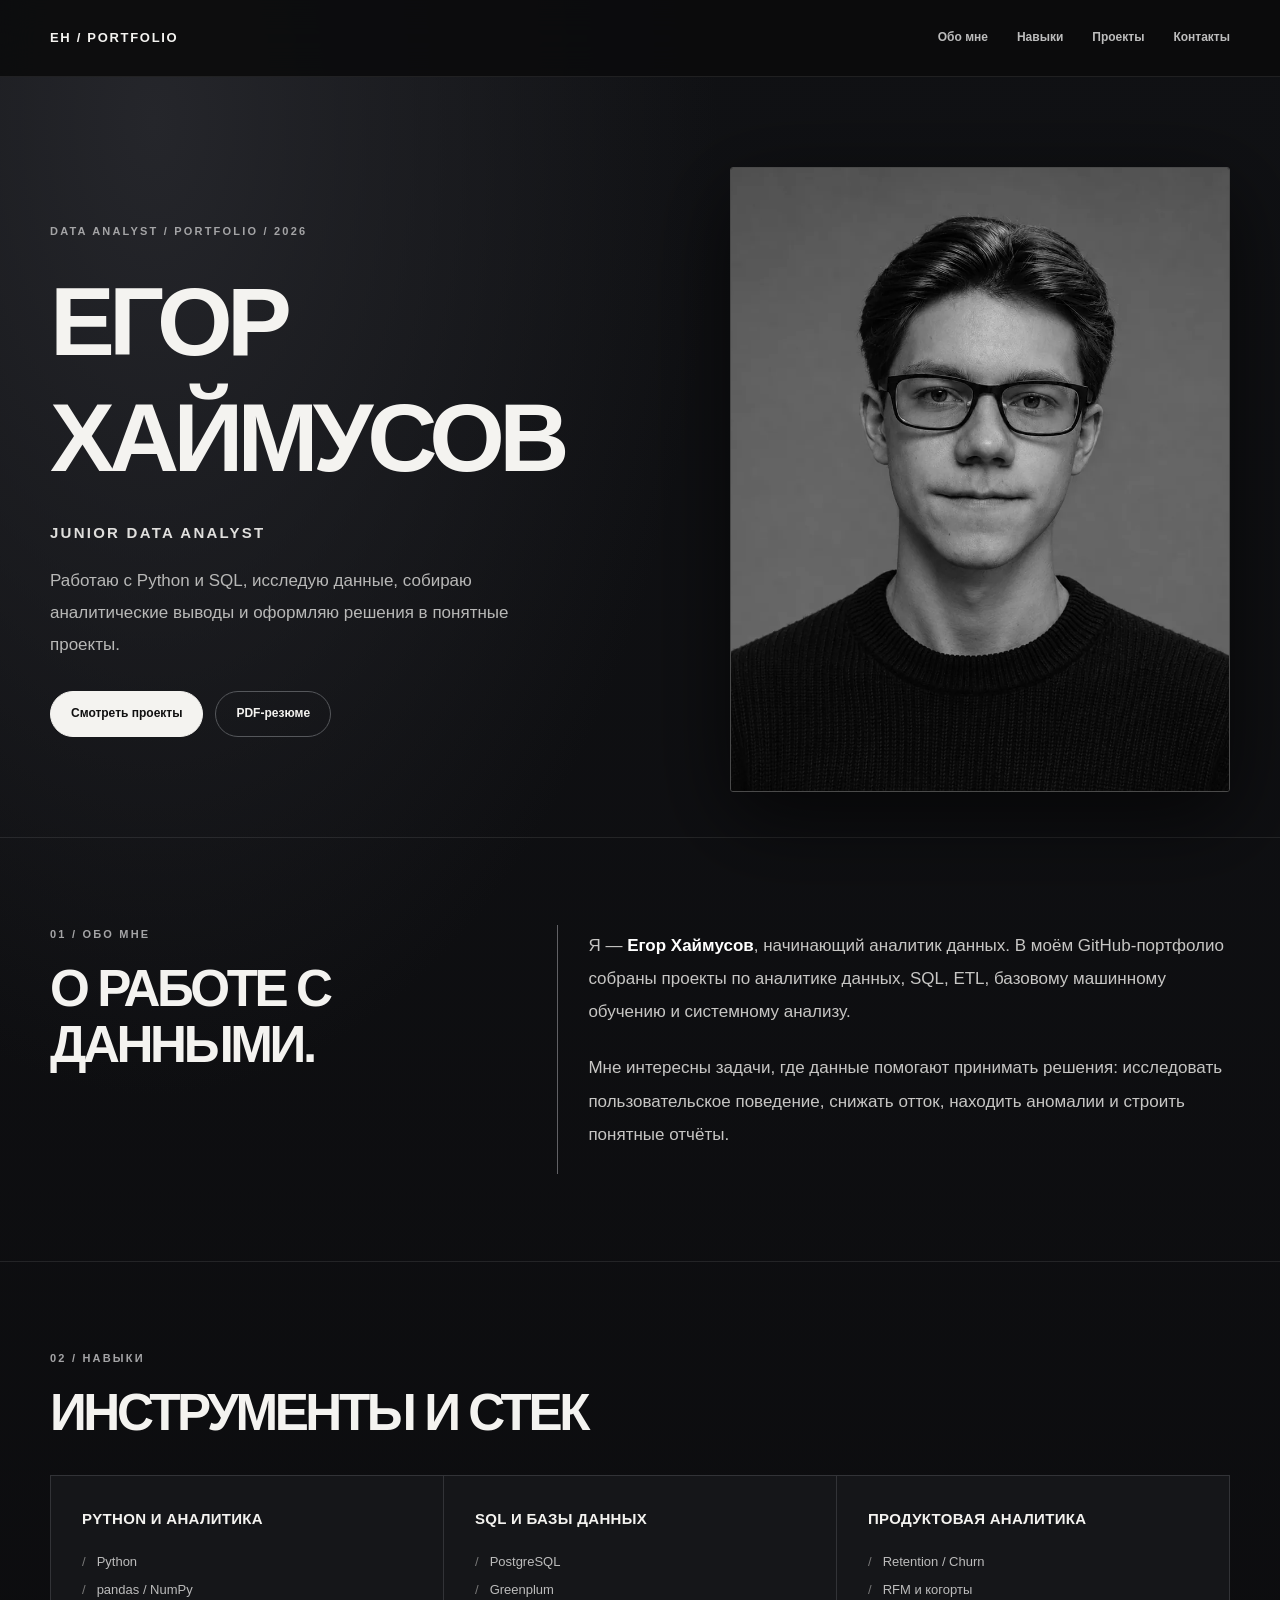
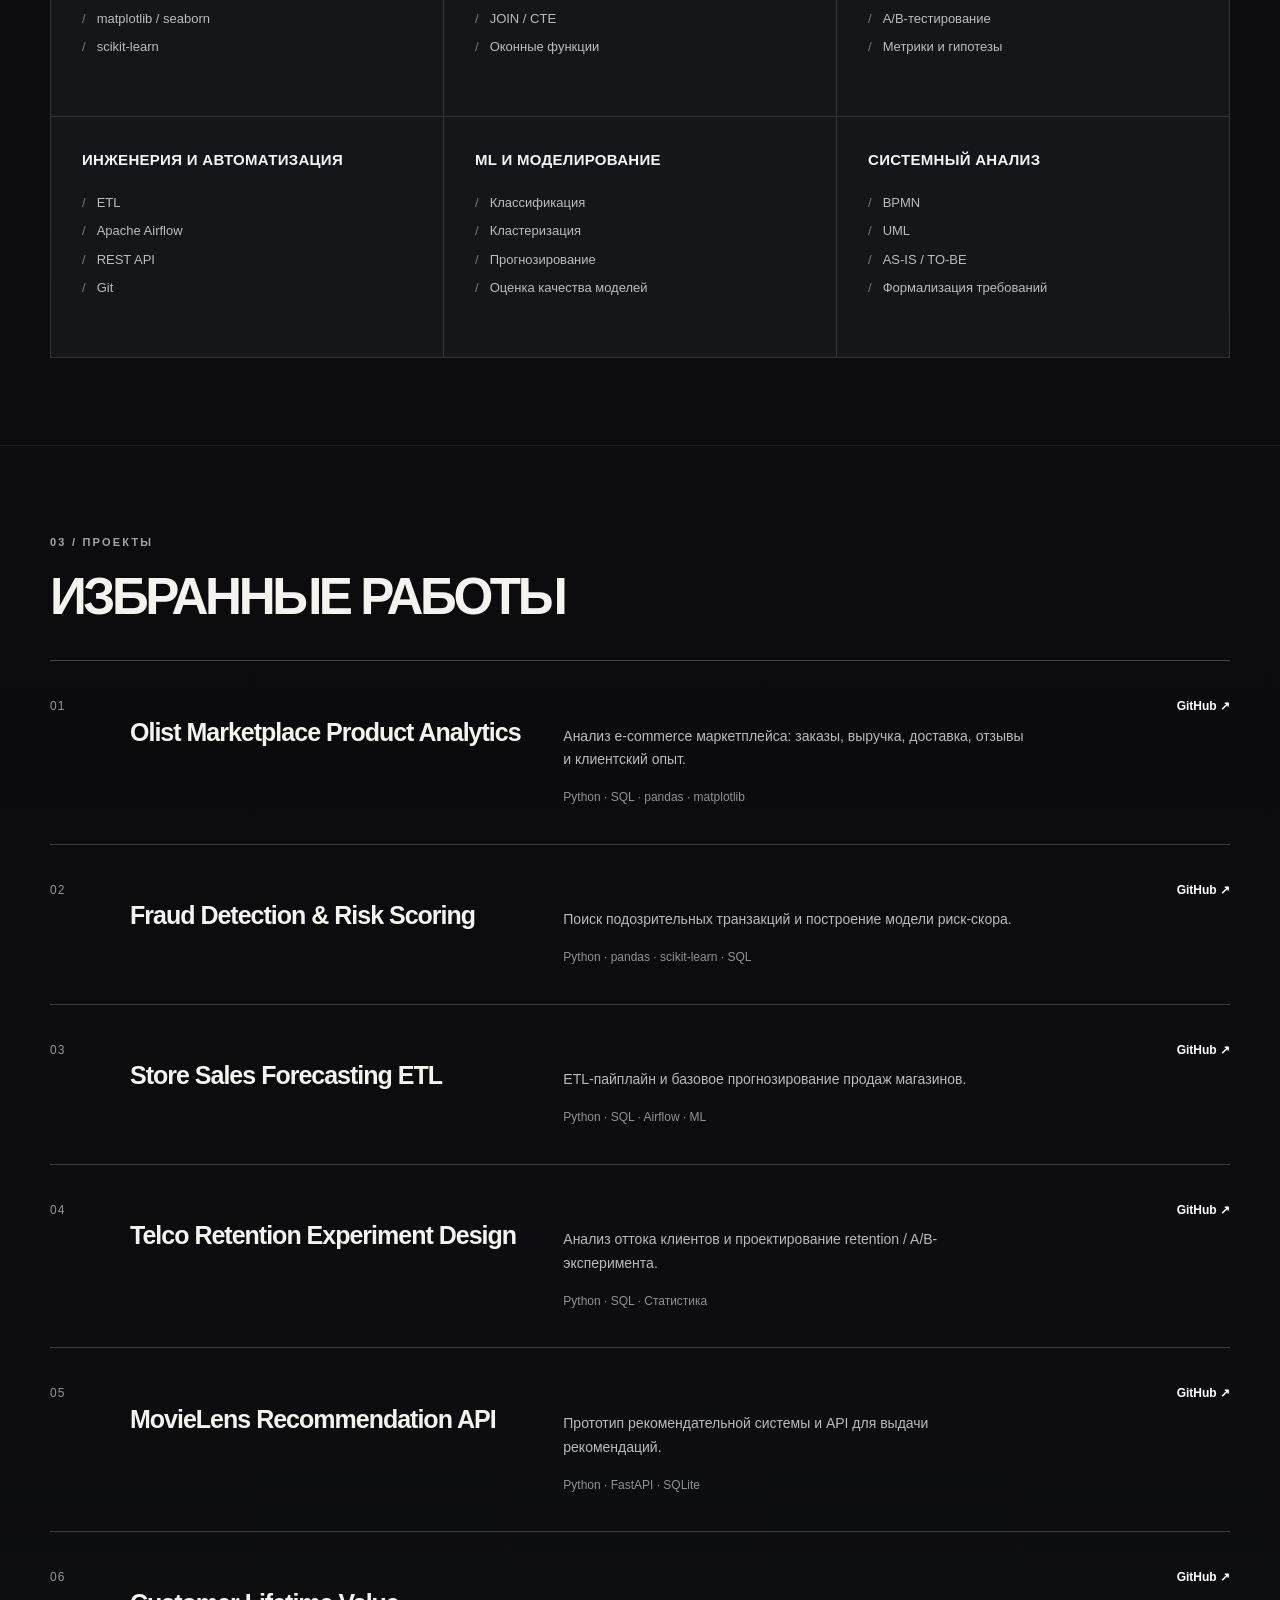
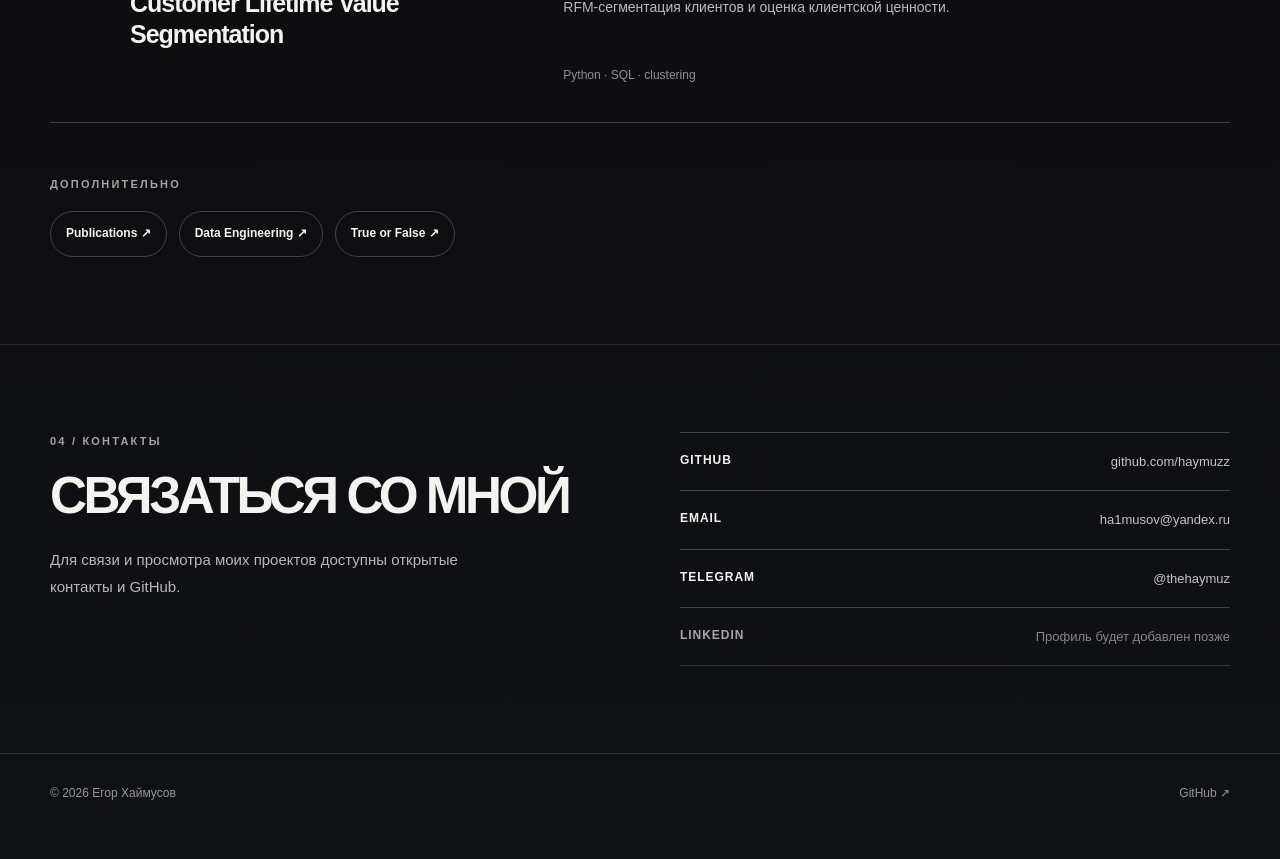
==== index.html @ 67396d99 "fix: improve portrait sharpness and heading line spacing" ====
<!doctype html>
<html lang="ru">
<head>
  <meta charset="utf-8">
  <meta name="viewport" content="width=device-width, initial-scale=1">
  <meta name="theme-color" content="#0c0c0d">
  <meta name="description" content="Егор Хаймусов — Junior Data Analyst. Портфолио с проектами, навыками и контактами.">
  <title>Егор Хаймусов — Data Analyst</title>
  <link rel="stylesheet" href="styles.css">
</head>
<body>
  <header class="site-header">
    <div class="container nav">
      <a href="#top" class="brand">EH / Portfolio</a>
      <button class="menu-toggle" aria-label="Открыть меню" aria-expanded="false" aria-controls="navigation">Меню</button>
      <nav class="nav-links" id="navigation" aria-label="Разделы сайта">
        <a href="#about">Обо мне</a>
        <a href="#skills">Навыки</a>
        <a href="#projects">Проекты</a>
        <a href="#contacts">Контакты</a>
      </nav>
    </div>
  </header>

  <main id="top">
    <section class="hero">
      <div class="container hero-grid">
        <div class="hero-copy">
          <p class="eyebrow">Data analyst / portfolio / 2026</p>
          <h1>Егор<br>Хаймусов</h1>
          <p class="subtitle">Junior Data Analyst</p>
          <p class="hero-text">
            Работаю с Python и SQL, исследую данные, собираю аналитические выводы
            и оформляю решения в понятные проекты.
          </p>
          <div class="hero-actions">
            <a class="button primary" href="#projects">Смотреть проекты</a>
            <a class="button ghost" target="_blank" rel="noopener noreferrer"
               href="https://github.com/haymuzz/MyProjects---DataAnalyst/blob/main/resume/Egor_Khaimusov_Resume.pdf">
              PDF-резюме
            </a>
          </div>
        </div>

        <div class="hero-photo-wrap">
          <img class="hero-photo" src="assets/profile-photo.webp" alt="Портрет Егора Хаймусова">
        </div>
      </div>
    </section>

    <section id="about" class="section">
      <div class="container section-grid">
        <div>
          <p class="section-label">01 / Обо мне</p>
          <h2>О работе с данными.</h2>
        </div>
        <div class="content-card">
          <p>
            Я — <strong>Егор Хаймусов</strong>, начинающий аналитик данных.
            В моём GitHub-портфолио собраны проекты по аналитике данных,
            SQL, ETL, базовому машинному обучению и системному анализу.
          </p>
          <p>
            Мне интересны задачи, где данные помогают принимать решения:
            исследовать пользовательское поведение, снижать отток,
            находить аномалии и строить понятные отчёты.
          </p>
          
        </div>
      </div>
    </section>

    <section id="skills" class="section">
      <div class="container">
        <p class="section-label">02 / Навыки</p>
        <h2 class="section-title">Инструменты и стек</h2>
        <div class="skills-grid">
          <article class="skill-card">
            <h3>Python и аналитика</h3>
            <ul>
              <li>Python</li>
              <li>pandas / NumPy</li>
              <li>matplotlib / seaborn</li>
              <li>scikit-learn</li>
            </ul>
          </article>

          <article class="skill-card">
            <h3>SQL и базы данных</h3>
            <ul>
              <li>PostgreSQL</li>
              <li>Greenplum</li>
              <li>JOIN / CTE</li>
              <li>Оконные функции</li>
            </ul>
          </article>

          <article class="skill-card">
            <h3>Продуктовая аналитика</h3>
            <ul>
              <li>Retention / Churn</li>
              <li>RFM и когорты</li>
              <li>A/B-тестирование</li>
              <li>Метрики и гипотезы</li>
            </ul>
          </article>

          <article class="skill-card">
            <h3>Инженерия и автоматизация</h3>
            <ul>
              <li>ETL</li>
              <li>Apache Airflow</li>
              <li>REST API</li>
              <li>Git</li>
            </ul>
          </article>

          <article class="skill-card">
            <h3>ML и моделирование</h3>
            <ul>
              <li>Классификация</li>
              <li>Кластеризация</li>
              <li>Прогнозирование</li>
              <li>Оценка качества моделей</li>
            </ul>
          </article>

          <article class="skill-card">
            <h3>Системный анализ</h3>
            <ul>
              <li>BPMN</li>
              <li>UML</li>
              <li>AS-IS / TO-BE</li>
              <li>Формализация требований</li>
            </ul>
          </article>
        </div>
      </div>
    </section>

    <section id="projects" class="section">
      <div class="container">
        <p class="section-label">03 / Проекты</p>
        <h2 class="section-title">Избранные работы</h2>

        <div class="projects-list">
          <article class="project-card">
            <div class="project-head">
              <span>01</span>
              <a href="https://github.com/haymuzz/MyProjects---DataAnalyst/tree/main/olist-marketplace-product-analytics" target="_blank" rel="noopener noreferrer">GitHub ↗</a>
            </div>
            <h3>Olist Marketplace Product Analytics</h3>
            <p>Анализ e-commerce маркетплейса: заказы, выручка, доставка, отзывы и клиентский опыт.</p>
            <p class="stack">Python · SQL · pandas · matplotlib</p>
          </article>

          <article class="project-card">
            <div class="project-head">
              <span>02</span>
              <a href="https://github.com/haymuzz/MyProjects---DataAnalyst/tree/main/fraud-detection-risk-scoring" target="_blank" rel="noopener noreferrer">GitHub ↗</a>
            </div>
            <h3>Fraud Detection & Risk Scoring</h3>
            <p>Поиск подозрительных транзакций и построение модели риск-скора.</p>
            <p class="stack">Python · pandas · scikit-learn · SQL</p>
          </article>

          <article class="project-card">
            <div class="project-head">
              <span>03</span>
              <a href="https://github.com/haymuzz/MyProjects---DataAnalyst/tree/main/store-sales-forecasting-etl" target="_blank" rel="noopener noreferrer">GitHub ↗</a>
            </div>
            <h3>Store Sales Forecasting ETL</h3>
            <p>ETL-пайплайн и базовое прогнозирование продаж магазинов.</p>
            <p class="stack">Python · SQL · Airflow · ML</p>
          </article>

          <article class="project-card">
            <div class="project-head">
              <span>04</span>
              <a href="https://github.com/haymuzz/MyProjects---DataAnalyst/tree/main/telco-retention-experiment-design" target="_blank" rel="noopener noreferrer">GitHub ↗</a>
            </div>
            <h3>Telco Retention Experiment Design</h3>
            <p>Анализ оттока клиентов и проектирование retention / A/B-эксперимента.</p>
            <p class="stack">Python · SQL · Статистика</p>
          </article>

          <article class="project-card">
            <div class="project-head">
              <span>05</span>
              <a href="https://github.com/haymuzz/MyProjects---DataAnalyst/tree/main/movielens-recommendation-api" target="_blank" rel="noopener noreferrer">GitHub ↗</a>
            </div>
            <h3>MovieLens Recommendation API</h3>
            <p>Прототип рекомендательной системы и API для выдачи рекомендаций.</p>
            <p class="stack">Python · FastAPI · SQLite</p>
          </article>

          <article class="project-card">
            <div class="project-head">
              <span>06</span>
              <a href="https://github.com/haymuzz/MyProjects---DataAnalyst/tree/main/customer-lifetime-value-segmentation" target="_blank" rel="noopener noreferrer">GitHub ↗</a>
            </div>
            <h3>Customer Lifetime Value Segmentation</h3>
            <p>RFM-сегментация клиентов и оценка клиентской ценности.</p>
            <p class="stack">Python · SQL · clustering</p>
          </article>
        </div>

        <div class="subsection">
          <p class="section-label">Дополнительно</p>
          <div class="mini-links">
            <a href="https://github.com/haymuzz/Publications-" target="_blank" rel="noopener noreferrer">Publications ↗</a>
            <a href="https://github.com/haymuzz/-data-engineering" target="_blank" rel="noopener noreferrer">Data Engineering ↗</a>
            <a href="https://github.com/haymuzz/CupMoscow2026---TrueOrFalse" target="_blank" rel="noopener noreferrer">True or False ↗</a>
          </div>
        </div>
      </div>
    </section>

    <section id="contacts" class="section">
      <div class="container contacts-grid">
        <div>
          <p class="section-label">04 / Контакты</p>
          <h2>Связаться со мной</h2>
          <p class="contact-copy">
            Для связи и просмотра моих проектов доступны открытые контакты и GitHub.
          </p>
        </div>

        <div class="contact-cards">
          <a class="contact-card" href="https://github.com/haymuzz" target="_blank" rel="noopener noreferrer">
            <span class="contact-title">GitHub</span>
            <span class="contact-value">github.com/haymuzz</span>
          </a>
          <a class="contact-card" href="mailto:ha1musov@yandex.ru">
            <span class="contact-title">Email</span>
            <span class="contact-value">ha1musov@yandex.ru</span>
          </a>
          <a class="contact-card" href="https://t.me/thehaymuz" target="_blank" rel="noopener noreferrer">
            <span class="contact-title">Telegram</span>
            <span class="contact-value">@thehaymuz</span>
          </a>
          <div class="contact-card placeholder">
            <span class="contact-title">LinkedIn</span>
            <span class="contact-value">Профиль будет добавлен позже</span>
          </div>
        </div>
      </div>
    </section>
  </main>

  <footer class="site-footer">
    <div class="container footer-row">
      <p>© <span id="year"></span> Егор Хаймусов</p>
      <a href="https://github.com/haymuzz" target="_blank" rel="noopener noreferrer">GitHub ↗</a>
    </div>
  </footer>

  <script src="script.js"></script>
</body>
</html>
---- styles.css ----
*{box-sizing:border-box}html{scroll-behavior:smooth;scroll-padding-top:95px}
:root{--bg:#0b0b0d;--bg2:#131416;--card:#191a1d;--line:#303135;--text:#f4f3f0;--muted:#b8b8b7;--faint:#929396}
body{margin:0;color:var(--text);background:radial-gradient(ellipse 55% 30% at 12% 3%,#25262b 0%,transparent 80%),linear-gradient(180deg,#101114 0%,#0b0b0d 58%,#101114 100%);font-family:Inter,ui-sans-serif,-apple-system,BlinkMacSystemFont,"Segoe UI",Arial,sans-serif;line-height:1.65;-webkit-font-smoothing:antialiased}img{max-width:100%;display:block}a{color:inherit;text-decoration:none}a:focus-visible,button:focus-visible{outline:2px solid white;outline-offset:4px}
.container{width:min(1180px,calc(100% - 48px));margin:0 auto}
.site-header{position:sticky;top:0;z-index:20;border-bottom:1px solid #ffffff16;background:#0b0b0de8;backdrop-filter:blur(18px)}
.nav{min-height:76px;display:flex;justify-content:space-between;align-items:center;gap:18px}
.brand{font-weight:800;letter-spacing:.13em;text-transform:uppercase;font-size:13px}
.nav-links{display:flex;gap:29px;align-items:center}.nav-links a{font-size:12px;font-weight:700;color:#bdbdbd;transition:color .18s}.nav-links a:hover{color:white}
.menu-toggle{display:none;border:1px solid var(--line);color:var(--text);background:transparent;border-radius:9px;padding:9px 13px;font:inherit;font-size:13px;cursor:pointer}
.hero{padding:90px 0 45px}.hero-grid{display:grid;grid-template-columns:1.06fr .94fr;align-items:center;gap:70px}
.eyebrow,.section-label{color:#a4a4a6;letter-spacing:.2em;font-size:11px;text-transform:uppercase;font-weight:750}
.eyebrow{margin:0 0 23px}h1{font-size:clamp(51px,7.6vw,100px);text-transform:uppercase;line-height:1.2;letter-spacing:-.06em;font-weight:800;margin:0 0 24px}
.subtitle{font-weight:700;letter-spacing:.15em;text-transform:uppercase;font-size:15px;color:#e0dfdd;margin:0 0 19px}
.hero-text{color:var(--muted);font-size:17px;max-width:525px;margin:0;line-height:1.9}
.hero-actions{display:flex;flex-wrap:wrap;gap:12px;margin-top:29px}
.button{display:inline-flex;align-items:center;justify-content:center;border:1px solid #55575b;min-height:45px;border-radius:999px;padding:12px 20px;font-weight:750;font-size:12px;transition:transform .2s,background .2s}
.button:hover{transform:translateY(-2px)}.button.primary{background:var(--text);color:#101010;border-color:var(--text)}.button.ghost{background:transparent;color:var(--text)}.button.ghost:hover{background:#ffffff12}
.hero-photo-wrap{display:flex;align-items:center;justify-content:flex-end}.hero-photo{display:block;width:min(100%,500px);aspect-ratio:4/5;object-fit:cover;object-position:50% 36%;filter:grayscale(1);border-radius:3px;border:1px solid #484a4f;box-shadow:0 25px 85px #000a}
.section{padding:87px 0;border-top:1px solid #ffffff17}
.section-grid{display:grid;grid-template-columns: .82fr 1.18fr;gap:40px}
.section-label{margin:0 0 18px}h2{margin:0 0 22px;text-transform:uppercase;font-size:clamp(30px,4vw,53px);line-height:1.1;letter-spacing:-.067em}
.content-card{padding:4px 0 0 30px;border-left:1px solid #616165}.content-card p{margin:0 0 23px;font-size:17px;line-height:1.95;color:#c7c6c4}.content-card strong{color:#fff}
.section-title{margin-bottom:34px}
.skills-grid{display:grid;grid-template-columns:repeat(3,minmax(0,1fr));gap:1px;background:#323337;border:1px solid #323337}
.skill-card{background:#151619;padding:31px;min-height:240px}.skill-card h3{margin:0 0 19px;text-transform:uppercase;letter-spacing:.02em;font-size:15px}.skill-card ul{margin:0;padding:0;list-style:none;display:grid;gap:7px}.skill-card li{font-size:13px;color:#bcbcbc}.skill-card li::before{content:"/";color:#787878;margin-right:11px}
.projects-list{border-top:1px solid #454549}
.project-card{padding:36px 0;border-bottom:1px solid #3a3b3e;display:grid;grid-template-columns:56px minmax(0,1.15fr) minmax(0,1.3fr) 180px;column-gap:24px;align-items:baseline;transition:background .2s}.project-card:hover{background:#ffffff06}
.project-head{display:contents}.project-head span{font-size:12px;letter-spacing:.1em;color:#96979a;grid-column:1;grid-row:auto}.project-head a{grid-column:4;color:#fff;font-size:12px;font-weight:750;justify-self:end}
.project-card h3{grid-column:2;font-size:clamp(17px,2vw,25px);font-weight:750;letter-spacing:-.04em;line-height:1.25;margin:0}
.project-card p{grid-column:3;margin:0;color:#b9babc;font-size:14px;line-height:1.7}
.project-card .stack{grid-column:3;margin-top:15px;color:#8f9196;font-size:12px;grid-row:span 1}
.project-card .project-head a:hover,.mini-links a:hover{text-decoration:underline}
.subsection{margin-top:52px}.mini-links{display:flex;flex-wrap:wrap;gap:12px}.mini-links a{border:1px solid #424348;padding:12px 15px;border-radius:999px;font-size:12px;font-weight:700}
.contacts-grid{display:grid;grid-template-columns:1fr 1fr;gap:80px}.contact-copy{color:var(--muted);font-size:15px;line-height:1.8;max-width:410px}
.contact-cards{display:grid;gap:0;border-top:1px solid #434447}.contact-card{display:flex;justify-content:space-between;gap:20px;padding:18px 0;border-bottom:1px solid #434447}.contact-title{font-size:12px;font-weight:800;letter-spacing:.08em;text-transform:uppercase}.contact-value{color:#c4c4c5;font-size:13px;overflow-wrap:anywhere;text-align:right}a.contact-card:hover .contact-value{color:white}.contact-card.placeholder{opacity:.66}
.site-footer{border-top:1px solid #ffffff22;padding:30px 0 55px;color:#96979b;font-size:12px}.footer-row{display:flex;justify-content:space-between;align-items:center;gap:20px}.footer-row p{margin:0}.site-footer a:hover{color:white}
@media(max-width:1000px){.hero-grid{gap:35px}.section-grid,.contacts-grid{grid-template-columns:1fr;gap:26px}.skills-grid{grid-template-columns:repeat(2,1fr)}.project-card{grid-template-columns:38px 1.1fr 1.1fr 110px;gap:17px}}
@media(max-width:700px){.container{width:calc(100% - 34px)}.nav{min-height:67px}.menu-toggle{display:block}.nav-links{display:none;position:absolute;top:67px;left:0;right:0;padding:21px;background:#131417;flex-direction:column;align-items:start;border-bottom:1px solid #343538}.nav-links.open{display:flex}
.hero{padding:49px 0 45px}.hero-grid{grid-template-columns:1fr;gap:35px}h1{font-size:clamp(48px,10.5vw,81px)}.hero-photo-wrap{justify-content:start}.hero-photo{width:min(100%,510px);aspect-ratio:4/4;object-position:50% 25%}.section{padding:66px 0}.content-card{padding-left:20px}.skills-grid{grid-template-columns:1fr}.skill-card{min-height:auto}.project-card{display:grid;grid-template-columns:35px 1fr;gap:12px 14px;padding:28px 0}.project-head span{grid-column:1;grid-row:1}.project-head a{grid-column:2;grid-row:4;justify-self:start}.project-card h3{grid-column:2;grid-row:1}.project-card p{grid-column:2;grid-row:2}.project-card .stack{grid-column:2;grid-row:3;margin-top:0}.contacts-grid{gap:15px}}
@media(max-width:470px){.hero-actions{display:grid;grid-template-columns:1fr}.button{width:100%}.contact-card{align-items:start;flex-direction:column;gap:5px}.contact-value{text-align:left}.footer-row{flex-direction:column;align-items:flex-start}}
@media(prefers-reduced-motion:reduce){html{scroll-behavior:auto}*,*::before,*::after{transition:none!important}}
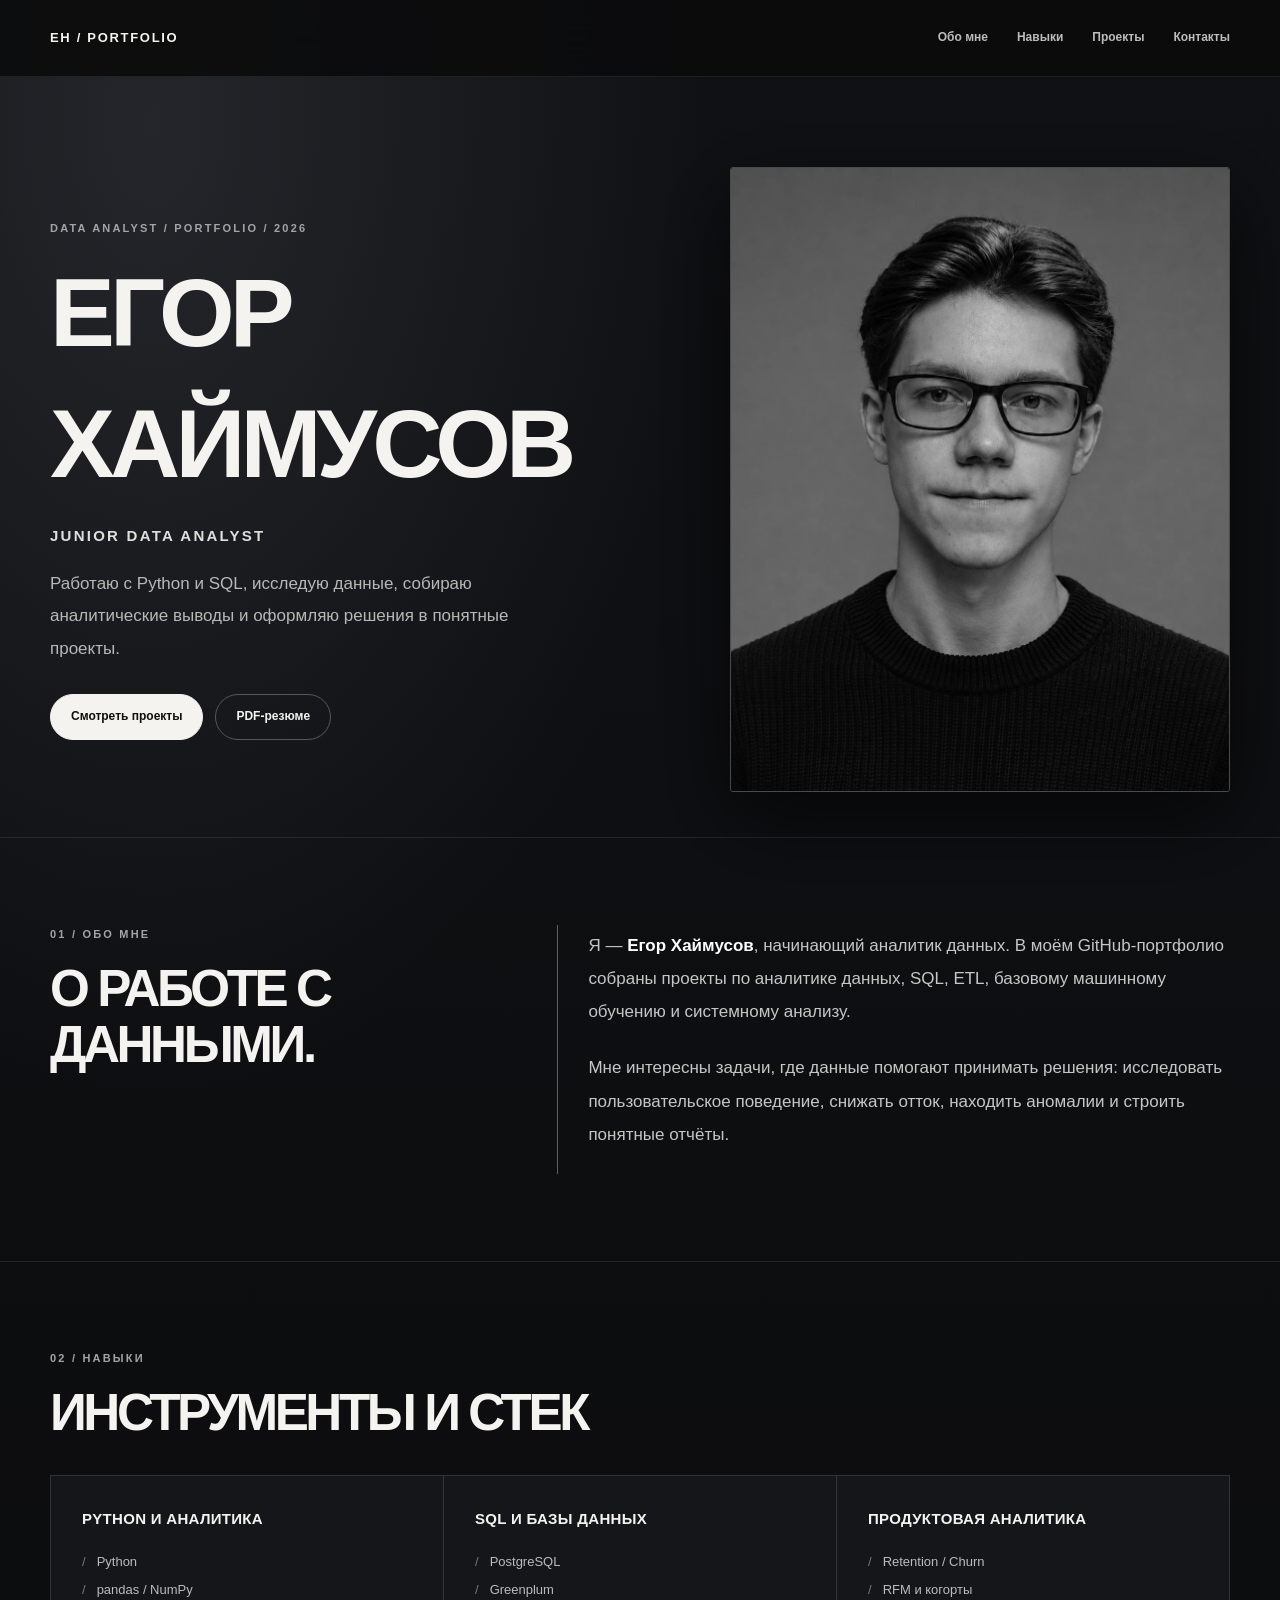
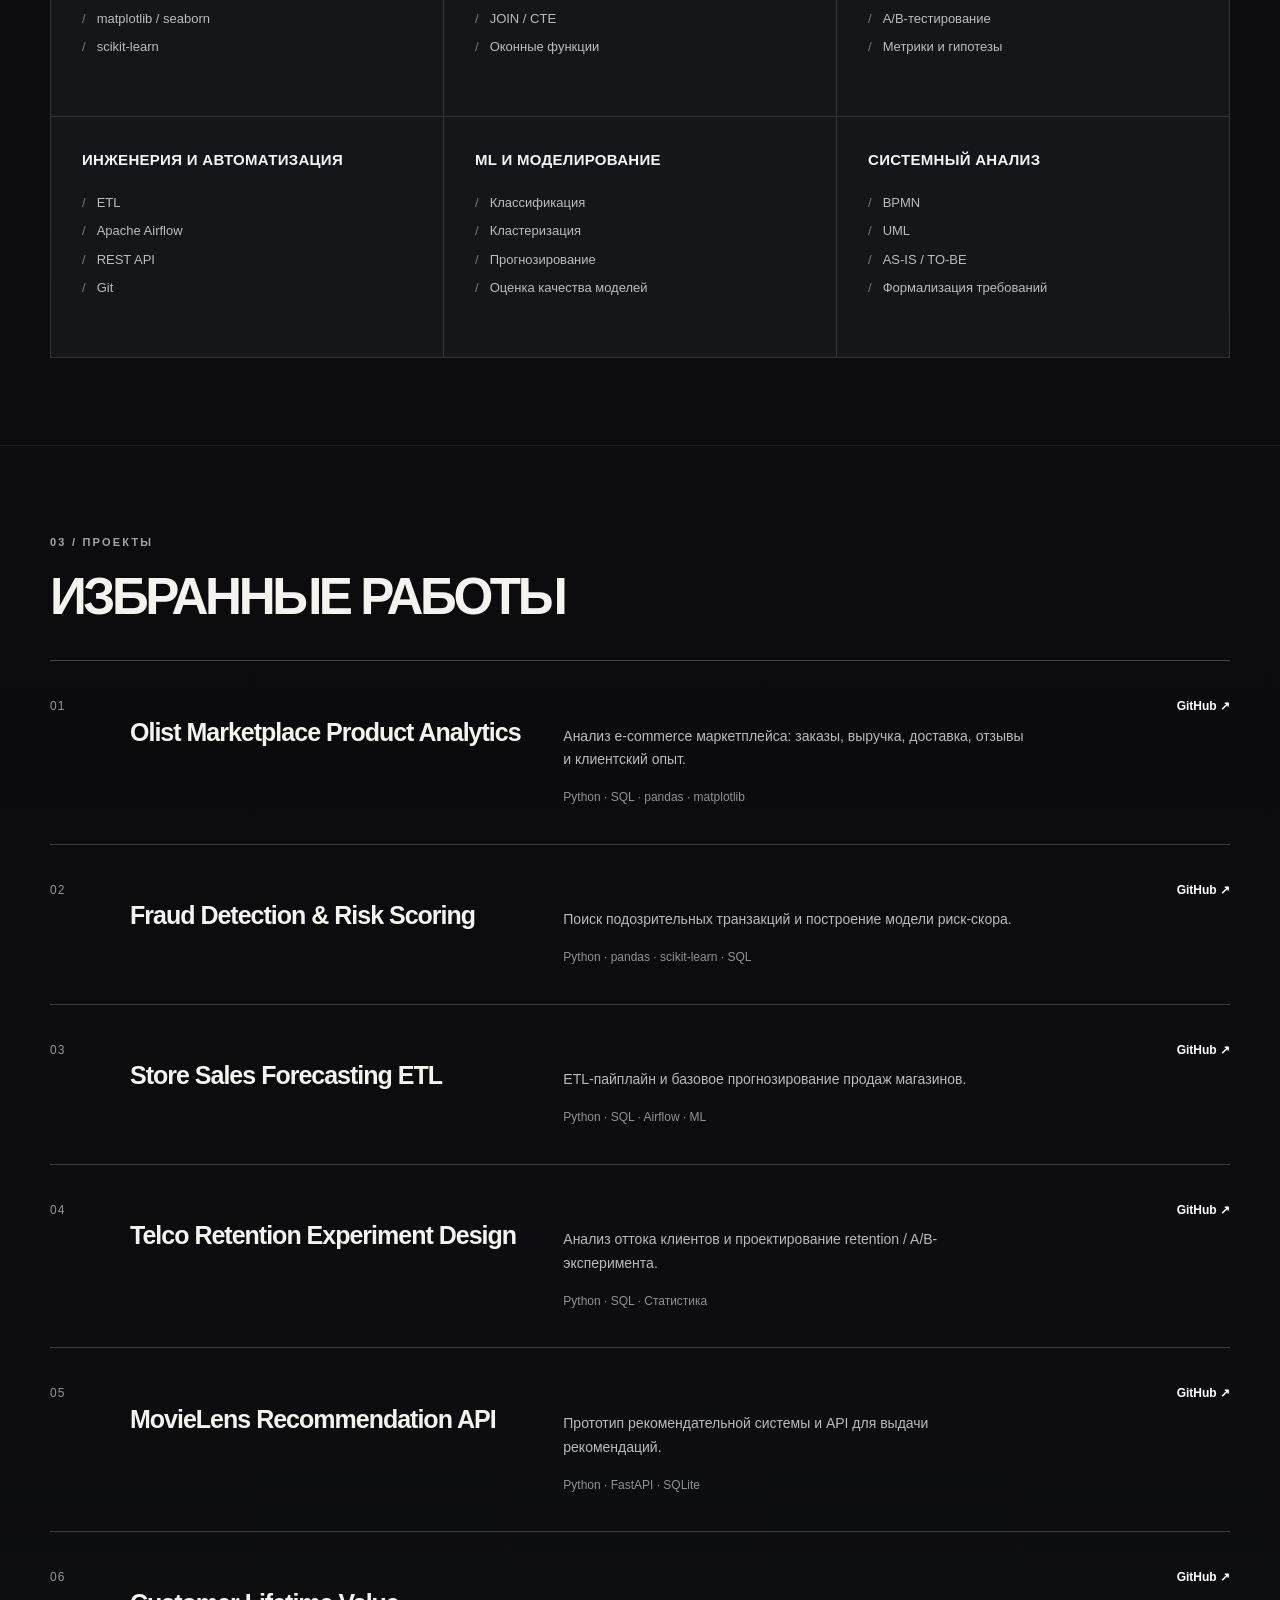
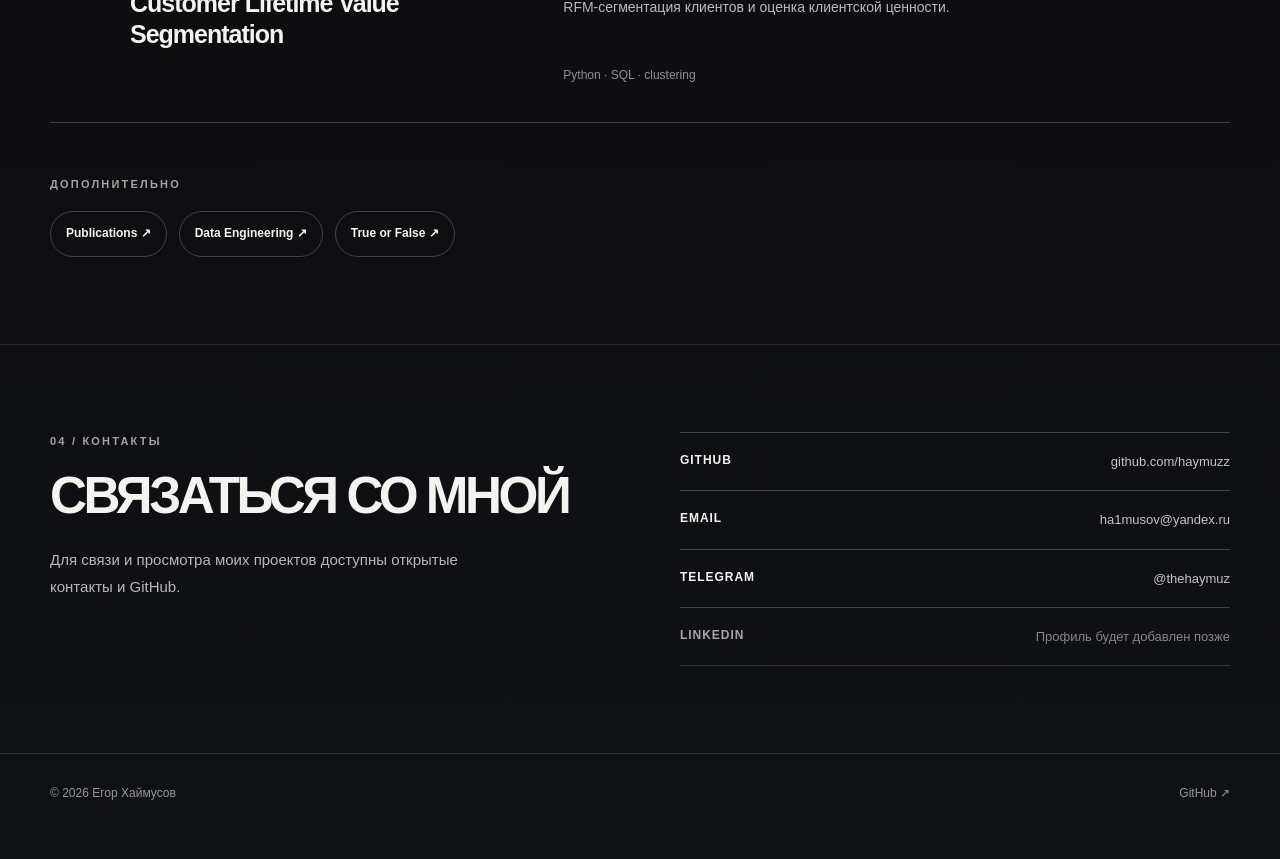
==== commit 4d13e64e: "fix: use full-resolution portrait and increase name line spacing" ====
--- a/index.html
+++ b/index.html
@@ -6,7 +6,7 @@
   <meta name="theme-color" content="#0c0c0d">
   <meta name="description" content="Егор Хаймусов — Junior Data Analyst. Портфолио с проектами, навыками и контактами.">
   <title>Егор Хаймусов — Data Analyst</title>
-  <link rel="stylesheet" href="styles.css">
+  <link rel="stylesheet" href="styles.css?v=2">
 </head>
 <body>
   <header class="site-header">
@@ -27,7 +27,7 @@
       <div class="container hero-grid">
         <div class="hero-copy">
           <p class="eyebrow">Data analyst / portfolio / 2026</p>
-          <h1>Егор<br>Хаймусов</h1>
+          <h1><span class="name-line">Егор</span><span class="name-line">Хаймусов</span></h1>
           <p class="subtitle">Junior Data Analyst</p>
           <p class="hero-text">
             Работаю с Python и SQL, исследую данные, собираю аналитические выводы
@@ -43,7 +43,7 @@
         </div>
 
         <div class="hero-photo-wrap">
-          <img class="hero-photo" src="assets/profile-photo.webp" alt="Портрет Егора Хаймусова">
+          <img class="hero-photo" src="assets/profile-photo-v2.webp" alt="Портрет Егора Хаймусова">
         </div>
       </div>
     </section>
--- a/styles.css
+++ b/styles.css
@@ -9,7 +9,7 @@
 .menu-toggle{display:none;border:1px solid var(--line);color:var(--text);background:transparent;border-radius:9px;padding:9px 13px;font:inherit;font-size:13px;cursor:pointer}
 .hero{padding:90px 0 45px}.hero-grid{display:grid;grid-template-columns:1.06fr .94fr;align-items:center;gap:70px}
 .eyebrow,.section-label{color:#a4a4a6;letter-spacing:.2em;font-size:11px;text-transform:uppercase;font-weight:750}
-.eyebrow{margin:0 0 23px}h1{font-size:clamp(51px,7.6vw,100px);text-transform:uppercase;line-height:1.2;letter-spacing:-.06em;font-weight:800;margin:0 0 24px}
+.eyebrow{margin:0 0 23px}h1{font-size:clamp(51px,7.6vw,100px);text-transform:uppercase;line-height:1.08;letter-spacing:-.05em;font-weight:800;margin:0 0 28px}.name-line{display:block;white-space:nowrap}.name-line+.name-line{margin-top:26px}
 .subtitle{font-weight:700;letter-spacing:.15em;text-transform:uppercase;font-size:15px;color:#e0dfdd;margin:0 0 19px}
 .hero-text{color:var(--muted);font-size:17px;max-width:525px;margin:0;line-height:1.9}
 .hero-actions{display:flex;flex-wrap:wrap;gap:12px;margin-top:29px}
@@ -39,3 +39,6 @@
 .hero{padding:49px 0 45px}.hero-grid{grid-template-columns:1fr;gap:35px}h1{font-size:clamp(48px,10.5vw,81px)}.hero-photo-wrap{justify-content:start}.hero-photo{width:min(100%,510px);aspect-ratio:4/4;object-position:50% 25%}.section{padding:66px 0}.content-card{padding-left:20px}.skills-grid{grid-template-columns:1fr}.skill-card{min-height:auto}.project-card{display:grid;grid-template-columns:35px 1fr;gap:12px 14px;padding:28px 0}.project-head span{grid-column:1;grid-row:1}.project-head a{grid-column:2;grid-row:4;justify-self:start}.project-card h3{grid-column:2;grid-row:1}.project-card p{grid-column:2;grid-row:2}.project-card .stack{grid-column:2;grid-row:3;margin-top:0}.contacts-grid{gap:15px}}
 @media(max-width:470px){.hero-actions{display:grid;grid-template-columns:1fr}.button{width:100%}.contact-card{align-items:start;flex-direction:column;gap:5px}.contact-value{text-align:left}.footer-row{flex-direction:column;align-items:flex-start}}
 @media(prefers-reduced-motion:reduce){html{scroll-behavior:auto}*,*::before,*::after{transition:none!important}}
+
+@media(max-width:700px){.name-line+.name-line{margin-top:18px}h1{font-size:clamp(43px,8vw,76px);letter-spacing:-.055em}}
+@media(max-width:430px){h1{font-size:clamp(38px,9vw,55px)}.name-line+.name-line{margin-top:14px}}
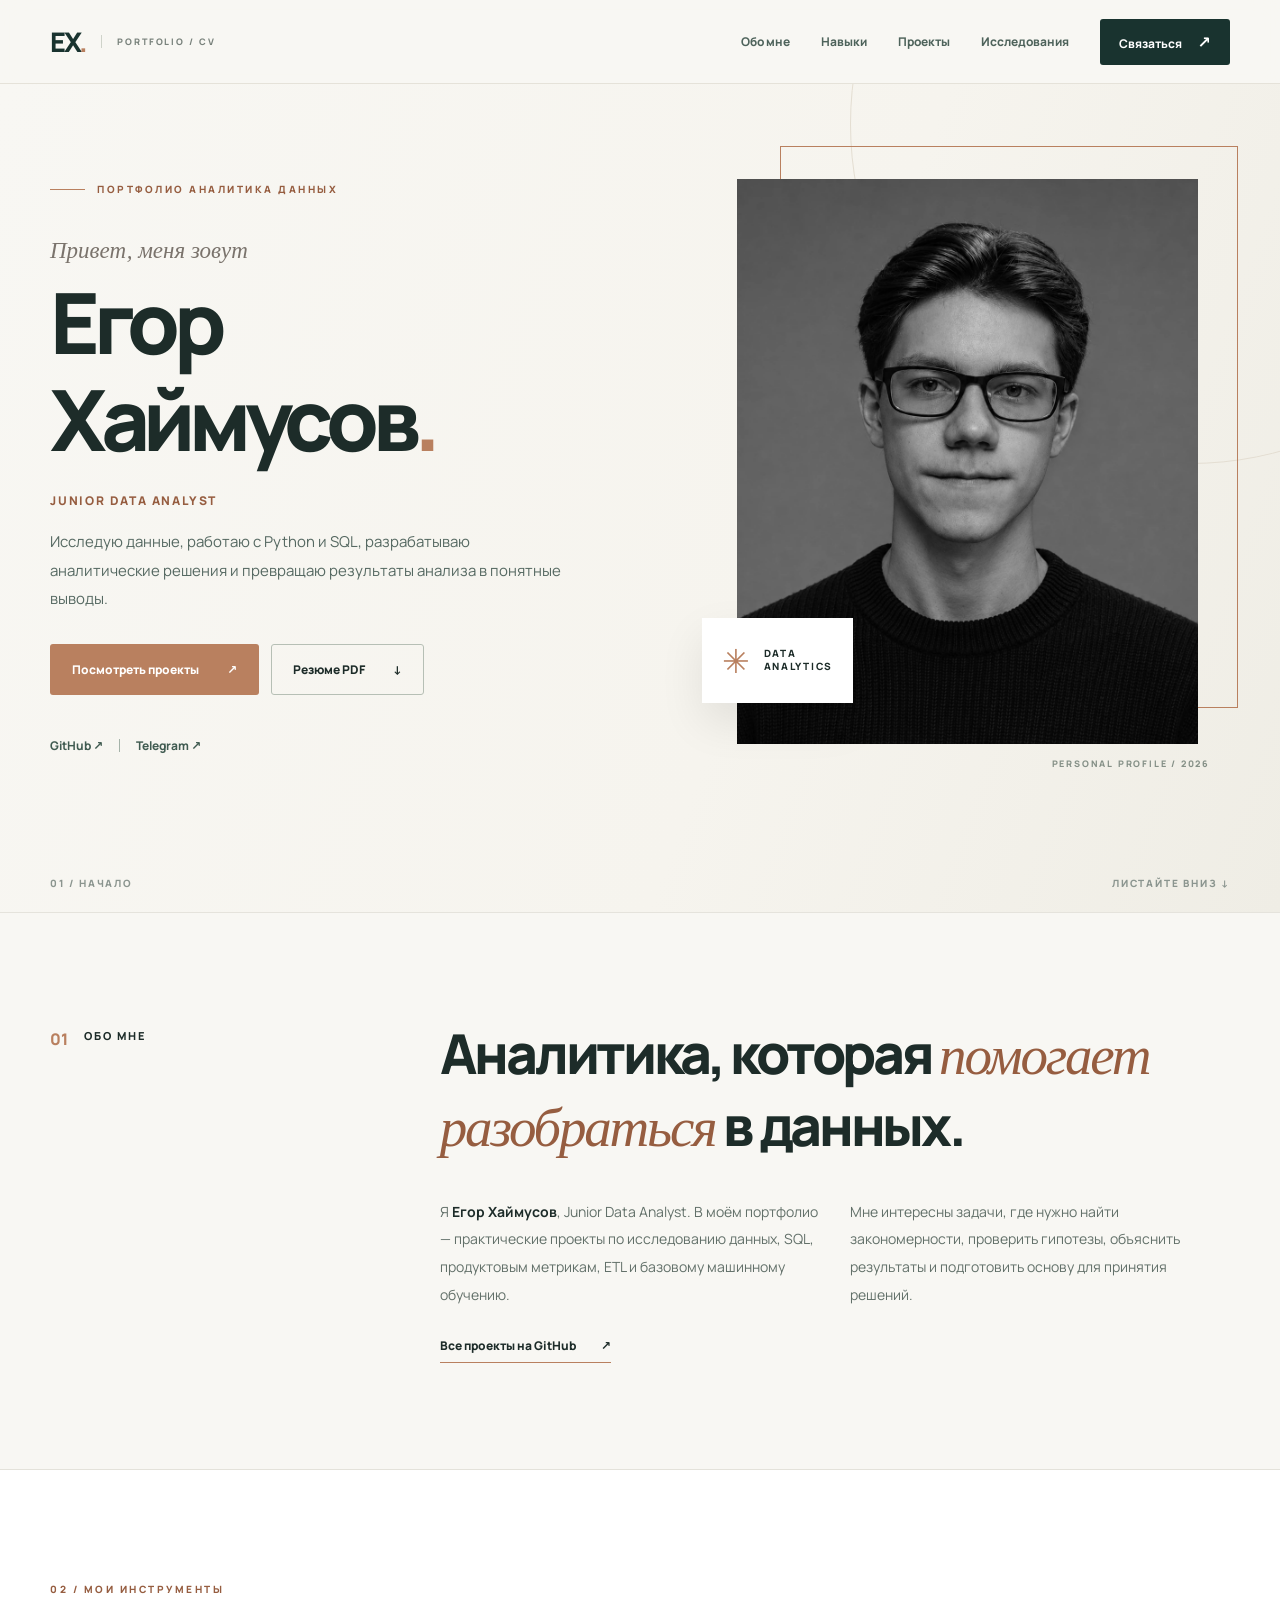
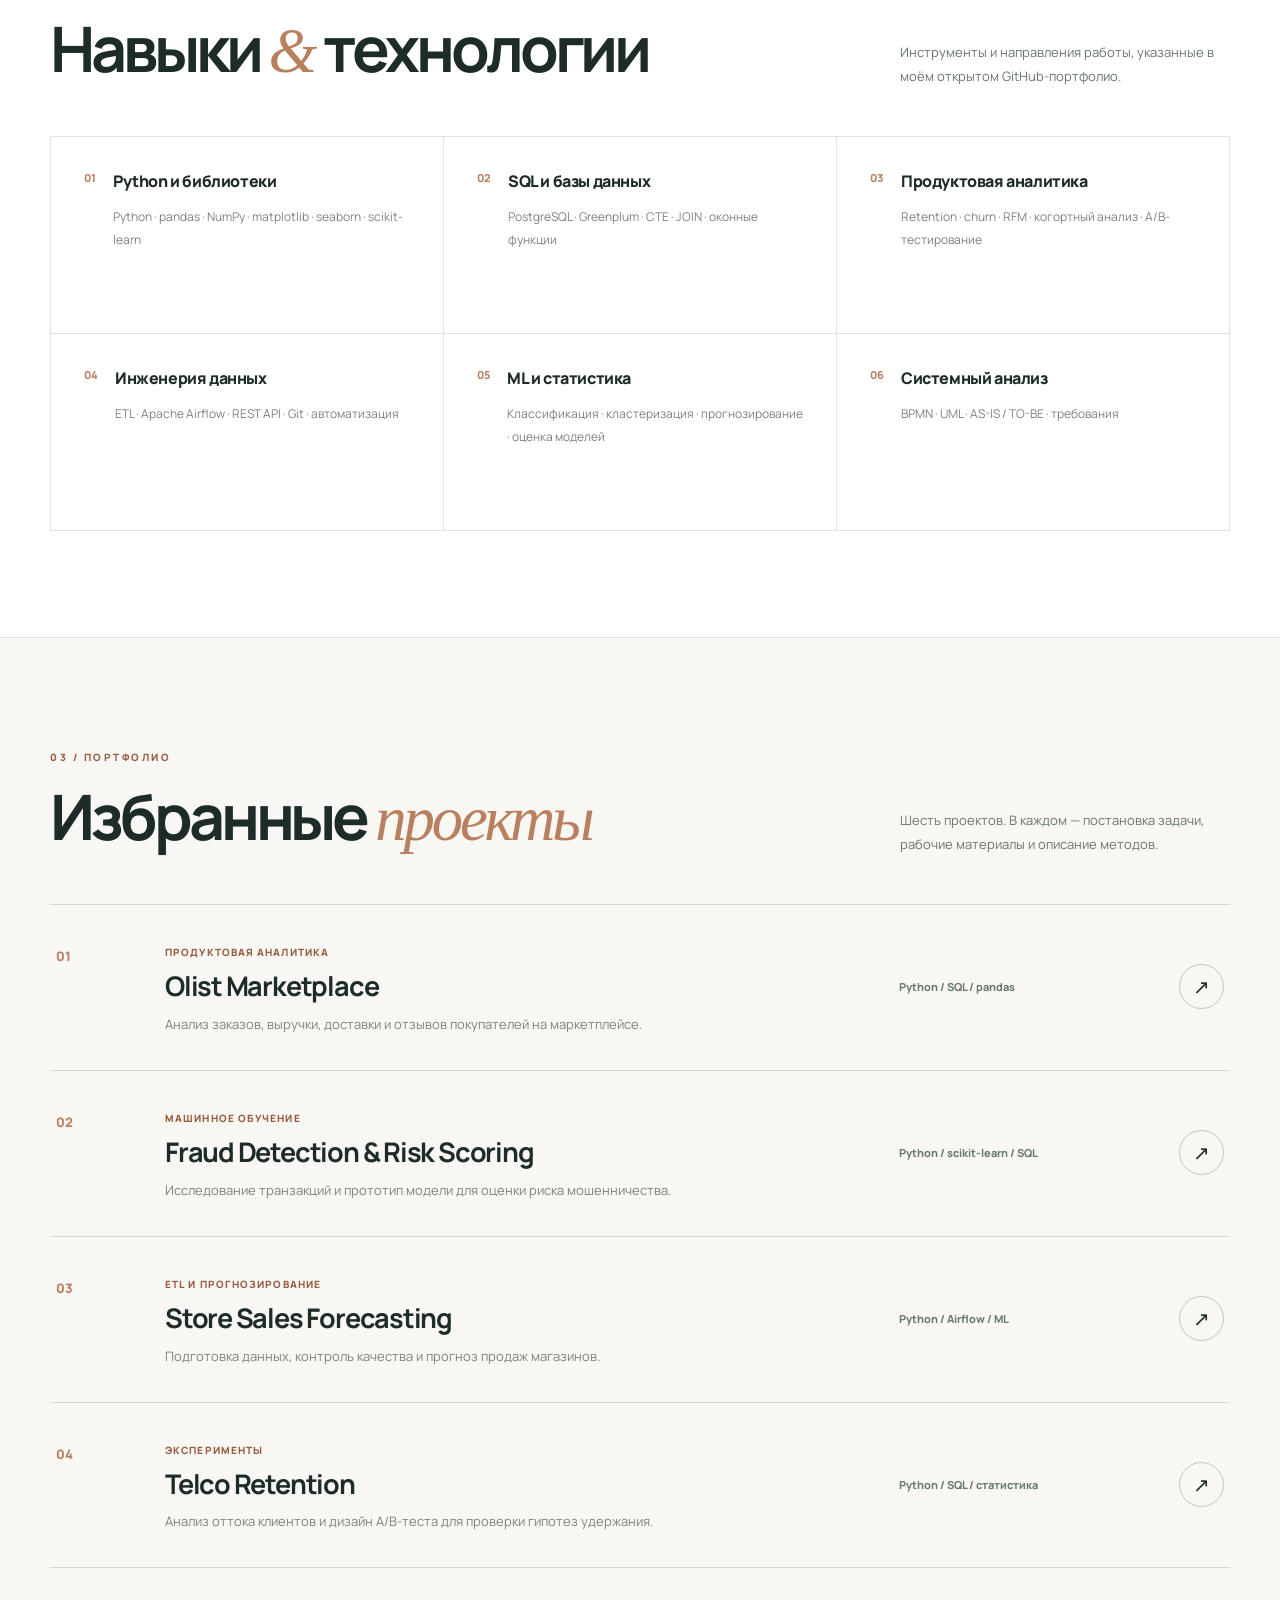
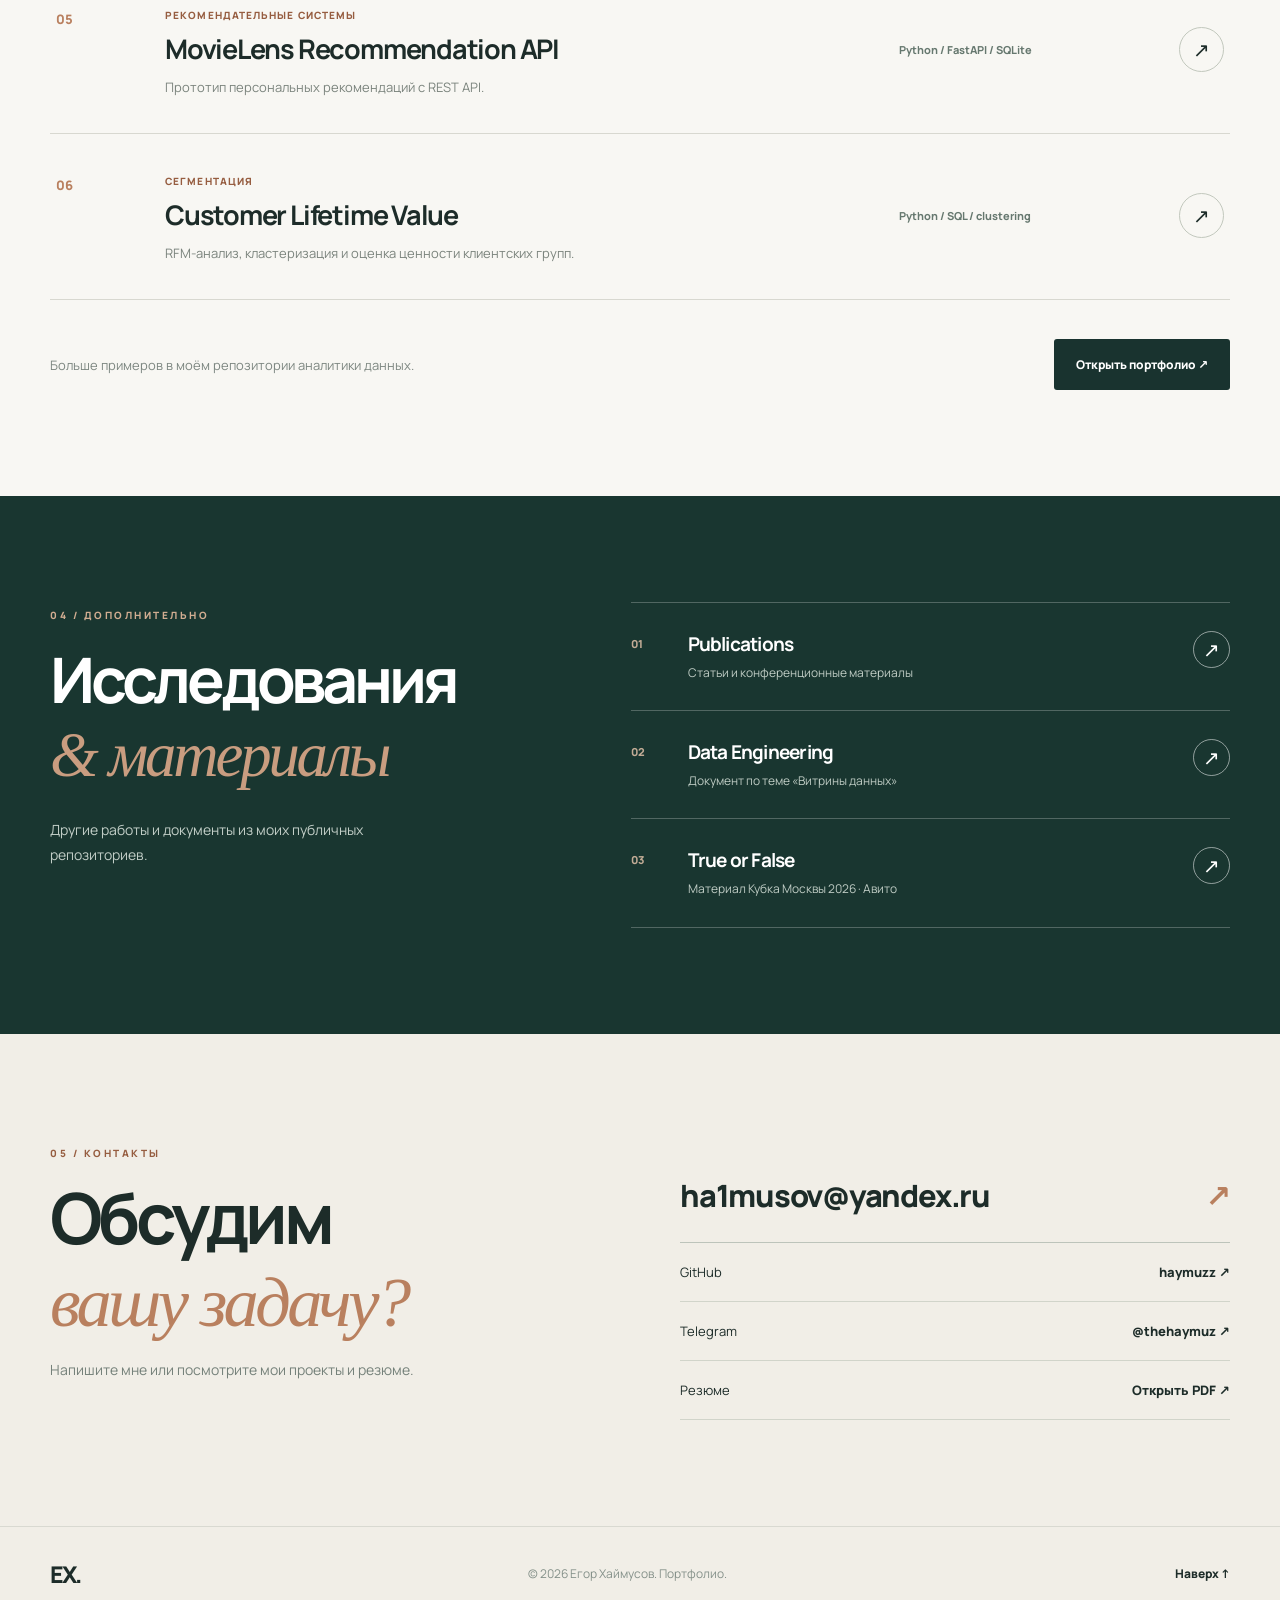
==== commit 0648cc80: "design: refresh CV with editorial light resume layout" ====
--- a/index.html
+++ b/index.html
@@ -1,260 +1,163 @@
-<!doctype html>
+<!DOCTYPE html>
 <html lang="ru">
 <head>
-  <meta charset="utf-8">
+  <meta charset="UTF-8">
   <meta name="viewport" content="width=device-width, initial-scale=1">
-  <meta name="theme-color" content="#0c0c0d">
-  <meta name="description" content="Егор Хаймусов — Junior Data Analyst. Портфолио с проектами, навыками и контактами.">
-  <title>Егор Хаймусов — Data Analyst</title>
-  <link rel="stylesheet" href="styles.css?v=2">
+  <meta name="color-scheme" content="light">
+  <meta name="theme-color" content="#f8f7f3">
+  <meta name="description" content="Егор Хаймусов — Junior Data Analyst. Аналитические проекты, навыки, публикации и контакты.">
+  <meta property="og:title" content="Егор Хаймусов — Data Analyst">
+  <meta property="og:description" content="Портфолио проектов по Python, SQL, аналитике данных и ETL.">
+  <title>Егор Хаймусов — аналитик данных</title>
+  <link rel="preconnect" href="https://fonts.googleapis.com">
+  <link rel="preconnect" href="https://fonts.gstatic.com" crossorigin>
+  <link href="https://fonts.googleapis.com/css2?family=DM+Sans:wght@400;500;600;700&family=Manrope:wght@400;500;600;700;800&display=swap" rel="stylesheet">
+  <link rel="stylesheet" href="./styles.css?v=rf2">
 </head>
-<body>
-  <header class="site-header">
-    <div class="container nav">
-      <a href="#top" class="brand">EH / Portfolio</a>
-      <button class="menu-toggle" aria-label="Открыть меню" aria-expanded="false" aria-controls="navigation">Меню</button>
-      <nav class="nav-links" id="navigation" aria-label="Разделы сайта">
-        <a href="#about">Обо мне</a>
-        <a href="#skills">Навыки</a>
-        <a href="#projects">Проекты</a>
-        <a href="#contacts">Контакты</a>
-      </nav>
+<body id="top">
+<header class="header" id="header">
+  <div class="container nav">
+    <a class="logo" href="#top" aria-label="Егор Хаймусов, в начало"><span class="logo-initial">ЕХ<span class="logo-dot">.</span></span><span class="logo-label">PORTFOLIO / CV</span></a>
+    <button class="menu-toggle" type="button" aria-controls="navigation" aria-expanded="false" aria-label="Открыть меню"><span></span><span></span></button>
+    <nav class="links" id="navigation" aria-label="Разделы портфолио">
+      <a href="#about">Обо мне</a><a href="#skills">Навыки</a><a href="#work">Проекты</a><a href="#research">Исследования</a><a class="nav-contact" href="#contact">Связаться <span aria-hidden="true">↗</span></a>
+    </nav>
+  </div>
+</header>
+
+<main>
+  <section class="hero" aria-labelledby="hero-name">
+    <div class="hero-ambient"></div>
+    <div class="container hero-layout">
+      <div class="hero-copy">
+        <p class="overline"><span class="overline-line"></span> Портфолио аналитика данных</p>
+        <p class="hero-greeting">Привет, меня зовут</p>
+        <h1 id="hero-name"><span>Егор</span><span>Хаймусов<span class="hero-period">.</span></span></h1>
+        <p class="hero-position">Junior Data Analyst</p>
+        <p class="hero-desc">Исследую данные, работаю с Python и SQL, разрабатываю аналитические решения и превращаю результаты анализа в понятные выводы.</p>
+        <div class="hero-actions">
+          <a href="#work" class="button button-main">Посмотреть проекты <span aria-hidden="true">↗</span></a>
+          <a href="https://github.com/haymuzz/MyProjects---DataAnalyst/blob/main/resume/Egor_Khaimusov_Resume.pdf" class="button button-outline" target="_blank" rel="noopener noreferrer">Резюме PDF <span aria-hidden="true">↓</span></a>
+        </div>
+        <div class="hero-contacts"><a href="https://github.com/haymuzz" target="_blank" rel="noopener noreferrer">GitHub ↗</a><span class="sep"></span><a href="https://t.me/thehaymuz" target="_blank" rel="noopener noreferrer">Telegram ↗</a></div>
+      </div>
+      <div class="hero-portrait">
+        <div class="portrait-back"></div>
+        <div class="portrait-frame">
+          <img src="./assets/profile-photo-v2.webp" alt="Фотография Егора Хаймусова" width="1254" height="1254" decoding="async" fetchpriority="high">
+        </div>
+        <div class="portrait-note"><span class="portrait-note-icon">✳</span><span>DATA<br>ANALYTICS</span></div>
+        <span class="portrait-caption">PERSONAL PROFILE / 2026</span>
+      </div>
     </div>
-  </header>
+    <div class="container hero-bottom"><span>01 / НАЧАЛО</span><span>ЛИСТАЙТЕ ВНИЗ <span aria-hidden="true">↓</span></span></div>
+  </section>
 
-  <main id="top">
-    <section class="hero">
-      <div class="container hero-grid">
-        <div class="hero-copy">
-          <p class="eyebrow">Data analyst / portfolio / 2026</p>
-          <h1><span class="name-line">Егор</span><span class="name-line">Хаймусов</span></h1>
-          <p class="subtitle">Junior Data Analyst</p>
-          <p class="hero-text">
-            Работаю с Python и SQL, исследую данные, собираю аналитические выводы
-            и оформляю решения в понятные проекты.
-          </p>
-          <div class="hero-actions">
-            <a class="button primary" href="#projects">Смотреть проекты</a>
-            <a class="button ghost" target="_blank" rel="noopener noreferrer"
-               href="https://github.com/haymuzz/MyProjects---DataAnalyst/blob/main/resume/Egor_Khaimusov_Resume.pdf">
-              PDF-резюме
-            </a>
-          </div>
+  <section class="about section" id="about">
+    <div class="container section-two-col">
+      <div class="section-side"><span class="number">01</span><span class="section-kicker">ОБО МНЕ</span></div>
+      <div class="section-content">
+        <h2>Аналитика, которая <em>помогает разобраться</em> в данных.</h2>
+        <div class="about-text">
+          <p>Я <strong>Егор Хаймусов</strong>, Junior Data Analyst. В моём портфолио — практические проекты по исследованию данных, SQL, продуктовым метрикам, ETL и базовому машинному обучению.</p>
+          <p>Мне интересны задачи, где нужно найти закономерности, проверить гипотезы, объяснить результаты и подготовить основу для принятия решений.</p>
         </div>
+        <a class="text-link" href="https://github.com/haymuzz/MyProjects---DataAnalyst" target="_blank" rel="noopener noreferrer">Все проекты на GitHub <span aria-hidden="true">↗</span></a>
+      </div>
+    </div>
+  </section>
 
-        <div class="hero-photo-wrap">
-          <img class="hero-photo" src="assets/profile-photo-v2.webp" alt="Портрет Егора Хаймусова">
+  <section class="skills-section section" id="skills">
+    <div class="container">
+      <div class="section-heading">
+        <div><span class="eyebrow">02 / МОИ ИНСТРУМЕНТЫ</span><h2>Навыки <span class="serif">&</span> технологии</h2></div>
+        <p>Инструменты и направления работы, указанные в моём открытом GitHub-портфолио.</p>
+      </div>
+      <div class="skill-grid">
+      <article class="skill"><span class="skill-num">01</span><div><h3>Python и библиотеки</h3><p>Python · pandas · NumPy · matplotlib · seaborn · scikit-learn</p></div></article>
+<article class="skill"><span class="skill-num">02</span><div><h3>SQL и базы данных</h3><p>PostgreSQL · Greenplum · CTE · JOIN · оконные функции</p></div></article>
+<article class="skill"><span class="skill-num">03</span><div><h3>Продуктовая аналитика</h3><p>Retention · churn · RFM · когортный анализ · A/B-тестирование</p></div></article>
+<article class="skill"><span class="skill-num">04</span><div><h3>Инженерия данных</h3><p>ETL · Apache Airflow · REST API · Git · автоматизация</p></div></article>
+<article class="skill"><span class="skill-num">05</span><div><h3>ML и статистика</h3><p>Классификация · кластеризация · прогнозирование · оценка моделей</p></div></article>
+<article class="skill"><span class="skill-num">06</span><div><h3>Системный анализ</h3><p>BPMN · UML · AS-IS / TO-BE · требования</p></div></article>
+      </div>
+    </div>
+  </section>
+
+  <section class="work section" id="work">
+    <div class="container">
+      <div class="section-heading">
+        <div><span class="eyebrow">03 / ПОРТФОЛИО</span><h2>Избранные <span class="serif">проекты</span></h2></div>
+        <p>Шесть проектов. В каждом — постановка задачи, рабочие материалы и описание методов.</p>
+      </div>
+      <div class="project-list">
+      <article class="project-row">
+  <span class="project-index">01</span>
+  <div class="project-main"><span class="project-tag">Продуктовая аналитика</span><h3>Olist Marketplace</h3><p>Анализ заказов, выручки, доставки и отзывов покупателей на маркетплейсе.</p></div>
+  <div class="project-aside"><span class="project-tech">Python / SQL / pandas</span><a class="project-arrow" href="https://github.com/haymuzz/MyProjects---DataAnalyst/tree/main/olist-marketplace-product-analytics" target="_blank" rel="noopener noreferrer" aria-label="Открыть проект Olist Marketplace на GitHub">↗</a></div>
+</article>
+<article class="project-row">
+  <span class="project-index">02</span>
+  <div class="project-main"><span class="project-tag">Машинное обучение</span><h3>Fraud Detection & Risk Scoring</h3><p>Исследование транзакций и прототип модели для оценки риска мошенничества.</p></div>
+  <div class="project-aside"><span class="project-tech">Python / scikit-learn / SQL</span><a class="project-arrow" href="https://github.com/haymuzz/MyProjects---DataAnalyst/tree/main/fraud-detection-risk-scoring" target="_blank" rel="noopener noreferrer" aria-label="Открыть проект Fraud Detection & Risk Scoring на GitHub">↗</a></div>
+</article>
+<article class="project-row">
+  <span class="project-index">03</span>
+  <div class="project-main"><span class="project-tag">ETL и прогнозирование</span><h3>Store Sales Forecasting</h3><p>Подготовка данных, контроль качества и прогноз продаж магазинов.</p></div>
+  <div class="project-aside"><span class="project-tech">Python / Airflow / ML</span><a class="project-arrow" href="https://github.com/haymuzz/MyProjects---DataAnalyst/tree/main/store-sales-forecasting-etl" target="_blank" rel="noopener noreferrer" aria-label="Открыть проект Store Sales Forecasting на GitHub">↗</a></div>
+</article>
+<article class="project-row">
+  <span class="project-index">04</span>
+  <div class="project-main"><span class="project-tag">Эксперименты</span><h3>Telco Retention</h3><p>Анализ оттока клиентов и дизайн A/B-теста для проверки гипотез удержания.</p></div>
+  <div class="project-aside"><span class="project-tech">Python / SQL / статистика</span><a class="project-arrow" href="https://github.com/haymuzz/MyProjects---DataAnalyst/tree/main/telco-retention-experiment-design" target="_blank" rel="noopener noreferrer" aria-label="Открыть проект Telco Retention на GitHub">↗</a></div>
+</article>
+<article class="project-row">
+  <span class="project-index">05</span>
+  <div class="project-main"><span class="project-tag">Рекомендательные системы</span><h3>MovieLens Recommendation API</h3><p>Прототип персональных рекомендаций с REST API.</p></div>
+  <div class="project-aside"><span class="project-tech">Python / FastAPI / SQLite</span><a class="project-arrow" href="https://github.com/haymuzz/MyProjects---DataAnalyst/tree/main/movielens-recommendation-api" target="_blank" rel="noopener noreferrer" aria-label="Открыть проект MovieLens Recommendation API на GitHub">↗</a></div>
+</article>
+<article class="project-row">
+  <span class="project-index">06</span>
+  <div class="project-main"><span class="project-tag">Сегментация</span><h3>Customer Lifetime Value</h3><p>RFM-анализ, кластеризация и оценка ценности клиентских групп.</p></div>
+  <div class="project-aside"><span class="project-tech">Python / SQL / clustering</span><a class="project-arrow" href="https://github.com/haymuzz/MyProjects---DataAnalyst/tree/main/customer-lifetime-value-segmentation" target="_blank" rel="noopener noreferrer" aria-label="Открыть проект Customer Lifetime Value на GitHub">↗</a></div>
+</article>
+      </div>
+      <div class="more-work"><span>Больше примеров в моём репозитории аналитики данных.</span><a href="https://github.com/haymuzz/MyProjects---DataAnalyst" target="_blank" rel="noopener noreferrer" class="button button-dark">Открыть портфолио ↗</a></div>
+    </div>
+  </section>
+
+  <section class="research section" id="research">
+    <div class="container research-layout">
+      <div class="research-heading"><span class="eyebrow eyebrow-light">04 / ДОПОЛНИТЕЛЬНО</span><h2>Исследования<br><span class="serif">& материалы</span></h2><p>Другие работы и документы из моих публичных репозиториев.</p></div>
+      <div class="research-list">
+        <a href="https://github.com/haymuzz/Publications-" target="_blank" rel="noopener noreferrer"><span class="research-item-num">01</span><div><h3>Publications</h3><p>Статьи и конференционные материалы</p></div><span class="research-arrow">↗</span></a>
+        <a href="https://github.com/haymuzz/-data-engineering" target="_blank" rel="noopener noreferrer"><span class="research-item-num">02</span><div><h3>Data Engineering</h3><p>Документ по теме «Витрины данных»</p></div><span class="research-arrow">↗</span></a>
+        <a href="https://github.com/haymuzz/CupMoscow2026---TrueOrFalse" target="_blank" rel="noopener noreferrer"><span class="research-item-num">03</span><div><h3>True or False</h3><p>Материал Кубка Москвы 2026 · Авито</p></div><span class="research-arrow">↗</span></a>
+      </div>
+    </div>
+  </section>
+
+  <section class="contact-section section" id="contact">
+    <div class="container contact-layout">
+      <div>
+        <span class="eyebrow">05 / КОНТАКТЫ</span>
+        <h2>Обсудим<br><span class="serif">вашу задачу?</span></h2>
+        <p>Напишите мне или посмотрите мои проекты и резюме.</p>
+      </div>
+      <div class="contact-panel">
+        <a class="contact-email" href="mailto:ha1musov@yandex.ru">ha1musov@yandex.ru <span aria-hidden="true">↗</span></a>
+        <div class="contact-rows">
+          <a href="https://github.com/haymuzz" target="_blank" rel="noopener noreferrer"><span>GitHub</span><span>haymuzz ↗</span></a>
+          <a href="https://t.me/thehaymuz" target="_blank" rel="noopener noreferrer"><span>Telegram</span><span>@thehaymuz ↗</span></a>
+          <a href="https://github.com/haymuzz/MyProjects---DataAnalyst/blob/main/resume/Egor_Khaimusov_Resume.pdf" target="_blank" rel="noopener noreferrer"><span>Резюме</span><span>Открыть PDF ↗</span></a>
         </div>
       </div>
-    </section>
-
-    <section id="about" class="section">
-      <div class="container section-grid">
-        <div>
-          <p class="section-label">01 / Обо мне</p>
-          <h2>О работе с данными.</h2>
-        </div>
-        <div class="content-card">
-          <p>
-            Я — <strong>Егор Хаймусов</strong>, начинающий аналитик данных.
-            В моём GitHub-портфолио собраны проекты по аналитике данных,
-            SQL, ETL, базовому машинному обучению и системному анализу.
-          </p>
-          <p>
-            Мне интересны задачи, где данные помогают принимать решения:
-            исследовать пользовательское поведение, снижать отток,
-            находить аномалии и строить понятные отчёты.
-          </p>
-          
-        </div>
-      </div>
-    </section>
-
-    <section id="skills" class="section">
-      <div class="container">
-        <p class="section-label">02 / Навыки</p>
-        <h2 class="section-title">Инструменты и стек</h2>
-        <div class="skills-grid">
-          <article class="skill-card">
-            <h3>Python и аналитика</h3>
-            <ul>
-              <li>Python</li>
-              <li>pandas / NumPy</li>
-              <li>matplotlib / seaborn</li>
-              <li>scikit-learn</li>
-            </ul>
-          </article>
-
-          <article class="skill-card">
-            <h3>SQL и базы данных</h3>
-            <ul>
-              <li>PostgreSQL</li>
-              <li>Greenplum</li>
-              <li>JOIN / CTE</li>
-              <li>Оконные функции</li>
-            </ul>
-          </article>
-
-          <article class="skill-card">
-            <h3>Продуктовая аналитика</h3>
-            <ul>
-              <li>Retention / Churn</li>
-              <li>RFM и когорты</li>
-              <li>A/B-тестирование</li>
-              <li>Метрики и гипотезы</li>
-            </ul>
-          </article>
-
-          <article class="skill-card">
-            <h3>Инженерия и автоматизация</h3>
-            <ul>
-              <li>ETL</li>
-              <li>Apache Airflow</li>
-              <li>REST API</li>
-              <li>Git</li>
-            </ul>
-          </article>
-
-          <article class="skill-card">
-            <h3>ML и моделирование</h3>
-            <ul>
-              <li>Классификация</li>
-              <li>Кластеризация</li>
-              <li>Прогнозирование</li>
-              <li>Оценка качества моделей</li>
-            </ul>
-          </article>
-
-          <article class="skill-card">
-            <h3>Системный анализ</h3>
-            <ul>
-              <li>BPMN</li>
-              <li>UML</li>
-              <li>AS-IS / TO-BE</li>
-              <li>Формализация требований</li>
-            </ul>
-          </article>
-        </div>
-      </div>
-    </section>
-
-    <section id="projects" class="section">
-      <div class="container">
-        <p class="section-label">03 / Проекты</p>
-        <h2 class="section-title">Избранные работы</h2>
-
-        <div class="projects-list">
-          <article class="project-card">
-            <div class="project-head">
-              <span>01</span>
-              <a href="https://github.com/haymuzz/MyProjects---DataAnalyst/tree/main/olist-marketplace-product-analytics" target="_blank" rel="noopener noreferrer">GitHub ↗</a>
-            </div>
-            <h3>Olist Marketplace Product Analytics</h3>
-            <p>Анализ e-commerce маркетплейса: заказы, выручка, доставка, отзывы и клиентский опыт.</p>
-            <p class="stack">Python · SQL · pandas · matplotlib</p>
-          </article>
-
-          <article class="project-card">
-            <div class="project-head">
-              <span>02</span>
-              <a href="https://github.com/haymuzz/MyProjects---DataAnalyst/tree/main/fraud-detection-risk-scoring" target="_blank" rel="noopener noreferrer">GitHub ↗</a>
-            </div>
-            <h3>Fraud Detection & Risk Scoring</h3>
-            <p>Поиск подозрительных транзакций и построение модели риск-скора.</p>
-            <p class="stack">Python · pandas · scikit-learn · SQL</p>
-          </article>
-
-          <article class="project-card">
-            <div class="project-head">
-              <span>03</span>
-              <a href="https://github.com/haymuzz/MyProjects---DataAnalyst/tree/main/store-sales-forecasting-etl" target="_blank" rel="noopener noreferrer">GitHub ↗</a>
-            </div>
-            <h3>Store Sales Forecasting ETL</h3>
-            <p>ETL-пайплайн и базовое прогнозирование продаж магазинов.</p>
-            <p class="stack">Python · SQL · Airflow · ML</p>
-          </article>
-
-          <article class="project-card">
-            <div class="project-head">
-              <span>04</span>
-              <a href="https://github.com/haymuzz/MyProjects---DataAnalyst/tree/main/telco-retention-experiment-design" target="_blank" rel="noopener noreferrer">GitHub ↗</a>
-            </div>
-            <h3>Telco Retention Experiment Design</h3>
-            <p>Анализ оттока клиентов и проектирование retention / A/B-эксперимента.</p>
-            <p class="stack">Python · SQL · Статистика</p>
-          </article>
-
-          <article class="project-card">
-            <div class="project-head">
-              <span>05</span>
-              <a href="https://github.com/haymuzz/MyProjects---DataAnalyst/tree/main/movielens-recommendation-api" target="_blank" rel="noopener noreferrer">GitHub ↗</a>
-            </div>
-            <h3>MovieLens Recommendation API</h3>
-            <p>Прототип рекомендательной системы и API для выдачи рекомендаций.</p>
-            <p class="stack">Python · FastAPI · SQLite</p>
-          </article>
-
-          <article class="project-card">
-            <div class="project-head">
-              <span>06</span>
-              <a href="https://github.com/haymuzz/MyProjects---DataAnalyst/tree/main/customer-lifetime-value-segmentation" target="_blank" rel="noopener noreferrer">GitHub ↗</a>
-            </div>
-            <h3>Customer Lifetime Value Segmentation</h3>
-            <p>RFM-сегментация клиентов и оценка клиентской ценности.</p>
-            <p class="stack">Python · SQL · clustering</p>
-          </article>
-        </div>
-
-        <div class="subsection">
-          <p class="section-label">Дополнительно</p>
-          <div class="mini-links">
-            <a href="https://github.com/haymuzz/Publications-" target="_blank" rel="noopener noreferrer">Publications ↗</a>
-            <a href="https://github.com/haymuzz/-data-engineering" target="_blank" rel="noopener noreferrer">Data Engineering ↗</a>
-            <a href="https://github.com/haymuzz/CupMoscow2026---TrueOrFalse" target="_blank" rel="noopener noreferrer">True or False ↗</a>
-          </div>
-        </div>
-      </div>
-    </section>
-
-    <section id="contacts" class="section">
-      <div class="container contacts-grid">
-        <div>
-          <p class="section-label">04 / Контакты</p>
-          <h2>Связаться со мной</h2>
-          <p class="contact-copy">
-            Для связи и просмотра моих проектов доступны открытые контакты и GitHub.
-          </p>
-        </div>
-
-        <div class="contact-cards">
-          <a class="contact-card" href="https://github.com/haymuzz" target="_blank" rel="noopener noreferrer">
-            <span class="contact-title">GitHub</span>
-            <span class="contact-value">github.com/haymuzz</span>
-          </a>
-          <a class="contact-card" href="mailto:ha1musov@yandex.ru">
-            <span class="contact-title">Email</span>
-            <span class="contact-value">ha1musov@yandex.ru</span>
-          </a>
-          <a class="contact-card" href="https://t.me/thehaymuz" target="_blank" rel="noopener noreferrer">
-            <span class="contact-title">Telegram</span>
-            <span class="contact-value">@thehaymuz</span>
-          </a>
-          <div class="contact-card placeholder">
-            <span class="contact-title">LinkedIn</span>
-            <span class="contact-value">Профиль будет добавлен позже</span>
-          </div>
-        </div>
-      </div>
-    </section>
-  </main>
-
-  <footer class="site-footer">
-    <div class="container footer-row">
-      <p>© <span id="year"></span> Егор Хаймусов</p>
-      <a href="https://github.com/haymuzz" target="_blank" rel="noopener noreferrer">GitHub ↗</a>
     </div>
-  </footer>
-
-  <script src="script.js"></script>
+  </section>
+</main>
+<footer class="footer">
+  <div class="container footer-inner"><a href="#top" class="footer-name">ЕХ.</a><p>© <span id="year">2026</span> Егор Хаймусов. Портфолио.</p><a href="#top">Наверх ↑</a></div>
+</footer>
+<script src="./script.js?v=rf2" defer></script>
 </body>
 </html>
--- a/styles.css
+++ b/styles.css
@@ -1,44 +1,138 @@
-*{box-sizing:border-box}html{scroll-behavior:smooth;scroll-padding-top:95px}
-:root{--bg:#0b0b0d;--bg2:#131416;--card:#191a1d;--line:#303135;--text:#f4f3f0;--muted:#b8b8b7;--faint:#929396}
-body{margin:0;color:var(--text);background:radial-gradient(ellipse 55% 30% at 12% 3%,#25262b 0%,transparent 80%),linear-gradient(180deg,#101114 0%,#0b0b0d 58%,#101114 100%);font-family:Inter,ui-sans-serif,-apple-system,BlinkMacSystemFont,"Segoe UI",Arial,sans-serif;line-height:1.65;-webkit-font-smoothing:antialiased}img{max-width:100%;display:block}a{color:inherit;text-decoration:none}a:focus-visible,button:focus-visible{outline:2px solid white;outline-offset:4px}
-.container{width:min(1180px,calc(100% - 48px));margin:0 auto}
-.site-header{position:sticky;top:0;z-index:20;border-bottom:1px solid #ffffff16;background:#0b0b0de8;backdrop-filter:blur(18px)}
-.nav{min-height:76px;display:flex;justify-content:space-between;align-items:center;gap:18px}
-.brand{font-weight:800;letter-spacing:.13em;text-transform:uppercase;font-size:13px}
-.nav-links{display:flex;gap:29px;align-items:center}.nav-links a{font-size:12px;font-weight:700;color:#bdbdbd;transition:color .18s}.nav-links a:hover{color:white}
-.menu-toggle{display:none;border:1px solid var(--line);color:var(--text);background:transparent;border-radius:9px;padding:9px 13px;font:inherit;font-size:13px;cursor:pointer}
-.hero{padding:90px 0 45px}.hero-grid{display:grid;grid-template-columns:1.06fr .94fr;align-items:center;gap:70px}
-.eyebrow,.section-label{color:#a4a4a6;letter-spacing:.2em;font-size:11px;text-transform:uppercase;font-weight:750}
-.eyebrow{margin:0 0 23px}h1{font-size:clamp(51px,7.6vw,100px);text-transform:uppercase;line-height:1.08;letter-spacing:-.05em;font-weight:800;margin:0 0 28px}.name-line{display:block;white-space:nowrap}.name-line+.name-line{margin-top:26px}
-.subtitle{font-weight:700;letter-spacing:.15em;text-transform:uppercase;font-size:15px;color:#e0dfdd;margin:0 0 19px}
-.hero-text{color:var(--muted);font-size:17px;max-width:525px;margin:0;line-height:1.9}
-.hero-actions{display:flex;flex-wrap:wrap;gap:12px;margin-top:29px}
-.button{display:inline-flex;align-items:center;justify-content:center;border:1px solid #55575b;min-height:45px;border-radius:999px;padding:12px 20px;font-weight:750;font-size:12px;transition:transform .2s,background .2s}
-.button:hover{transform:translateY(-2px)}.button.primary{background:var(--text);color:#101010;border-color:var(--text)}.button.ghost{background:transparent;color:var(--text)}.button.ghost:hover{background:#ffffff12}
-.hero-photo-wrap{display:flex;align-items:center;justify-content:flex-end}.hero-photo{display:block;width:min(100%,500px);aspect-ratio:4/5;object-fit:cover;object-position:50% 36%;filter:grayscale(1);border-radius:3px;border:1px solid #484a4f;box-shadow:0 25px 85px #000a}
-.section{padding:87px 0;border-top:1px solid #ffffff17}
-.section-grid{display:grid;grid-template-columns: .82fr 1.18fr;gap:40px}
-.section-label{margin:0 0 18px}h2{margin:0 0 22px;text-transform:uppercase;font-size:clamp(30px,4vw,53px);line-height:1.1;letter-spacing:-.067em}
-.content-card{padding:4px 0 0 30px;border-left:1px solid #616165}.content-card p{margin:0 0 23px;font-size:17px;line-height:1.95;color:#c7c6c4}.content-card strong{color:#fff}
-.section-title{margin-bottom:34px}
-.skills-grid{display:grid;grid-template-columns:repeat(3,minmax(0,1fr));gap:1px;background:#323337;border:1px solid #323337}
-.skill-card{background:#151619;padding:31px;min-height:240px}.skill-card h3{margin:0 0 19px;text-transform:uppercase;letter-spacing:.02em;font-size:15px}.skill-card ul{margin:0;padding:0;list-style:none;display:grid;gap:7px}.skill-card li{font-size:13px;color:#bcbcbc}.skill-card li::before{content:"/";color:#787878;margin-right:11px}
-.projects-list{border-top:1px solid #454549}
-.project-card{padding:36px 0;border-bottom:1px solid #3a3b3e;display:grid;grid-template-columns:56px minmax(0,1.15fr) minmax(0,1.3fr) 180px;column-gap:24px;align-items:baseline;transition:background .2s}.project-card:hover{background:#ffffff06}
-.project-head{display:contents}.project-head span{font-size:12px;letter-spacing:.1em;color:#96979a;grid-column:1;grid-row:auto}.project-head a{grid-column:4;color:#fff;font-size:12px;font-weight:750;justify-self:end}
-.project-card h3{grid-column:2;font-size:clamp(17px,2vw,25px);font-weight:750;letter-spacing:-.04em;line-height:1.25;margin:0}
-.project-card p{grid-column:3;margin:0;color:#b9babc;font-size:14px;line-height:1.7}
-.project-card .stack{grid-column:3;margin-top:15px;color:#8f9196;font-size:12px;grid-row:span 1}
-.project-card .project-head a:hover,.mini-links a:hover{text-decoration:underline}
-.subsection{margin-top:52px}.mini-links{display:flex;flex-wrap:wrap;gap:12px}.mini-links a{border:1px solid #424348;padding:12px 15px;border-radius:999px;font-size:12px;font-weight:700}
-.contacts-grid{display:grid;grid-template-columns:1fr 1fr;gap:80px}.contact-copy{color:var(--muted);font-size:15px;line-height:1.8;max-width:410px}
-.contact-cards{display:grid;gap:0;border-top:1px solid #434447}.contact-card{display:flex;justify-content:space-between;gap:20px;padding:18px 0;border-bottom:1px solid #434447}.contact-title{font-size:12px;font-weight:800;letter-spacing:.08em;text-transform:uppercase}.contact-value{color:#c4c4c5;font-size:13px;overflow-wrap:anywhere;text-align:right}a.contact-card:hover .contact-value{color:white}.contact-card.placeholder{opacity:.66}
-.site-footer{border-top:1px solid #ffffff22;padding:30px 0 55px;color:#96979b;font-size:12px}.footer-row{display:flex;justify-content:space-between;align-items:center;gap:20px}.footer-row p{margin:0}.site-footer a:hover{color:white}
-@media(max-width:1000px){.hero-grid{gap:35px}.section-grid,.contacts-grid{grid-template-columns:1fr;gap:26px}.skills-grid{grid-template-columns:repeat(2,1fr)}.project-card{grid-template-columns:38px 1.1fr 1.1fr 110px;gap:17px}}
-@media(max-width:700px){.container{width:calc(100% - 34px)}.nav{min-height:67px}.menu-toggle{display:block}.nav-links{display:none;position:absolute;top:67px;left:0;right:0;padding:21px;background:#131417;flex-direction:column;align-items:start;border-bottom:1px solid #343538}.nav-links.open{display:flex}
-.hero{padding:49px 0 45px}.hero-grid{grid-template-columns:1fr;gap:35px}h1{font-size:clamp(48px,10.5vw,81px)}.hero-photo-wrap{justify-content:start}.hero-photo{width:min(100%,510px);aspect-ratio:4/4;object-position:50% 25%}.section{padding:66px 0}.content-card{padding-left:20px}.skills-grid{grid-template-columns:1fr}.skill-card{min-height:auto}.project-card{display:grid;grid-template-columns:35px 1fr;gap:12px 14px;padding:28px 0}.project-head span{grid-column:1;grid-row:1}.project-head a{grid-column:2;grid-row:4;justify-self:start}.project-card h3{grid-column:2;grid-row:1}.project-card p{grid-column:2;grid-row:2}.project-card .stack{grid-column:2;grid-row:3;margin-top:0}.contacts-grid{gap:15px}}
-@media(max-width:470px){.hero-actions{display:grid;grid-template-columns:1fr}.button{width:100%}.contact-card{align-items:start;flex-direction:column;gap:5px}.contact-value{text-align:left}.footer-row{flex-direction:column;align-items:flex-start}}
-@media(prefers-reduced-motion:reduce){html{scroll-behavior:auto}*,*::before,*::after{transition:none!important}}
-
-@media(max-width:700px){.name-line+.name-line{margin-top:18px}h1{font-size:clamp(43px,8vw,76px);letter-spacing:-.055em}}
-@media(max-width:430px){h1{font-size:clamp(38px,9vw,55px)}.name-line+.name-line{margin-top:14px}}
+/* An original editorial CV design inspired by contemporary portfolio layouts. */
+:root{
+ --paper:#f8f7f3;--warm:#f0eee7;--white:#fff;
+ --ink:#1d2c29;--ink2:#2d4540;--gray:#697670;
+ --accent:#b9805f;--accent-dark:#965d40;--line:#e4e2da;
+ --deep:#19332f;
+}
+*,*::before,*::after{box-sizing:border-box}
+html{scroll-behavior:smooth;scroll-padding-top:90px}
+body{margin:0;background:var(--paper);color:var(--ink);font-family:"Manrope",system-ui,-apple-system,"Segoe UI",Arial,sans-serif;-webkit-font-smoothing:antialiased}
+a{text-decoration:none;color:inherit}
+button{font:inherit}
+a:focus-visible,button:focus-visible{outline:3px solid var(--accent);outline-offset:4px}
+.container{width:min(1180px,calc(100% - 52px));margin:auto}
+.header{position:sticky;top:0;z-index:100;background:rgba(248,247,243,.93);backdrop-filter:blur(14px);border-bottom:1px solid #e5e2d9}
+.nav{height:83px;display:flex;align-items:center;justify-content:space-between;gap:20px}
+.logo{display:flex;align-items:center;gap:15px}
+.logo-initial{font-weight:800;font-size:27px;letter-spacing:-.085em;color:var(--deep)}
+.logo-dot,.hero-period{color:var(--accent)}
+.logo-label{padding-left:15px;border-left:1px solid #cfd3ca;font-size:9px;letter-spacing:.21em;font-weight:800;color:#79827c}
+.links{display:flex;align-items:center;gap:31px}
+.links a{font-size:12px;font-weight:750;color:#4e635b;white-space:nowrap}
+.links a:hover{color:var(--accent-dark)}
+.links .nav-contact{background:var(--deep);color:white;padding:12px 19px;border-radius:3px}
+.nav-contact span{padding-left:14px;font-size:16px}
+.menu-toggle{display:none;background:none;border:0;padding:11px;cursor:pointer}
+.menu-toggle span{display:block;width:23px;height:2px;background:var(--ink);margin:5px 0}
+.hero{position:relative;overflow:hidden;background:linear-gradient(110deg,#f8f7f3 0%,#f6f4ee 60%,#efede5 100%);border-bottom:1px solid #e5e3dc}
+.hero-ambient{position:absolute;width:680px;height:680px;right:-250px;top:-300px;border:1px solid #e4ded2;border-radius:100%;pointer-events:none}
+.hero-layout{display:grid;grid-template-columns:1.04fr .96fr;align-items:center;gap:65px;padding:82px 0 84px;min-height:690px}
+.hero-copy{position:relative;z-index:1}
+.overline,.eyebrow{font-size:10px;letter-spacing:.25em;font-weight:800;color:var(--accent-dark);text-transform:uppercase}
+.overline{display:flex;align-items:center;gap:12px;margin:0 0 42px}
+.overline-line{display:block;height:1px;width:35px;background:var(--accent)}
+.hero-greeting{font-size:clamp(18px,2vw,23px);font-family:Georgia,"Times New Roman",serif;font-style:italic;color:#7a736c;margin:0 0 9px}
+h1{margin:0;font-size:clamp(54px,6.6vw,91px);font-weight:800;line-height:1.15;letter-spacing:-.075em}
+h1>span{display:block}
+.hero-position{font-weight:800;text-transform:uppercase;letter-spacing:.15em;font-size:12px;color:var(--accent-dark);margin:25px 0 19px}
+.hero-desc{font-size:15px;line-height:1.9;max-width:515px;color:#566962;margin:0}
+.hero-actions{display:flex;align-items:center;gap:12px;margin:30px 0;flex-wrap:wrap}
+.button{display:inline-flex;align-items:center;justify-content:center;gap:28px;padding:15px 21px;border:1px solid transparent;border-radius:3px;font-size:12px;font-weight:800;min-height:51px;transition:transform .18s,background .18s}
+.button:hover{transform:translateY(-2px)}
+.button-main{color:#fff;background:var(--accent)}
+.button-main:hover{background:var(--accent-dark)}
+.button-outline{color:var(--ink);background:transparent;border-color:#b6bfb5}
+.button-outline:hover{background:#fff}
+.hero-contacts{display:flex;align-items:center;gap:16px;margin-top:42px;font-size:12px;font-weight:750;color:#405b51}
+.hero-contacts a:hover{color:var(--accent)}
+.hero-contacts .sep{height:13px;width:1px;background:#a5b3a9}
+.hero-portrait{position:relative;width:100%;max-width:500px;justify-self:end;padding:13px 20px 26px 7px}
+.portrait-back{position:absolute;top:-20px;right:-8px;bottom:62px;left:50px;border:1px solid var(--accent);z-index:0}
+.portrait-frame{position:relative;background:#d6d5d0;overflow:hidden;aspect-ratio:4/4.9;max-height:565px}
+.portrait-frame img{width:100%;height:100%;object-fit:cover;object-position:50% 34%;display:block;filter:grayscale(100%);image-rendering:auto}
+.portrait-note{position:absolute;z-index:2;left:-28px;bottom:67px;background:#fff;box-shadow:0 19px 45px #00000016;min-width:150px;display:flex;align-items:center;gap:14px;padding:20px 20px}
+.portrait-note-icon{font-size:33px;color:var(--accent)}
+.portrait-note span:last-child{font-size:10px;line-height:1.35;font-weight:850;letter-spacing:.17em;color:var(--ink)}
+.portrait-caption{position:absolute;right:20px;bottom:0;font-size:9px;letter-spacing:.2em;font-weight:800;color:#859087}
+.hero-bottom{padding:22px 0;display:flex;justify-content:space-between;font-size:10px;font-weight:800;letter-spacing:.18em;color:#8b958f}
+.section{padding:106px 0}
+.section-two-col{display:grid;grid-template-columns:.43fr 1fr;gap:50px}
+.section-side{display:flex;gap:16px;align-items:flex-start;padding-top:9px}
+.section-side .number{font-weight:800;font-size:16px;color:var(--accent)}
+.section-kicker{font-size:11px;font-weight:800;letter-spacing:.18em}
+.section-content{max-width:820px}
+.section-content h2{font-size:clamp(34px,4.3vw,55px);letter-spacing:-.06em;font-weight:800;line-height:1.27;margin:0 0 35px}
+.section-content h2 em{font-family:Georgia,"Times New Roman",serif;font-weight:400;letter-spacing:-.04em;color:var(--accent-dark)}
+.about-text{display:grid;grid-template-columns:1fr 1fr;gap:30px}
+.about-text p{font-size:14px;line-height:1.98;color:#627069;margin:0}
+.about-text strong{color:var(--ink)}
+.text-link{margin-top:28px;display:inline-flex;align-items:center;gap:25px;border-bottom:1px solid var(--accent);padding-bottom:8px;font-size:12px;font-weight:800;color:var(--ink)}
+.text-link:hover{color:var(--accent-dark)}
+.skills-section{background:#fff;border-top:1px solid var(--line);border-bottom:1px solid var(--line)}
+.section-heading{display:flex;align-items:end;justify-content:space-between;gap:30px;margin-bottom:48px}
+.section-heading h2,.research h2,.contact-section h2{font-size:clamp(37px,4.9vw,64px);letter-spacing:-.065em;line-height:1.17;margin:14px 0 0}
+.section-heading p{color:#69766f;font-size:13px;max-width:330px;line-height:1.85;margin:0}
+.serif{font-family:Georgia,"Times New Roman",serif;font-style:italic;color:var(--accent);font-weight:400;letter-spacing:-.05em}
+.skill-grid{display:grid;grid-template-columns:repeat(3,minmax(0,1fr));border-top:1px solid var(--line);border-left:1px solid var(--line)}
+.skill{border-right:1px solid var(--line);border-bottom:1px solid var(--line);min-height:197px;padding:33px;display:flex;gap:17px;transition:background .2s}
+.skill:hover{background:#faf8f3}
+.skill-num{color:var(--accent);font-size:11px;font-weight:850}
+.skill h3{font-size:16px;font-weight:850;letter-spacing:-.025em;margin:0 0 14px}
+.skill p{font-size:12px;color:#79837e;line-height:1.9;margin:0}
+.work{background:var(--paper)}
+.project-list{border-top:1px solid #d8d8d0}
+.project-row{display:grid;grid-template-columns:80px 1.3fr .6fr;gap:29px;align-items:start;padding:34px 6px;border-bottom:1px solid #d8d8d0;transition:padding .2s,background .2s}
+.project-row:hover{padding-left:18px;background:#f1eee6}
+.project-index{color:var(--accent);font-weight:850;font-size:13px;margin-top:8px}
+.project-tag{display:inline-block;color:var(--accent-dark);font-weight:800;text-transform:uppercase;letter-spacing:.11em;font-size:10px;margin-bottom:10px}
+.project-main h3{margin:0 0 9px;font-size:clamp(18px,2.2vw,27px);letter-spacing:-.045em;line-height:1.25}
+.project-main p{margin:0;color:#7b847d;font-size:13px;line-height:1.85;max-width:530px}
+.project-aside{display:flex;align-items:center;justify-content:space-between;gap:12px;margin-top:25px}
+.project-tech{font-weight:750;font-size:11px;color:#66786f}
+.project-arrow{width:45px;height:45px;display:grid;place-items:center;border:1px solid #c2c8bd;flex:0 0 45px;border-radius:50%;font-size:20px;transition:background .2s,color .2s}
+.project-arrow:hover{background:var(--deep);color:#fff}
+.more-work{display:flex;justify-content:space-between;align-items:center;gap:25px;margin-top:39px}
+.more-work span{color:#7d8781;font-size:13px}
+.button-dark{background:var(--deep);color:#fff}
+.button-dark:hover{background:#284b43}
+.research{background:#193630;color:white}
+.research-layout{display:grid;grid-template-columns:.9fr 1.1fr;gap:90px;align-items:start}
+.eyebrow-light{color:#d1ad91}
+.research h2{margin:19px 0 24px;color:#fff}
+.research .serif{color:#c99d80}
+.research-heading p{color:#c2cec7;font-size:14px;line-height:1.8;max-width:345px}
+.research-list{border-top:1px solid #ffffff3e}
+.research-list>a{display:grid;grid-template-columns:37px 1fr 45px;gap:20px;align-items:start;padding:28px 0;border-bottom:1px solid #ffffff3e}
+.research-item-num{font-size:11px;color:#c2ac96;margin-top:5px;font-weight:800}
+.research-list h3{margin:0 0 6px;font-size:19px;letter-spacing:-.04em}
+.research-list p{font-size:12px;color:#bfccc4;line-height:1.6;margin:0}
+.research-arrow{justify-self:end;border:1px solid #ffffff85;border-radius:50%;width:37px;height:37px;display:grid;place-items:center;font-size:20px}
+.research-list>a:hover .research-arrow{background:#fff;color:var(--deep)}
+.contact-section{background:#f1eee7}
+.contact-layout{display:grid;grid-template-columns:1fr 1fr;gap:80px;align-items:start}
+.contact-section h2{font-size:clamp(42px,5.5vw,74px)}
+.contact-section>div>div>p{color:#75817a;font-size:14px;line-height:1.8}
+.contact-panel{padding-top:34px}
+.contact-email{font-size:clamp(19px,2.4vw,31px);letter-spacing:-.04em;font-weight:850;display:flex;gap:12px;align-items:center;justify-content:space-between;padding-bottom:26px;border-bottom:1px solid #bdc4bb;overflow-wrap:anywhere}
+.contact-email:hover{color:var(--accent-dark)}
+.contact-email span{flex:0 0 auto;color:var(--accent)}
+.contact-rows>a{display:flex;justify-content:space-between;align-items:center;gap:18px;padding:20px 0;border-bottom:1px solid #d1d4ca;font-size:13px}
+.contact-rows>a span:last-child{font-weight:800}
+.contact-rows>a:hover{color:var(--accent-dark)}
+.footer{background:#f1eee7;border-top:1px solid #d9d9d1}
+.footer-inner{min-height:94px;display:flex;align-items:center;justify-content:space-between;gap:15px}
+.footer-name{font-size:23px;font-weight:900;letter-spacing:-.08em}
+.footer-inner p{font-size:12px;color:#85918a}
+.footer-inner>a:last-child{font-size:12px;font-weight:850}
+@media(max-width:1000px){.hero-layout{gap:35px}.hero-portrait{padding-right:10px}.links{gap:16px}.links a{font-size:11px}.skill-grid{grid-template-columns:repeat(2,1fr)}.research-layout{gap:45px}.section{padding:84px 0}}
+@media(max-width:760px){
+ .container{width:calc(100% - 38px)}.nav{height:69px}.menu-toggle{display:block}.links{position:absolute;left:0;right:0;top:69px;background:#f8f7f3;box-shadow:0 20px 45px #00000013;border-bottom:1px solid #e6e3da;padding:22px 20px 28px;display:none;align-items:start;flex-direction:column;gap:23px}.links.open{display:flex}.links a{font-size:14px}
+ .hero-layout{grid-template-columns:1fr;gap:50px;padding:55px 0 65px;min-height:0}.overline{margin-bottom:26px}h1{font-size:clamp(50px,12.4vw,86px)}.hero-greeting{font-size:19px}.hero-portrait{max-width:500px;justify-self:center;width:calc(100% - 25px)}.portrait-note{left:-20px}
+ .section-two-col,.research-layout,.contact-layout{grid-template-columns:1fr;gap:32px}.section{padding:65px 0}
+ .about-text{grid-template-columns:1fr;gap:15px}.section-heading{display:block}.section-heading p{margin-top:18px}
+ .project-row{grid-template-columns:42px 1fr;gap:10px 15px}.project-index{grid-row:1/3}.project-main{grid-column:2}.project-aside{grid-column:2;margin-top:4px}
+ .more-work{align-items:start;flex-direction:column}.contact-panel{padding-top:0}
+}
+@media(max-width:510px){.hero-layout{padding-top:39px}.hero-actions{display:grid}.hero-actions .button{width:100%}.hero-contacts{margin-top:30px}.portrait-back{right:-5px}.portrait-frame{aspect-ratio:1/1.14}.portrait-note{padding:12px;min-width:125px}.hero-bottom{font-size:9px}.skill-grid{grid-template-columns:1fr}.skill{min-height:140px;padding:25px}.research-list>a{grid-template-columns:23px 1fr 37px;gap:13px}.contact-email{font-size:19px}.footer-inner{flex-wrap:wrap;padding:20px 0}}
+@media(prefers-reduced-motion:reduce){html{scroll-behavior:auto}*,*:before,*:after{transition:none!important}}
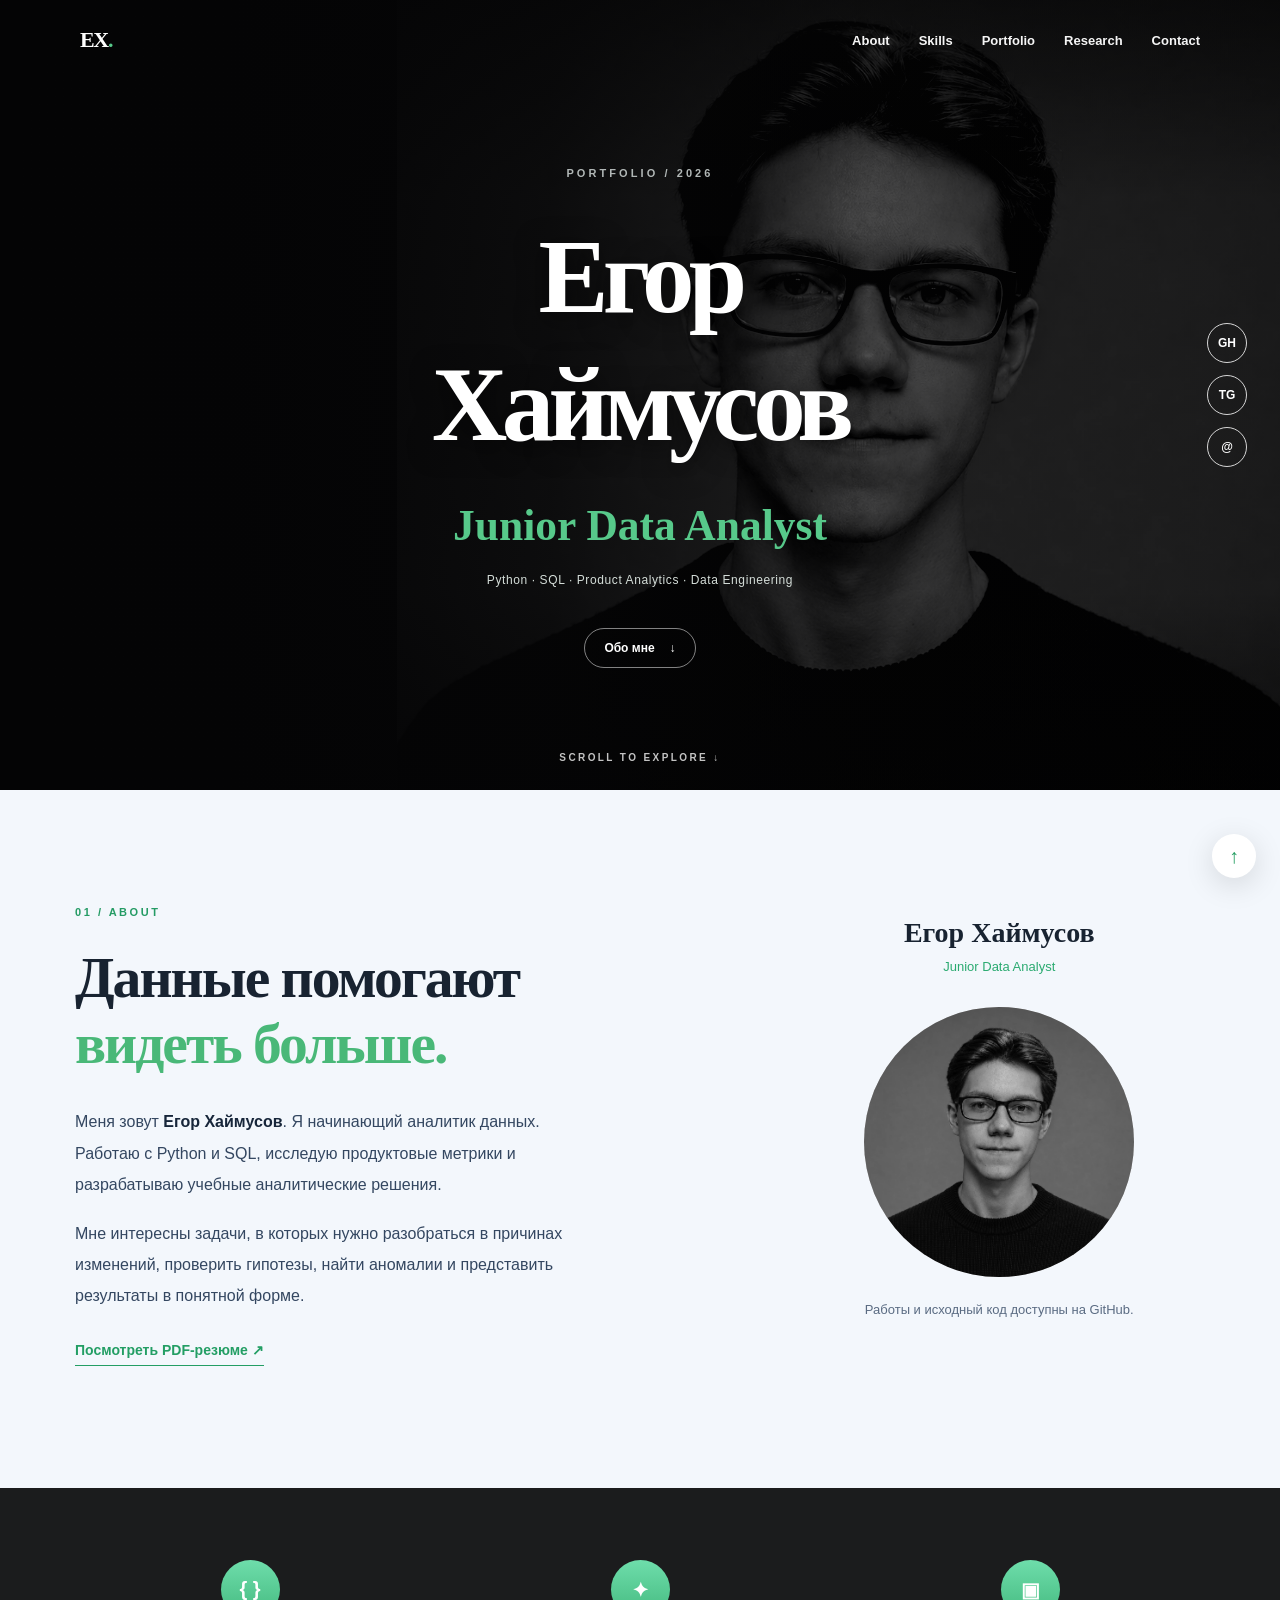
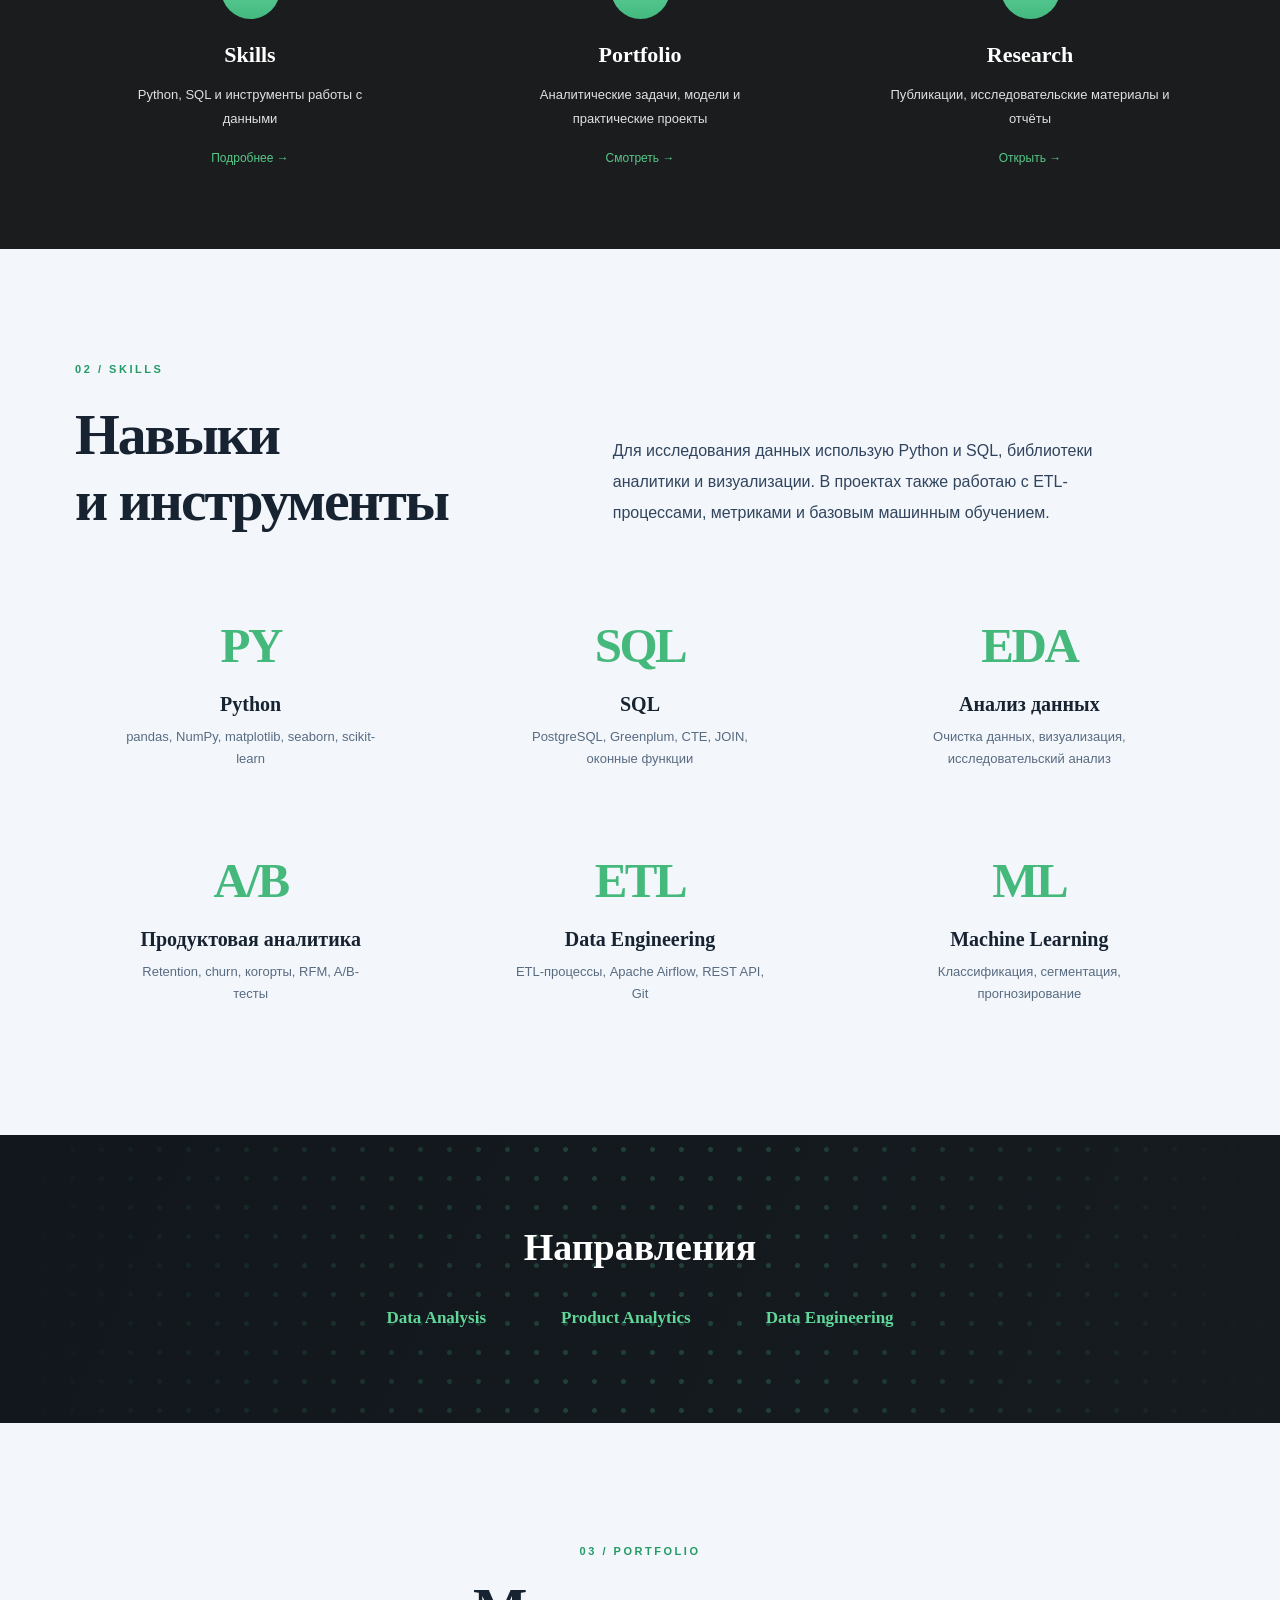
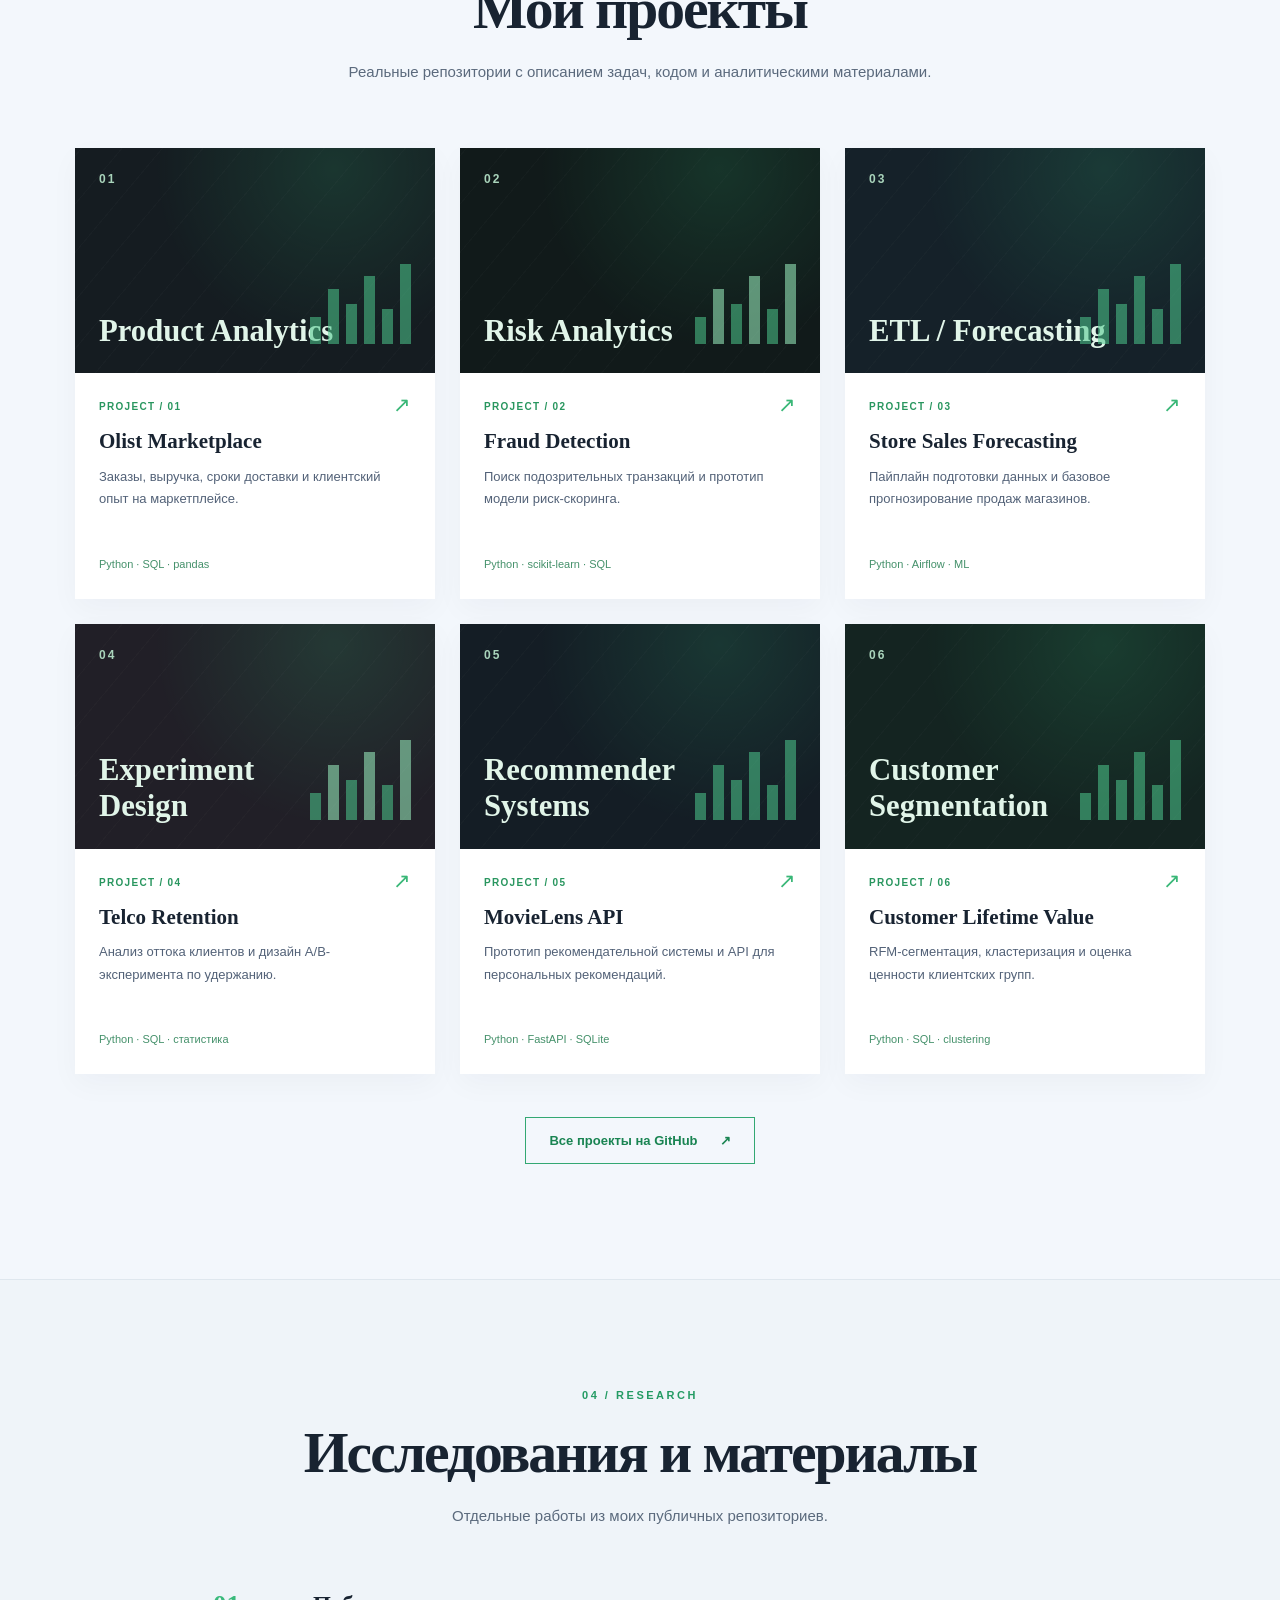
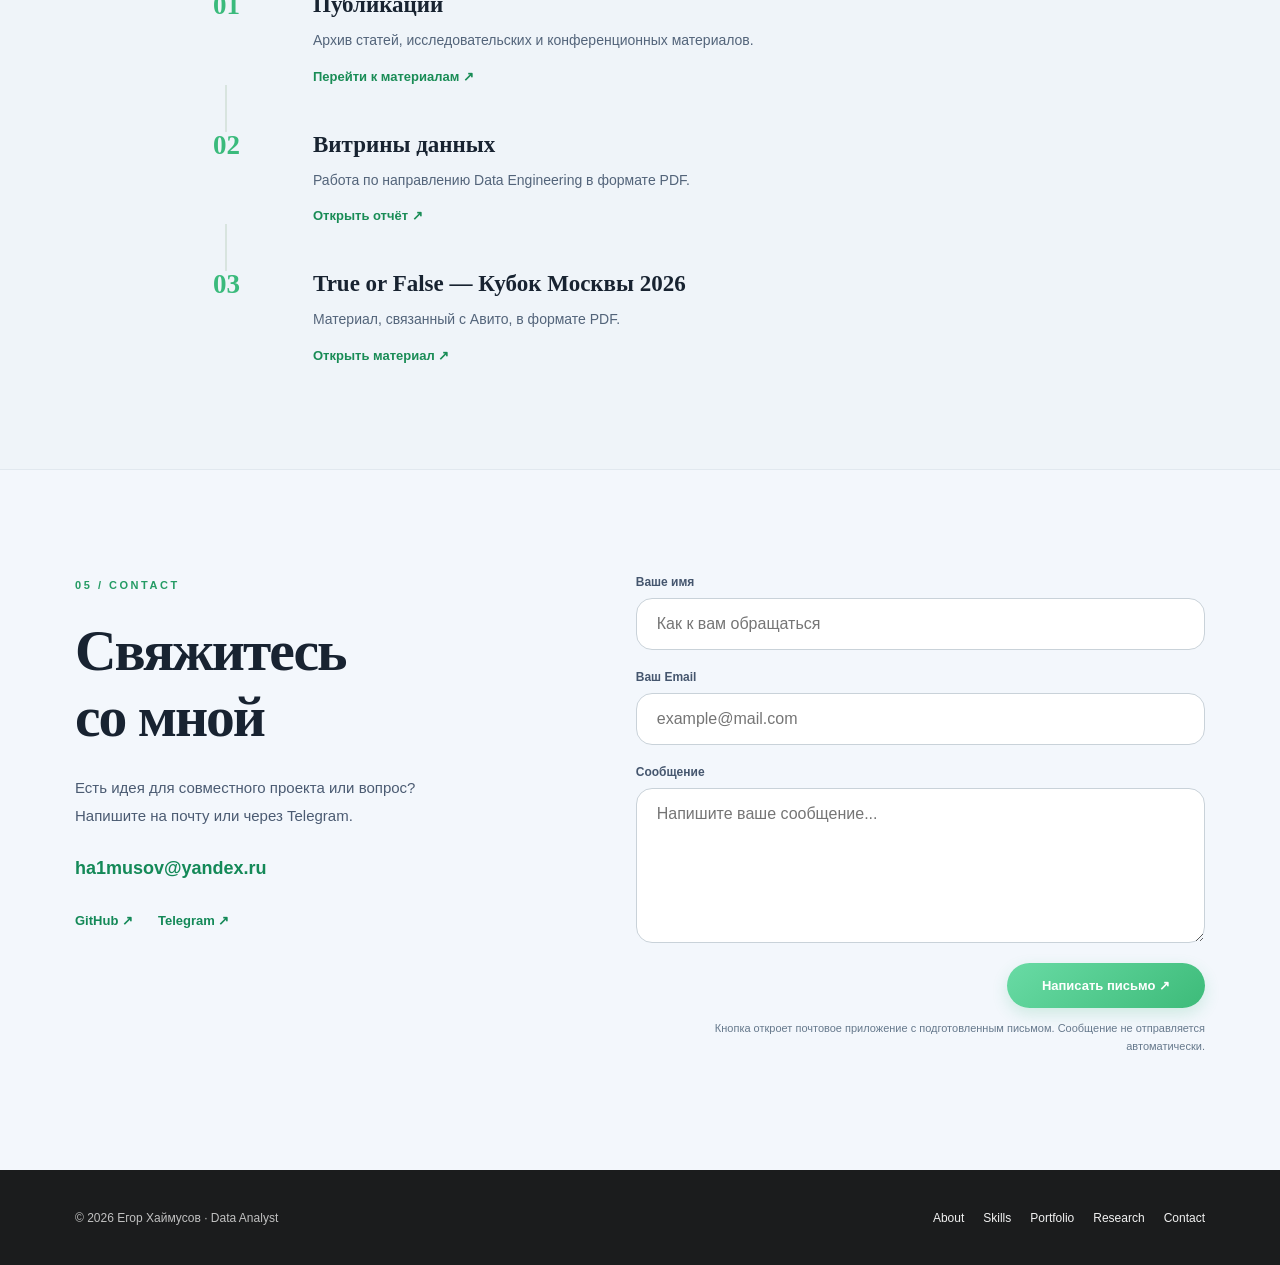
==== commit 1a4ffe64: "design: rebuild CV in black-and-green portfolio style" ====
--- a/index.html
+++ b/index.html
@@ -1,163 +1,235 @@
-<!DOCTYPE html>
+<!doctype html>
 <html lang="ru">
 <head>
-  <meta charset="UTF-8">
+  <meta charset="utf-8">
   <meta name="viewport" content="width=device-width, initial-scale=1">
   <meta name="color-scheme" content="light">
-  <meta name="theme-color" content="#f8f7f3">
-  <meta name="description" content="Егор Хаймусов — Junior Data Analyst. Аналитические проекты, навыки, публикации и контакты.">
-  <meta property="og:title" content="Егор Хаймусов — Data Analyst">
-  <meta property="og:description" content="Портфолио проектов по Python, SQL, аналитике данных и ETL.">
-  <title>Егор Хаймусов — аналитик данных</title>
-  <link rel="preconnect" href="https://fonts.googleapis.com">
-  <link rel="preconnect" href="https://fonts.gstatic.com" crossorigin>
-  <link href="https://fonts.googleapis.com/css2?family=DM+Sans:wght@400;500;600;700&family=Manrope:wght@400;500;600;700;800&display=swap" rel="stylesheet">
-  <link rel="stylesheet" href="./styles.css?v=rf2">
+  <meta name="theme-color" content="#101113">
+  <meta name="description" content="Егор Хаймусов — Junior Data Analyst. Резюме, навыки и проекты по аналитике данных, Python, SQL и ETL.">
+  <meta property="og:type" content="website">
+  <meta property="og:title" content="Егор Хаймусов · Data Analyst">
+  <meta property="og:description" content="Портфолио аналитика данных: проекты, навыки, публикации, контакты.">
+  <title>Егор Хаймусов — Data Analyst · CV</title>
+  <link rel="stylesheet" href="styles.css?v=4">
 </head>
 <body id="top">
-<header class="header" id="header">
-  <div class="container nav">
-    <a class="logo" href="#top" aria-label="Егор Хаймусов, в начало"><span class="logo-initial">ЕХ<span class="logo-dot">.</span></span><span class="logo-label">PORTFOLIO / CV</span></a>
-    <button class="menu-toggle" type="button" aria-controls="navigation" aria-expanded="false" aria-label="Открыть меню"><span></span><span></span></button>
-    <nav class="links" id="navigation" aria-label="Разделы портфолио">
-      <a href="#about">Обо мне</a><a href="#skills">Навыки</a><a href="#work">Проекты</a><a href="#research">Исследования</a><a class="nav-contact" href="#contact">Связаться <span aria-hidden="true">↗</span></a>
-    </nav>
-  </div>
-</header>
-
-<main>
-  <section class="hero" aria-labelledby="hero-name">
-    <div class="hero-ambient"></div>
-    <div class="container hero-layout">
-      <div class="hero-copy">
-        <p class="overline"><span class="overline-line"></span> Портфолио аналитика данных</p>
-        <p class="hero-greeting">Привет, меня зовут</p>
-        <h1 id="hero-name"><span>Егор</span><span>Хаймусов<span class="hero-period">.</span></span></h1>
-        <p class="hero-position">Junior Data Analyst</p>
-        <p class="hero-desc">Исследую данные, работаю с Python и SQL, разрабатываю аналитические решения и превращаю результаты анализа в понятные выводы.</p>
-        <div class="hero-actions">
-          <a href="#work" class="button button-main">Посмотреть проекты <span aria-hidden="true">↗</span></a>
-          <a href="https://github.com/haymuzz/MyProjects---DataAnalyst/blob/main/resume/Egor_Khaimusov_Resume.pdf" class="button button-outline" target="_blank" rel="noopener noreferrer">Резюме PDF <span aria-hidden="true">↓</span></a>
-        </div>
-        <div class="hero-contacts"><a href="https://github.com/haymuzz" target="_blank" rel="noopener noreferrer">GitHub ↗</a><span class="sep"></span><a href="https://t.me/thehaymuz" target="_blank" rel="noopener noreferrer">Telegram ↗</a></div>
-      </div>
-      <div class="hero-portrait">
-        <div class="portrait-back"></div>
-        <div class="portrait-frame">
-          <img src="./assets/profile-photo-v2.webp" alt="Фотография Егора Хаймусова" width="1254" height="1254" decoding="async" fetchpriority="high">
-        </div>
-        <div class="portrait-note"><span class="portrait-note-icon">✳</span><span>DATA<br>ANALYTICS</span></div>
-        <span class="portrait-caption">PERSONAL PROFILE / 2026</span>
-      </div>
-    </div>
-    <div class="container hero-bottom"><span>01 / НАЧАЛО</span><span>ЛИСТАЙТЕ ВНИЗ <span aria-hidden="true">↓</span></span></div>
-  </section>
-
-  <section class="about section" id="about">
-    <div class="container section-two-col">
-      <div class="section-side"><span class="number">01</span><span class="section-kicker">ОБО МНЕ</span></div>
-      <div class="section-content">
-        <h2>Аналитика, которая <em>помогает разобраться</em> в данных.</h2>
+  <header class="site-header">
+    <div class="header-inner">
+      <a class="wordmark" href="#top" aria-label="Егор Хаймусов — главная">ЕХ<span>.</span></a>
+      <button class="menu-toggle" type="button" aria-controls="main-navigation" aria-expanded="false" aria-label="Открыть меню">
+        <span></span><span></span><span></span>
+      </button>
+      <nav id="main-navigation" class="main-nav" aria-label="Навигация">
+        <a href="#about">About</a><a href="#skills">Skills</a><a href="#projects">Portfolio</a><a href="#research">Research</a><a href="#contact">Contact</a>
+      </nav>
+    </div>
+  </header>
+  <main>
+    <section class="hero" aria-labelledby="hero-title">
+      <div class="hero-image" aria-hidden="true"><img src="assets/profile-photo-v2.webp" width="1254" height="1254" alt="" fetchpriority="high"></div>
+      <div class="hero-shade"></div>
+      <div class="hero-content">
+        <p class="hero-meta">PORTFOLIO / 2026</p>
+        <h1 id="hero-title"><span>Егор</span><span>Хаймусов</span></h1>
+        <p class="hero-role">Junior Data Analyst</p>
+        <p class="hero-summary">Python · SQL · Product Analytics · Data Engineering</p>
+        <a class="hero-cta" href="#about">Обо мне <span aria-hidden="true">↓</span></a>
+      </div>
+      <div class="hero-social" aria-label="Социальные ссылки">
+        <a href="https://github.com/haymuzz" target="_blank" rel="noopener noreferrer" aria-label="GitHub">GH</a>
+        <a href="https://t.me/thehaymuz" target="_blank" rel="noopener noreferrer" aria-label="Telegram">TG</a>
+        <a href="mailto:ha1musov@yandex.ru" aria-label="Email">@</a>
+      </div>
+      <span class="hero-index">SCROLL TO EXPLORE ↓</span>
+    </section>
+
+    <section class="about section-light" id="about">
+      <div class="section-wrap about-layout">
         <div class="about-text">
-          <p>Я <strong>Егор Хаймусов</strong>, Junior Data Analyst. В моём портфолио — практические проекты по исследованию данных, SQL, продуктовым метрикам, ETL и базовому машинному обучению.</p>
-          <p>Мне интересны задачи, где нужно найти закономерности, проверить гипотезы, объяснить результаты и подготовить основу для принятия решений.</p>
-        </div>
-        <a class="text-link" href="https://github.com/haymuzz/MyProjects---DataAnalyst" target="_blank" rel="noopener noreferrer">Все проекты на GitHub <span aria-hidden="true">↗</span></a>
-      </div>
-    </div>
-  </section>
-
-  <section class="skills-section section" id="skills">
-    <div class="container">
-      <div class="section-heading">
-        <div><span class="eyebrow">02 / МОИ ИНСТРУМЕНТЫ</span><h2>Навыки <span class="serif">&</span> технологии</h2></div>
-        <p>Инструменты и направления работы, указанные в моём открытом GitHub-портфолио.</p>
-      </div>
-      <div class="skill-grid">
-      <article class="skill"><span class="skill-num">01</span><div><h3>Python и библиотеки</h3><p>Python · pandas · NumPy · matplotlib · seaborn · scikit-learn</p></div></article>
-<article class="skill"><span class="skill-num">02</span><div><h3>SQL и базы данных</h3><p>PostgreSQL · Greenplum · CTE · JOIN · оконные функции</p></div></article>
-<article class="skill"><span class="skill-num">03</span><div><h3>Продуктовая аналитика</h3><p>Retention · churn · RFM · когортный анализ · A/B-тестирование</p></div></article>
-<article class="skill"><span class="skill-num">04</span><div><h3>Инженерия данных</h3><p>ETL · Apache Airflow · REST API · Git · автоматизация</p></div></article>
-<article class="skill"><span class="skill-num">05</span><div><h3>ML и статистика</h3><p>Классификация · кластеризация · прогнозирование · оценка моделей</p></div></article>
-<article class="skill"><span class="skill-num">06</span><div><h3>Системный анализ</h3><p>BPMN · UML · AS-IS / TO-BE · требования</p></div></article>
-      </div>
-    </div>
-  </section>
-
-  <section class="work section" id="work">
-    <div class="container">
-      <div class="section-heading">
-        <div><span class="eyebrow">03 / ПОРТФОЛИО</span><h2>Избранные <span class="serif">проекты</span></h2></div>
-        <p>Шесть проектов. В каждом — постановка задачи, рабочие материалы и описание методов.</p>
-      </div>
-      <div class="project-list">
-      <article class="project-row">
-  <span class="project-index">01</span>
-  <div class="project-main"><span class="project-tag">Продуктовая аналитика</span><h3>Olist Marketplace</h3><p>Анализ заказов, выручки, доставки и отзывов покупателей на маркетплейсе.</p></div>
-  <div class="project-aside"><span class="project-tech">Python / SQL / pandas</span><a class="project-arrow" href="https://github.com/haymuzz/MyProjects---DataAnalyst/tree/main/olist-marketplace-product-analytics" target="_blank" rel="noopener noreferrer" aria-label="Открыть проект Olist Marketplace на GitHub">↗</a></div>
-</article>
-<article class="project-row">
-  <span class="project-index">02</span>
-  <div class="project-main"><span class="project-tag">Машинное обучение</span><h3>Fraud Detection & Risk Scoring</h3><p>Исследование транзакций и прототип модели для оценки риска мошенничества.</p></div>
-  <div class="project-aside"><span class="project-tech">Python / scikit-learn / SQL</span><a class="project-arrow" href="https://github.com/haymuzz/MyProjects---DataAnalyst/tree/main/fraud-detection-risk-scoring" target="_blank" rel="noopener noreferrer" aria-label="Открыть проект Fraud Detection & Risk Scoring на GitHub">↗</a></div>
-</article>
-<article class="project-row">
-  <span class="project-index">03</span>
-  <div class="project-main"><span class="project-tag">ETL и прогнозирование</span><h3>Store Sales Forecasting</h3><p>Подготовка данных, контроль качества и прогноз продаж магазинов.</p></div>
-  <div class="project-aside"><span class="project-tech">Python / Airflow / ML</span><a class="project-arrow" href="https://github.com/haymuzz/MyProjects---DataAnalyst/tree/main/store-sales-forecasting-etl" target="_blank" rel="noopener noreferrer" aria-label="Открыть проект Store Sales Forecasting на GitHub">↗</a></div>
-</article>
-<article class="project-row">
-  <span class="project-index">04</span>
-  <div class="project-main"><span class="project-tag">Эксперименты</span><h3>Telco Retention</h3><p>Анализ оттока клиентов и дизайн A/B-теста для проверки гипотез удержания.</p></div>
-  <div class="project-aside"><span class="project-tech">Python / SQL / статистика</span><a class="project-arrow" href="https://github.com/haymuzz/MyProjects---DataAnalyst/tree/main/telco-retention-experiment-design" target="_blank" rel="noopener noreferrer" aria-label="Открыть проект Telco Retention на GitHub">↗</a></div>
-</article>
-<article class="project-row">
-  <span class="project-index">05</span>
-  <div class="project-main"><span class="project-tag">Рекомендательные системы</span><h3>MovieLens Recommendation API</h3><p>Прототип персональных рекомендаций с REST API.</p></div>
-  <div class="project-aside"><span class="project-tech">Python / FastAPI / SQLite</span><a class="project-arrow" href="https://github.com/haymuzz/MyProjects---DataAnalyst/tree/main/movielens-recommendation-api" target="_blank" rel="noopener noreferrer" aria-label="Открыть проект MovieLens Recommendation API на GitHub">↗</a></div>
-</article>
-<article class="project-row">
-  <span class="project-index">06</span>
-  <div class="project-main"><span class="project-tag">Сегментация</span><h3>Customer Lifetime Value</h3><p>RFM-анализ, кластеризация и оценка ценности клиентских групп.</p></div>
-  <div class="project-aside"><span class="project-tech">Python / SQL / clustering</span><a class="project-arrow" href="https://github.com/haymuzz/MyProjects---DataAnalyst/tree/main/customer-lifetime-value-segmentation" target="_blank" rel="noopener noreferrer" aria-label="Открыть проект Customer Lifetime Value на GitHub">↗</a></div>
-</article>
-      </div>
-      <div class="more-work"><span>Больше примеров в моём репозитории аналитики данных.</span><a href="https://github.com/haymuzz/MyProjects---DataAnalyst" target="_blank" rel="noopener noreferrer" class="button button-dark">Открыть портфолио ↗</a></div>
-    </div>
-  </section>
-
-  <section class="research section" id="research">
-    <div class="container research-layout">
-      <div class="research-heading"><span class="eyebrow eyebrow-light">04 / ДОПОЛНИТЕЛЬНО</span><h2>Исследования<br><span class="serif">& материалы</span></h2><p>Другие работы и документы из моих публичных репозиториев.</p></div>
-      <div class="research-list">
-        <a href="https://github.com/haymuzz/Publications-" target="_blank" rel="noopener noreferrer"><span class="research-item-num">01</span><div><h3>Publications</h3><p>Статьи и конференционные материалы</p></div><span class="research-arrow">↗</span></a>
-        <a href="https://github.com/haymuzz/-data-engineering" target="_blank" rel="noopener noreferrer"><span class="research-item-num">02</span><div><h3>Data Engineering</h3><p>Документ по теме «Витрины данных»</p></div><span class="research-arrow">↗</span></a>
-        <a href="https://github.com/haymuzz/CupMoscow2026---TrueOrFalse" target="_blank" rel="noopener noreferrer"><span class="research-item-num">03</span><div><h3>True or False</h3><p>Материал Кубка Москвы 2026 · Авито</p></div><span class="research-arrow">↗</span></a>
-      </div>
-    </div>
-  </section>
-
-  <section class="contact-section section" id="contact">
-    <div class="container contact-layout">
-      <div>
-        <span class="eyebrow">05 / КОНТАКТЫ</span>
-        <h2>Обсудим<br><span class="serif">вашу задачу?</span></h2>
-        <p>Напишите мне или посмотрите мои проекты и резюме.</p>
-      </div>
-      <div class="contact-panel">
-        <a class="contact-email" href="mailto:ha1musov@yandex.ru">ha1musov@yandex.ru <span aria-hidden="true">↗</span></a>
-        <div class="contact-rows">
-          <a href="https://github.com/haymuzz" target="_blank" rel="noopener noreferrer"><span>GitHub</span><span>haymuzz ↗</span></a>
-          <a href="https://t.me/thehaymuz" target="_blank" rel="noopener noreferrer"><span>Telegram</span><span>@thehaymuz ↗</span></a>
-          <a href="https://github.com/haymuzz/MyProjects---DataAnalyst/blob/main/resume/Egor_Khaimusov_Resume.pdf" target="_blank" rel="noopener noreferrer"><span>Резюме</span><span>Открыть PDF ↗</span></a>
-        </div>
-      </div>
-    </div>
-  </section>
-</main>
-<footer class="footer">
-  <div class="container footer-inner"><a href="#top" class="footer-name">ЕХ.</a><p>© <span id="year">2026</span> Егор Хаймусов. Портфолио.</p><a href="#top">Наверх ↑</a></div>
-</footer>
-<script src="./script.js?v=rf2" defer></script>
+          <span class="small-heading">01 / ABOUT</span>
+          <h2>Данные помогают<br><em>видеть больше.</em></h2>
+          <p>Меня зовут <strong>Егор Хаймусов</strong>. Я начинающий аналитик данных. Работаю с Python и SQL, исследую продуктовые метрики и разрабатываю учебные аналитические решения.</p>
+          <p>Мне интересны задачи, в которых нужно разобраться в причинах изменений, проверить гипотезы, найти аномалии и представить результаты в понятной форме.</p>
+          <a class="inline-link" href="https://github.com/haymuzz/MyProjects---DataAnalyst/blob/main/resume/Egor_Khaimusov_Resume.pdf" target="_blank" rel="noopener noreferrer">Посмотреть PDF-резюме ↗</a>
+        </div>
+        <div class="about-side">
+          <h3>Егор Хаймусов</h3>
+          <p class="about-side-role">Junior Data Analyst</p>
+          <div class="about-avatar"><img src="assets/profile-photo-v2.webp" width="1254" height="1254" loading="lazy" alt="Чёрно-белый портрет Егора Хаймусова"></div>
+          <p class="about-side-caption">Работы и исходный код доступны на GitHub.</p>
+        </div>
+      </div>
+    </section>
+
+    <section class="quick-links" aria-label="Разделы сайта">
+      <div class="section-wrap quick-grid">
+        <a href="#skills" class="quick-item">
+          <span class="quick-icon" aria-hidden="true">{ }</span><h3>Skills</h3><p>Python, SQL и инструменты работы с данными</p><span class="quick-more">Подробнее →</span>
+        </a>
+        <a href="#projects" class="quick-item">
+          <span class="quick-icon" aria-hidden="true">✦</span><h3>Portfolio</h3><p>Аналитические задачи, модели и практические проекты</p><span class="quick-more">Смотреть →</span>
+        </a>
+        <a href="#research" class="quick-item">
+          <span class="quick-icon" aria-hidden="true">▣</span><h3>Research</h3><p>Публикации, исследовательские материалы и отчёты</p><span class="quick-more">Открыть →</span>
+        </a>
+      </div>
+    </section>
+
+    <section class="skills section-light" id="skills">
+      <div class="section-wrap">
+        <div class="skills-intro">
+          <div><span class="small-heading">02 / SKILLS</span><h2>Навыки<br>и инструменты</h2></div>
+          <p>Для исследования данных использую Python и SQL, библиотеки аналитики и визуализации. В проектах также работаю с ETL-процессами, метриками и базовым машинным обучением.</p>
+        </div>
+        <div class="skills-grid">
+          <div class="skill"><span class="skill-big">PY</span><div class="skill-small"><h3>Python</h3><p>pandas, NumPy, matplotlib, seaborn, scikit-learn</p></div></div>
+<div class="skill"><span class="skill-big">SQL</span><div class="skill-small"><h3>SQL</h3><p>PostgreSQL, Greenplum, CTE, JOIN, оконные функции</p></div></div>
+<div class="skill"><span class="skill-big">EDA</span><div class="skill-small"><h3>Анализ данных</h3><p>Очистка данных, визуализация, исследовательский анализ</p></div></div>
+<div class="skill"><span class="skill-big">A/B</span><div class="skill-small"><h3>Продуктовая аналитика</h3><p>Retention, churn, когорты, RFM, A/B-тесты</p></div></div>
+<div class="skill"><span class="skill-big">ETL</span><div class="skill-small"><h3>Data Engineering</h3><p>ETL-процессы, Apache Airflow, REST API, Git</p></div></div>
+<div class="skill"><span class="skill-big">ML</span><div class="skill-small"><h3>Machine Learning</h3><p>Классификация, сегментация, прогнозирование</p></div></div>
+        </div>
+      </div>
+    </section>
+
+    <section class="focus-band" aria-label="Направления аналитики">
+      <div class="focus-pattern" aria-hidden="true"></div>
+      <div class="section-wrap">
+        <h2>Направления</h2>
+        <div class="focus-list"><span>Data Analysis</span><span>Product Analytics</span><span>Data Engineering</span></div>
+      </div>
+    </section>
+
+    <section class="projects section-light" id="projects">
+      <div class="section-wrap">
+        <div class="center-head"><span class="small-heading">03 / PORTFOLIO</span><h2>Мои проекты</h2><p>Реальные репозитории с описанием задач, кодом и аналитическими материалами.</p></div>
+        <div class="portfolio-grid">
+          <article class="portfolio-card">
+  <a class="portfolio-link" href="https://github.com/haymuzz/MyProjects---DataAnalyst/tree/main/olist-marketplace-product-analytics" target="_blank" rel="noopener noreferrer" aria-label="Посмотреть Olist Marketplace на GitHub">
+    <div class="portfolio-art art-commerce" aria-hidden="true">
+      <div class="art-inner">
+        <span class="art-no">01</span>
+        <span class="art-key">Product Analytics</span>
+        <div class="art-pattern"><span></span><span></span><span></span><span></span><span></span><span></span></div>
+      </div>
+    </div>
+    <div class="portfolio-details"><span class="portfolio-num">PROJECT / 01</span><span class="portfolio-open">↗</span>
+      <h3>Olist Marketplace</h3><p>Заказы, выручка, сроки доставки и клиентский опыт на маркетплейсе.</p><span class="portfolio-stack">Python · SQL · pandas</span>
+    </div>
+  </a>
+</article>
+<article class="portfolio-card">
+  <a class="portfolio-link" href="https://github.com/haymuzz/MyProjects---DataAnalyst/tree/main/fraud-detection-risk-scoring" target="_blank" rel="noopener noreferrer" aria-label="Посмотреть Fraud Detection на GitHub">
+    <div class="portfolio-art art-fraud" aria-hidden="true">
+      <div class="art-inner">
+        <span class="art-no">02</span>
+        <span class="art-key">Risk Analytics</span>
+        <div class="art-pattern"><span></span><span></span><span></span><span></span><span></span><span></span></div>
+      </div>
+    </div>
+    <div class="portfolio-details"><span class="portfolio-num">PROJECT / 02</span><span class="portfolio-open">↗</span>
+      <h3>Fraud Detection</h3><p>Поиск подозрительных транзакций и прототип модели риск-скоринга.</p><span class="portfolio-stack">Python · scikit-learn · SQL</span>
+    </div>
+  </a>
+</article>
+<article class="portfolio-card">
+  <a class="portfolio-link" href="https://github.com/haymuzz/MyProjects---DataAnalyst/tree/main/store-sales-forecasting-etl" target="_blank" rel="noopener noreferrer" aria-label="Посмотреть Store Sales Forecasting на GitHub">
+    <div class="portfolio-art art-forecast" aria-hidden="true">
+      <div class="art-inner">
+        <span class="art-no">03</span>
+        <span class="art-key">ETL / Forecasting</span>
+        <div class="art-pattern"><span></span><span></span><span></span><span></span><span></span><span></span></div>
+      </div>
+    </div>
+    <div class="portfolio-details"><span class="portfolio-num">PROJECT / 03</span><span class="portfolio-open">↗</span>
+      <h3>Store Sales Forecasting</h3><p>Пайплайн подготовки данных и базовое прогнозирование продаж магазинов.</p><span class="portfolio-stack">Python · Airflow · ML</span>
+    </div>
+  </a>
+</article>
+<article class="portfolio-card">
+  <a class="portfolio-link" href="https://github.com/haymuzz/MyProjects---DataAnalyst/tree/main/telco-retention-experiment-design" target="_blank" rel="noopener noreferrer" aria-label="Посмотреть Telco Retention на GitHub">
+    <div class="portfolio-art art-telco" aria-hidden="true">
+      <div class="art-inner">
+        <span class="art-no">04</span>
+        <span class="art-key">Experiment Design</span>
+        <div class="art-pattern"><span></span><span></span><span></span><span></span><span></span><span></span></div>
+      </div>
+    </div>
+    <div class="portfolio-details"><span class="portfolio-num">PROJECT / 04</span><span class="portfolio-open">↗</span>
+      <h3>Telco Retention</h3><p>Анализ оттока клиентов и дизайн A/B-эксперимента по удержанию.</p><span class="portfolio-stack">Python · SQL · статистика</span>
+    </div>
+  </a>
+</article>
+<article class="portfolio-card">
+  <a class="portfolio-link" href="https://github.com/haymuzz/MyProjects---DataAnalyst/tree/main/movielens-recommendation-api" target="_blank" rel="noopener noreferrer" aria-label="Посмотреть MovieLens API на GitHub">
+    <div class="portfolio-art art-movies" aria-hidden="true">
+      <div class="art-inner">
+        <span class="art-no">05</span>
+        <span class="art-key">Recommender Systems</span>
+        <div class="art-pattern"><span></span><span></span><span></span><span></span><span></span><span></span></div>
+      </div>
+    </div>
+    <div class="portfolio-details"><span class="portfolio-num">PROJECT / 05</span><span class="portfolio-open">↗</span>
+      <h3>MovieLens API</h3><p>Прототип рекомендательной системы и API для персональных рекомендаций.</p><span class="portfolio-stack">Python · FastAPI · SQLite</span>
+    </div>
+  </a>
+</article>
+<article class="portfolio-card">
+  <a class="portfolio-link" href="https://github.com/haymuzz/MyProjects---DataAnalyst/tree/main/customer-lifetime-value-segmentation" target="_blank" rel="noopener noreferrer" aria-label="Посмотреть Customer Lifetime Value на GitHub">
+    <div class="portfolio-art art-clv" aria-hidden="true">
+      <div class="art-inner">
+        <span class="art-no">06</span>
+        <span class="art-key">Customer Segmentation</span>
+        <div class="art-pattern"><span></span><span></span><span></span><span></span><span></span><span></span></div>
+      </div>
+    </div>
+    <div class="portfolio-details"><span class="portfolio-num">PROJECT / 06</span><span class="portfolio-open">↗</span>
+      <h3>Customer Lifetime Value</h3><p>RFM-сегментация, кластеризация и оценка ценности клиентских групп.</p><span class="portfolio-stack">Python · SQL · clustering</span>
+    </div>
+  </a>
+</article>
+        </div>
+        <div class="projects-footer"><a class="outline-button" href="https://github.com/haymuzz/MyProjects---DataAnalyst" target="_blank" rel="noopener noreferrer">Все проекты на GitHub <span aria-hidden="true">↗</span></a></div>
+      </div>
+    </section>
+
+    <section class="research section-light" id="research">
+      <div class="section-wrap">
+        <div class="center-head"><span class="small-heading">04 / RESEARCH</span><h2>Исследования и материалы</h2><p>Отдельные работы из моих публичных репозиториев.</p></div>
+        <div class="research-timeline">
+          <article class="research-entry"><span class="timeline-number">01</span><div><h3>Публикации</h3><p>Архив статей, исследовательских и конференционных материалов.</p><a href="https://github.com/haymuzz/Publications-" target="_blank" rel="noopener noreferrer">Перейти к материалам ↗</a></div></article>
+          <article class="research-entry"><span class="timeline-number">02</span><div><h3>Витрины данных</h3><p>Работа по направлению Data Engineering в формате PDF.</p><a href="https://github.com/haymuzz/-data-engineering" target="_blank" rel="noopener noreferrer">Открыть отчёт ↗</a></div></article>
+          <article class="research-entry"><span class="timeline-number">03</span><div><h3>True or False — Кубок Москвы 2026</h3><p>Материал, связанный с Авито, в формате PDF.</p><a href="https://github.com/haymuzz/CupMoscow2026---TrueOrFalse" target="_blank" rel="noopener noreferrer">Открыть материал ↗</a></div></article>
+        </div>
+      </div>
+    </section>
+
+    <section class="contact section-light" id="contact">
+      <div class="section-wrap contact-grid">
+        <div>
+          <span class="small-heading">05 / CONTACT</span>
+          <h2>Свяжитесь<br>со мной</h2>
+          <p>Есть идея для совместного проекта или вопрос? Напишите на почту или через Telegram.</p>
+          <a href="mailto:ha1musov@yandex.ru" class="contact-email">ha1musov@yandex.ru</a>
+          <div class="contact-social"><a href="https://github.com/haymuzz" target="_blank" rel="noopener noreferrer">GitHub ↗</a><a href="https://t.me/thehaymuz" target="_blank" rel="noopener noreferrer">Telegram ↗</a></div>
+        </div>
+        <form class="contact-form" id="contact-form">
+          <label for="sender-name">Ваше имя</label><input id="sender-name" name="name" type="text" placeholder="Как к вам обращаться" maxlength="120" required>
+          <label for="sender-email">Ваш Email</label><input id="sender-email" name="email" type="email" placeholder="example@mail.com" maxlength="180" required>
+          <label for="sender-message">Сообщение</label><textarea id="sender-message" name="message" rows="6" placeholder="Напишите ваше сообщение..." maxlength="5000" required></textarea>
+          <button type="submit">Написать письмо ↗</button>
+          <p class="form-hint">Кнопка откроет почтовое приложение с подготовленным письмом. Сообщение не отправляется автоматически.</p>
+        </form>
+      </div>
+    </section>
+  </main>
+  <footer class="footer">
+    <div class="section-wrap footer-inner">
+      <p>© <span id="year">2026</span> Егор Хаймусов · Data Analyst</p>
+      <nav aria-label="Навигация в подвале"><a href="#about">About</a><a href="#skills">Skills</a><a href="#projects">Portfolio</a><a href="#research">Research</a><a href="#contact">Contact</a></nav>
+      <a class="backtop" href="#top" aria-label="Наверх">↑</a>
+    </div>
+  </footer>
+  <script src="script.js?v=4" defer></script>
 </body>
 </html>
--- a/styles.css
+++ b/styles.css
@@ -1,138 +1,139 @@
-/* An original editorial CV design inspired by contemporary portfolio layouts. */
-:root{
- --paper:#f8f7f3;--warm:#f0eee7;--white:#fff;
- --ink:#1d2c29;--ink2:#2d4540;--gray:#697670;
- --accent:#b9805f;--accent-dark:#965d40;--line:#e4e2da;
- --deep:#19332f;
+:root{--dark:#131416;--black:#090a0c;--paper:#f3f7fc;--white:#fff;--text:#182331;--muted:#41516b;--green:#57c98a;--deep-green:#249b64;--line:#dae1ea}
+*,*::before,*::after{box-sizing:border-box}
+html{scroll-behavior:smooth;scroll-padding-top:72px}
+body{margin:0;background:var(--paper);color:var(--text);font-family:Arial,"Helvetica Neue",Helvetica,sans-serif;-webkit-font-smoothing:antialiased}
+a{color:inherit;text-decoration:none}
+button,input,textarea{font:inherit}
+a:focus-visible,button:focus-visible,input:focus-visible,textarea:focus-visible{outline:3px solid var(--green);outline-offset:3px}
+.section-wrap{width:min(1130px,calc(100% - 56px));margin:0 auto}
+.site-header{position:absolute;top:0;left:0;right:0;z-index:20;color:white}
+.header-inner{height:80px;max-width:1180px;padding:0 30px;margin:auto;display:flex;align-items:center;justify-content:space-between}
+.wordmark{font-size:22px;font-weight:900;letter-spacing:-.06em;font-family:Georgia,"Times New Roman",serif}
+.wordmark span{color:var(--green)}
+.main-nav{display:flex;align-items:center;gap:29px}.main-nav a{font-size:13px;font-weight:600;color:#f5f5f5;transition:color .2s}.main-nav a:hover{color:var(--green)}
+.menu-toggle{display:none;border:0;background:transparent;padding:10px;cursor:pointer}
+.menu-toggle span{display:block;width:23px;height:2px;margin:5px 0;background:white}
+.hero{height:min(790px,100svh);min-height:600px;position:relative;display:flex;justify-content:center;align-items:center;isolation:isolate;overflow:hidden;background:#080809;color:#fff}
+.hero-image{position:absolute;inset:0;overflow:hidden;z-index:-3}
+.hero-image img{height:100%;width:72%;position:absolute;right:-3%;top:0;object-fit:cover;object-position:52% 39%;filter:grayscale(100%) contrast(1.35) brightness(.57)}
+.hero-shade{position:absolute;inset:0;z-index:-2;background:linear-gradient(90deg,#040405 0%,#040405fa 18%,#050506d6 43%,#05050672 67%,#02020380 100%),linear-gradient(0deg,#020202a6,transparent 25%,transparent 75%,#02020299)}
+.hero-content{text-align:center;padding:120px 95px 75px;position:relative;z-index:1}
+.hero-meta{font-size:11px;font-weight:700;letter-spacing:.28em;color:#b1b7b6;margin:0 0 34px}
+.hero h1{font-family:Georgia,"Times New Roman",serif;font-size:clamp(66px,8.2vw,128px);font-weight:750;line-height:1.22;letter-spacing:-.055em;margin:0 0 31px;text-shadow:0 6px 28px #0009}
+.hero h1 span{display:block}
+.hero-role{color:var(--green);font-family:Georgia,"Times New Roman",serif;font-size:clamp(25px,3.4vw,45px);margin:0 0 20px;font-weight:600}
+.hero-summary{font-size:12px;color:#d5ded9;letter-spacing:.05em;line-height:1.8;margin:0}
+.hero-cta{display:inline-flex;gap:15px;margin-top:37px;padding:12px 19px;border:1px solid #ffffff80;border-radius:999px;font-size:12px;color:#fff;font-weight:700}
+.hero-cta:hover{border-color:var(--green);color:var(--green)}
+.hero-social{position:absolute;right:33px;top:50%;transform:translateY(-50%);display:grid;gap:12px}
+.hero-social a{border:1px solid #d6d6d6;border-radius:50%;width:40px;height:40px;display:grid;place-items:center;color:white;font-size:12px;font-weight:700}
+.hero-social a:hover{background:var(--green);color:#07120c;border-color:var(--green)}
+.hero-index{position:absolute;bottom:27px;font-size:10px;font-weight:700;letter-spacing:.24em;color:#c3c3c3}
+.section-light{background:var(--paper)}
+.about{padding:112px 0 122px}
+.about-layout{display:grid;grid-template-columns:1.1fr .75fr;gap:115px;align-items:start}
+.small-heading{font-size:11px;letter-spacing:.23em;color:var(--deep-green);font-weight:800}
+.about h2,.skills h2,.center-head h2,.contact h2{font-family:Georgia,"Times New Roman",serif;font-size:clamp(36px,4.5vw,64px);line-height:1.14;letter-spacing:-.035em;margin:25px 0 30px}
+.about h2 em{font-style:normal;color:#49b878}
+.about-text p{max-width:510px;line-height:1.95;font-size:16px;color:#344761;margin:0 0 18px}
+.about-text strong{color:#17263a}
+.inline-link{display:inline-block;font-weight:700;font-size:14px;margin-top:13px;color:#239e64;border-bottom:1px solid #239e64;padding-bottom:7px}
+.inline-link:hover{color:#176d45}
+.about-side{text-align:center;padding-top:15px}
+.about-side h3{font-family:Georgia,"Times New Roman",serif;font-size:28px;line-height:1.15;margin:0 0 10px}
+.about-side-role{font-size:13px;color:#2aaa70;margin:0 0 33px}
+.about-avatar{width:min(270px,85%);aspect-ratio:1;margin:auto;border-radius:50%;overflow:hidden;background:#d3d3d3}
+.about-avatar img{width:100%;height:100%;object-fit:cover;object-position:50% 37%;filter:grayscale(100%)}
+.about-side-caption{font-size:13px;color:#5a6b82;margin:25px auto 0;max-width:280px}
+.quick-links{background:#1b1c1d;color:#fff;padding:72px 0 83px}
+.quick-grid{display:grid;grid-template-columns:repeat(3,1fr);gap:40px}
+.quick-item{text-align:center;padding:0 20px;display:block}
+.quick-icon{width:59px;height:59px;display:grid;place-items:center;margin:0 auto 23px;border-radius:50%;background:linear-gradient(#6eddab,#43b97e);color:#fff;font-size:20px;font-weight:700}
+.quick-item h3{font-family:Georgia,"Times New Roman",serif;font-size:22px;margin:0 0 15px}
+.quick-item p{font-size:13px;line-height:1.8;max-width:280px;margin:0 auto 18px;color:#e0e0e0}
+.quick-more{font-size:12px;color:var(--green)}
+.quick-item:hover .quick-more{text-decoration:underline}
+.skills{padding:110px 0 115px}
+.skills-intro{display:grid;grid-template-columns:.85fr 1.15fr;gap:100px;align-items:end;margin-bottom:66px}
+.skills h2{margin-bottom:0}
+.skills-intro>p{color:#31445d;font-size:16px;line-height:1.95;margin:0 0 5px;max-width:530px}
+.skills-grid{display:grid;grid-template-columns:repeat(3,1fr);gap:50px 38px}
+.skill{text-align:center;padding:15px 5px}
+.skill-big{display:block;font-family:Georgia,"Times New Roman",serif;font-size:49px;font-weight:700;color:#45b87b;line-height:1.25;margin-bottom:17px;letter-spacing:-.05em}
+.skill h3{font-family:Georgia,"Times New Roman",serif;font-size:20px;margin:0 0 10px}
+.skill p{color:#596b81;line-height:1.7;font-size:13px;max-width:250px;margin:0 auto}
+.focus-band{position:relative;overflow:hidden;background:linear-gradient(115deg,#11171c,#161b20);padding:90px 0 95px;text-align:center;color:#fff}
+.focus-pattern{position:absolute;inset:0;opacity:.22;background-image:radial-gradient(#4ec891 2px,transparent 3px);background-size:29px 29px;mask-image:linear-gradient(to right,transparent,#000 45%,#000 60%,transparent)}
+.focus-band>.section-wrap{position:relative}
+.focus-band h2{font-family:Georgia,"Times New Roman",serif;font-size:38px;margin:0 0 39px}
+.focus-list{display:flex;justify-content:center;align-items:center;gap:75px;flex-wrap:wrap}
+.focus-list span{font-size:17px;color:#60d699;font-family:Georgia,"Times New Roman",serif;font-weight:700}
+.projects{padding:118px 0 115px}
+.center-head{text-align:center;margin:0 auto 63px;max-width:690px}
+.center-head h2{margin:17px 0}
+.center-head>p{font-size:15px;color:#5b6a7d;line-height:1.75;margin:0}
+.portfolio-grid{display:grid;grid-template-columns:repeat(3,1fr);gap:25px}
+.portfolio-card{background:#fff;box-shadow:0 10px 28px #18202d09;overflow:hidden}
+.portfolio-link{display:block;height:100%}
+.portfolio-art{position:relative;height:225px;overflow:hidden;background:#151c21;color:#e1f5e9}
+.portfolio-art:before{content:"";position:absolute;inset:-40px;opacity:.45;background:repeating-linear-gradient(130deg,transparent 0 30px,#ffffff0a 30px 31px),radial-gradient(circle at 68% 20%,#34b47762,transparent 47%)}
+.art-fraud{background:#111a1a}.art-forecast{background:#152129}.art-telco{background:#211f27}.art-movies{background:#141d25}.art-clv{background:#142421}
+.art-inner{position:absolute;inset:24px;display:flex;flex-direction:column;justify-content:space-between}
+.art-no{font-size:12px;font-weight:800;letter-spacing:.18em;color:#a9d4bb}
+.art-key{font-family:Georgia,"Times New Roman",serif;font-weight:700;font-size:clamp(24px,2.4vw,33px);line-height:1.18;max-width:240px}
+.art-pattern{position:absolute;bottom:5px;right:0;display:flex;gap:7px;align-items:end;opacity:.55}
+.art-pattern span{display:block;background:#4ec98e;width:11px;height:27px}.art-pattern span:nth-child(2){height:55px}.art-pattern span:nth-child(3){height:40px}.art-pattern span:nth-child(4){height:68px}.art-pattern span:nth-child(5){height:35px}.art-pattern span:nth-child(6){height:80px}
+.art-fraud .art-pattern span:nth-child(even),.art-telco .art-pattern span:nth-child(even){background:#9ef4c3}
+.portfolio-details{padding:23px 24px 27px;position:relative}
+.portfolio-num{font-size:10px;color:#29965f;font-weight:800;letter-spacing:.13em}
+.portfolio-open{position:absolute;right:24px;top:20px;font-size:21px;color:#39b777}
+.portfolio-details h3{font-family:Georgia,"Times New Roman",serif;font-size:21px;margin:14px 0 10px;line-height:1.3}
+.portfolio-details p{font-size:13px;color:#536278;line-height:1.75;min-height:69px;margin:0 0 19px}
+.portfolio-stack{font-size:11px;color:#45916b}
+.portfolio-link:hover .portfolio-art:before{opacity:.75}
+.projects-footer{text-align:center;margin-top:43px}
+.outline-button{display:inline-flex;align-items:center;gap:22px;padding:15px 23px;border:1px solid #33a873;color:#198452;font-size:13px;font-weight:700}
+.outline-button:hover{background:#35b878;color:white}
+.research{padding:105px 0;background:#eff4f9;border-top:1px solid #dfe7ee}
+.research-timeline{max-width:830px;margin:0 auto;border-left:2px solid #d8e4df}
+.research-entry{display:grid;grid-template-columns:68px 1fr;gap:18px;position:relative;padding:0 0 47px}
+.research-entry:last-child{padding-bottom:0}
+.timeline-number{font-family:Georgia,"Times New Roman",serif;font-weight:700;font-size:27px;color:#3aba7c;transform:translateX(-14px);background:#eff4f9;line-height:1}
+.research-entry h3{font-family:Georgia,"Times New Roman",serif;font-size:23px;margin:0 0 11px}
+.research-entry p{line-height:1.7;color:#53647a;margin:0 0 14px;font-size:14px}
+.research-entry a{color:#198c56;font-size:13px;font-weight:700}
+.research-entry a:hover{text-decoration:underline}
+.contact{padding:105px 0 115px;background:#f3f7fc;border-top:1px solid #e1e8ef}
+.contact-grid{display:grid;grid-template-columns:.9fr 1.1fr;gap:95px}
+.contact h2{margin-bottom:24px}
+.contact-grid>div:first-child>p{color:#4b5b72;line-height:1.9;font-size:15px;max-width:350px}
+.contact-email{font-weight:700;display:block;color:#148958;font-size:18px;word-break:break-word;margin-top:27px}
+.contact-social{display:flex;gap:25px;margin-top:34px}
+.contact-social a{font-size:13px;color:#148958;font-weight:700}
+.contact-social a:hover{text-decoration:underline}
+.contact-form{display:flex;flex-direction:column;gap:9px}
+.contact-form label{font-size:12px;color:#45566e;font-weight:700}
+.contact-form input,.contact-form textarea{width:100%;background:#fff;border:1px solid #c9d2d9;border-radius:16px;padding:16px 20px;margin-bottom:11px;color:#182331}
+.contact-form textarea{resize:vertical;min-height:155px}
+.contact-form button{align-self:flex-end;background:linear-gradient(140deg,#69dba5,#3dbb79);color:#fff;border:0;border-radius:25px;padding:15px 35px;font-size:13px;cursor:pointer;font-weight:700;box-shadow:0 6px 16px #30b57630}
+.contact-form button:hover{background:#29a76a}
+.form-hint{font-size:11px;line-height:1.65;color:#66798c;text-align:right;margin:2px 0 0}
+.footer{background:#1b1c1d;color:#fff}
+.footer-inner{min-height:95px;display:flex;align-items:center;justify-content:space-between;gap:24px}
+.footer-inner p{font-size:12px;color:#c1c1c1}
+.footer-inner nav{display:flex;gap:19px;flex-wrap:wrap}
+.footer-inner nav a{font-size:12px;color:#f2f2f2}
+.footer-inner nav a:hover{color:var(--green)}
+.backtop{position:fixed;z-index:15;right:24px;bottom:22px;background:#fff;color:#229d60;width:44px;height:44px;border-radius:50%;box-shadow:0 7px 30px #0002;display:grid;place-items:center;font-weight:900;font-size:20px}
+@media(max-width:1000px){.about-layout{gap:55px}.skills-intro{gap:40px}.portfolio-grid{grid-template-columns:repeat(2,1fr)}.contact-grid{gap:40px}.hero-image img{width:82%}}
+@media(max-width:750px){.section-wrap{width:calc(100% - 38px)}.header-inner{height:68px;padding:0 20px}.menu-toggle{display:block}.main-nav{display:none;position:absolute;top:68px;left:0;right:0;background:#131416;padding:20px 25px 27px;flex-direction:column;align-items:flex-start;gap:20px}.main-nav.open{display:flex}.main-nav a{font-size:15px}
+ .hero{height:auto;min-height:630px}.hero-content{padding:140px 30px 100px}.hero h1{font-size:clamp(52px,12vw,90px)}.hero-meta{margin-bottom:22px}.hero-image img{width:100%;right:0;object-position:50% 30%;opacity:.8}.hero-shade{background:linear-gradient(90deg,#000b,#0009),linear-gradient(0deg,#030303c9,transparent 80%)}.hero-social{top:auto;bottom:20px;right:18px;transform:none;display:flex}.hero-index{left:20px;bottom:20px}
+ .about{padding:75px 0}.about-layout,.skills-intro,.contact-grid{grid-template-columns:1fr;gap:35px}.about-side{padding-top:15px}
+ .quick-grid{grid-template-columns:1fr;gap:45px}.quick-links{padding:65px 0}
+ .skills,.projects,.research,.contact{padding:75px 0}.skills-grid{grid-template-columns:repeat(2,1fr);gap:30px}.focus-list{gap:25px}.contact-form button{align-self:stretch}
+ .footer-inner{flex-wrap:wrap;padding:25px 0;justify-content:start}
 }
-*,*::before,*::after{box-sizing:border-box}
-html{scroll-behavior:smooth;scroll-padding-top:90px}
-body{margin:0;background:var(--paper);color:var(--ink);font-family:"Manrope",system-ui,-apple-system,"Segoe UI",Arial,sans-serif;-webkit-font-smoothing:antialiased}
-a{text-decoration:none;color:inherit}
-button{font:inherit}
-a:focus-visible,button:focus-visible{outline:3px solid var(--accent);outline-offset:4px}
-.container{width:min(1180px,calc(100% - 52px));margin:auto}
-.header{position:sticky;top:0;z-index:100;background:rgba(248,247,243,.93);backdrop-filter:blur(14px);border-bottom:1px solid #e5e2d9}
-.nav{height:83px;display:flex;align-items:center;justify-content:space-between;gap:20px}
-.logo{display:flex;align-items:center;gap:15px}
-.logo-initial{font-weight:800;font-size:27px;letter-spacing:-.085em;color:var(--deep)}
-.logo-dot,.hero-period{color:var(--accent)}
-.logo-label{padding-left:15px;border-left:1px solid #cfd3ca;font-size:9px;letter-spacing:.21em;font-weight:800;color:#79827c}
-.links{display:flex;align-items:center;gap:31px}
-.links a{font-size:12px;font-weight:750;color:#4e635b;white-space:nowrap}
-.links a:hover{color:var(--accent-dark)}
-.links .nav-contact{background:var(--deep);color:white;padding:12px 19px;border-radius:3px}
-.nav-contact span{padding-left:14px;font-size:16px}
-.menu-toggle{display:none;background:none;border:0;padding:11px;cursor:pointer}
-.menu-toggle span{display:block;width:23px;height:2px;background:var(--ink);margin:5px 0}
-.hero{position:relative;overflow:hidden;background:linear-gradient(110deg,#f8f7f3 0%,#f6f4ee 60%,#efede5 100%);border-bottom:1px solid #e5e3dc}
-.hero-ambient{position:absolute;width:680px;height:680px;right:-250px;top:-300px;border:1px solid #e4ded2;border-radius:100%;pointer-events:none}
-.hero-layout{display:grid;grid-template-columns:1.04fr .96fr;align-items:center;gap:65px;padding:82px 0 84px;min-height:690px}
-.hero-copy{position:relative;z-index:1}
-.overline,.eyebrow{font-size:10px;letter-spacing:.25em;font-weight:800;color:var(--accent-dark);text-transform:uppercase}
-.overline{display:flex;align-items:center;gap:12px;margin:0 0 42px}
-.overline-line{display:block;height:1px;width:35px;background:var(--accent)}
-.hero-greeting{font-size:clamp(18px,2vw,23px);font-family:Georgia,"Times New Roman",serif;font-style:italic;color:#7a736c;margin:0 0 9px}
-h1{margin:0;font-size:clamp(54px,6.6vw,91px);font-weight:800;line-height:1.15;letter-spacing:-.075em}
-h1>span{display:block}
-.hero-position{font-weight:800;text-transform:uppercase;letter-spacing:.15em;font-size:12px;color:var(--accent-dark);margin:25px 0 19px}
-.hero-desc{font-size:15px;line-height:1.9;max-width:515px;color:#566962;margin:0}
-.hero-actions{display:flex;align-items:center;gap:12px;margin:30px 0;flex-wrap:wrap}
-.button{display:inline-flex;align-items:center;justify-content:center;gap:28px;padding:15px 21px;border:1px solid transparent;border-radius:3px;font-size:12px;font-weight:800;min-height:51px;transition:transform .18s,background .18s}
-.button:hover{transform:translateY(-2px)}
-.button-main{color:#fff;background:var(--accent)}
-.button-main:hover{background:var(--accent-dark)}
-.button-outline{color:var(--ink);background:transparent;border-color:#b6bfb5}
-.button-outline:hover{background:#fff}
-.hero-contacts{display:flex;align-items:center;gap:16px;margin-top:42px;font-size:12px;font-weight:750;color:#405b51}
-.hero-contacts a:hover{color:var(--accent)}
-.hero-contacts .sep{height:13px;width:1px;background:#a5b3a9}
-.hero-portrait{position:relative;width:100%;max-width:500px;justify-self:end;padding:13px 20px 26px 7px}
-.portrait-back{position:absolute;top:-20px;right:-8px;bottom:62px;left:50px;border:1px solid var(--accent);z-index:0}
-.portrait-frame{position:relative;background:#d6d5d0;overflow:hidden;aspect-ratio:4/4.9;max-height:565px}
-.portrait-frame img{width:100%;height:100%;object-fit:cover;object-position:50% 34%;display:block;filter:grayscale(100%);image-rendering:auto}
-.portrait-note{position:absolute;z-index:2;left:-28px;bottom:67px;background:#fff;box-shadow:0 19px 45px #00000016;min-width:150px;display:flex;align-items:center;gap:14px;padding:20px 20px}
-.portrait-note-icon{font-size:33px;color:var(--accent)}
-.portrait-note span:last-child{font-size:10px;line-height:1.35;font-weight:850;letter-spacing:.17em;color:var(--ink)}
-.portrait-caption{position:absolute;right:20px;bottom:0;font-size:9px;letter-spacing:.2em;font-weight:800;color:#859087}
-.hero-bottom{padding:22px 0;display:flex;justify-content:space-between;font-size:10px;font-weight:800;letter-spacing:.18em;color:#8b958f}
-.section{padding:106px 0}
-.section-two-col{display:grid;grid-template-columns:.43fr 1fr;gap:50px}
-.section-side{display:flex;gap:16px;align-items:flex-start;padding-top:9px}
-.section-side .number{font-weight:800;font-size:16px;color:var(--accent)}
-.section-kicker{font-size:11px;font-weight:800;letter-spacing:.18em}
-.section-content{max-width:820px}
-.section-content h2{font-size:clamp(34px,4.3vw,55px);letter-spacing:-.06em;font-weight:800;line-height:1.27;margin:0 0 35px}
-.section-content h2 em{font-family:Georgia,"Times New Roman",serif;font-weight:400;letter-spacing:-.04em;color:var(--accent-dark)}
-.about-text{display:grid;grid-template-columns:1fr 1fr;gap:30px}
-.about-text p{font-size:14px;line-height:1.98;color:#627069;margin:0}
-.about-text strong{color:var(--ink)}
-.text-link{margin-top:28px;display:inline-flex;align-items:center;gap:25px;border-bottom:1px solid var(--accent);padding-bottom:8px;font-size:12px;font-weight:800;color:var(--ink)}
-.text-link:hover{color:var(--accent-dark)}
-.skills-section{background:#fff;border-top:1px solid var(--line);border-bottom:1px solid var(--line)}
-.section-heading{display:flex;align-items:end;justify-content:space-between;gap:30px;margin-bottom:48px}
-.section-heading h2,.research h2,.contact-section h2{font-size:clamp(37px,4.9vw,64px);letter-spacing:-.065em;line-height:1.17;margin:14px 0 0}
-.section-heading p{color:#69766f;font-size:13px;max-width:330px;line-height:1.85;margin:0}
-.serif{font-family:Georgia,"Times New Roman",serif;font-style:italic;color:var(--accent);font-weight:400;letter-spacing:-.05em}
-.skill-grid{display:grid;grid-template-columns:repeat(3,minmax(0,1fr));border-top:1px solid var(--line);border-left:1px solid var(--line)}
-.skill{border-right:1px solid var(--line);border-bottom:1px solid var(--line);min-height:197px;padding:33px;display:flex;gap:17px;transition:background .2s}
-.skill:hover{background:#faf8f3}
-.skill-num{color:var(--accent);font-size:11px;font-weight:850}
-.skill h3{font-size:16px;font-weight:850;letter-spacing:-.025em;margin:0 0 14px}
-.skill p{font-size:12px;color:#79837e;line-height:1.9;margin:0}
-.work{background:var(--paper)}
-.project-list{border-top:1px solid #d8d8d0}
-.project-row{display:grid;grid-template-columns:80px 1.3fr .6fr;gap:29px;align-items:start;padding:34px 6px;border-bottom:1px solid #d8d8d0;transition:padding .2s,background .2s}
-.project-row:hover{padding-left:18px;background:#f1eee6}
-.project-index{color:var(--accent);font-weight:850;font-size:13px;margin-top:8px}
-.project-tag{display:inline-block;color:var(--accent-dark);font-weight:800;text-transform:uppercase;letter-spacing:.11em;font-size:10px;margin-bottom:10px}
-.project-main h3{margin:0 0 9px;font-size:clamp(18px,2.2vw,27px);letter-spacing:-.045em;line-height:1.25}
-.project-main p{margin:0;color:#7b847d;font-size:13px;line-height:1.85;max-width:530px}
-.project-aside{display:flex;align-items:center;justify-content:space-between;gap:12px;margin-top:25px}
-.project-tech{font-weight:750;font-size:11px;color:#66786f}
-.project-arrow{width:45px;height:45px;display:grid;place-items:center;border:1px solid #c2c8bd;flex:0 0 45px;border-radius:50%;font-size:20px;transition:background .2s,color .2s}
-.project-arrow:hover{background:var(--deep);color:#fff}
-.more-work{display:flex;justify-content:space-between;align-items:center;gap:25px;margin-top:39px}
-.more-work span{color:#7d8781;font-size:13px}
-.button-dark{background:var(--deep);color:#fff}
-.button-dark:hover{background:#284b43}
-.research{background:#193630;color:white}
-.research-layout{display:grid;grid-template-columns:.9fr 1.1fr;gap:90px;align-items:start}
-.eyebrow-light{color:#d1ad91}
-.research h2{margin:19px 0 24px;color:#fff}
-.research .serif{color:#c99d80}
-.research-heading p{color:#c2cec7;font-size:14px;line-height:1.8;max-width:345px}
-.research-list{border-top:1px solid #ffffff3e}
-.research-list>a{display:grid;grid-template-columns:37px 1fr 45px;gap:20px;align-items:start;padding:28px 0;border-bottom:1px solid #ffffff3e}
-.research-item-num{font-size:11px;color:#c2ac96;margin-top:5px;font-weight:800}
-.research-list h3{margin:0 0 6px;font-size:19px;letter-spacing:-.04em}
-.research-list p{font-size:12px;color:#bfccc4;line-height:1.6;margin:0}
-.research-arrow{justify-self:end;border:1px solid #ffffff85;border-radius:50%;width:37px;height:37px;display:grid;place-items:center;font-size:20px}
-.research-list>a:hover .research-arrow{background:#fff;color:var(--deep)}
-.contact-section{background:#f1eee7}
-.contact-layout{display:grid;grid-template-columns:1fr 1fr;gap:80px;align-items:start}
-.contact-section h2{font-size:clamp(42px,5.5vw,74px)}
-.contact-section>div>div>p{color:#75817a;font-size:14px;line-height:1.8}
-.contact-panel{padding-top:34px}
-.contact-email{font-size:clamp(19px,2.4vw,31px);letter-spacing:-.04em;font-weight:850;display:flex;gap:12px;align-items:center;justify-content:space-between;padding-bottom:26px;border-bottom:1px solid #bdc4bb;overflow-wrap:anywhere}
-.contact-email:hover{color:var(--accent-dark)}
-.contact-email span{flex:0 0 auto;color:var(--accent)}
-.contact-rows>a{display:flex;justify-content:space-between;align-items:center;gap:18px;padding:20px 0;border-bottom:1px solid #d1d4ca;font-size:13px}
-.contact-rows>a span:last-child{font-weight:800}
-.contact-rows>a:hover{color:var(--accent-dark)}
-.footer{background:#f1eee7;border-top:1px solid #d9d9d1}
-.footer-inner{min-height:94px;display:flex;align-items:center;justify-content:space-between;gap:15px}
-.footer-name{font-size:23px;font-weight:900;letter-spacing:-.08em}
-.footer-inner p{font-size:12px;color:#85918a}
-.footer-inner>a:last-child{font-size:12px;font-weight:850}
-@media(max-width:1000px){.hero-layout{gap:35px}.hero-portrait{padding-right:10px}.links{gap:16px}.links a{font-size:11px}.skill-grid{grid-template-columns:repeat(2,1fr)}.research-layout{gap:45px}.section{padding:84px 0}}
-@media(max-width:760px){
- .container{width:calc(100% - 38px)}.nav{height:69px}.menu-toggle{display:block}.links{position:absolute;left:0;right:0;top:69px;background:#f8f7f3;box-shadow:0 20px 45px #00000013;border-bottom:1px solid #e6e3da;padding:22px 20px 28px;display:none;align-items:start;flex-direction:column;gap:23px}.links.open{display:flex}.links a{font-size:14px}
- .hero-layout{grid-template-columns:1fr;gap:50px;padding:55px 0 65px;min-height:0}.overline{margin-bottom:26px}h1{font-size:clamp(50px,12.4vw,86px)}.hero-greeting{font-size:19px}.hero-portrait{max-width:500px;justify-self:center;width:calc(100% - 25px)}.portrait-note{left:-20px}
- .section-two-col,.research-layout,.contact-layout{grid-template-columns:1fr;gap:32px}.section{padding:65px 0}
- .about-text{grid-template-columns:1fr;gap:15px}.section-heading{display:block}.section-heading p{margin-top:18px}
- .project-row{grid-template-columns:42px 1fr;gap:10px 15px}.project-index{grid-row:1/3}.project-main{grid-column:2}.project-aside{grid-column:2;margin-top:4px}
- .more-work{align-items:start;flex-direction:column}.contact-panel{padding-top:0}
-}
-@media(max-width:510px){.hero-layout{padding-top:39px}.hero-actions{display:grid}.hero-actions .button{width:100%}.hero-contacts{margin-top:30px}.portrait-back{right:-5px}.portrait-frame{aspect-ratio:1/1.14}.portrait-note{padding:12px;min-width:125px}.hero-bottom{font-size:9px}.skill-grid{grid-template-columns:1fr}.skill{min-height:140px;padding:25px}.research-list>a{grid-template-columns:23px 1fr 37px;gap:13px}.contact-email{font-size:19px}.footer-inner{flex-wrap:wrap;padding:20px 0}}
-@media(prefers-reduced-motion:reduce){html{scroll-behavior:auto}*,*:before,*:after{transition:none!important}}
+@media(max-width:520px){.hero-content{padding:140px 15px 118px}.hero h1{font-size:clamp(48px,11.5vw,73px);line-height:1.3}.hero-role{font-size:25px}.hero-summary{font-size:11px}.hero-meta{font-size:10px}.hero-social{bottom:11px;right:12px}.hero-index{bottom:15px;max-width:125px;line-height:1.5}
+ .about h2,.skills h2,.center-head h2,.contact h2{font-size:38px}.about-text p{font-size:15px}
+ .skills-grid,.portfolio-grid{grid-template-columns:1fr}.portfolio-details p{min-height:0}.focus-list{display:grid;gap:20px}.project-art{height:220px}.contact-email{font-size:16px}.footer-inner nav{gap:13px}}
+@media(prefers-reduced-motion:reduce){html{scroll-behavior:auto}*,*::before,*::after{transition:none!important}}
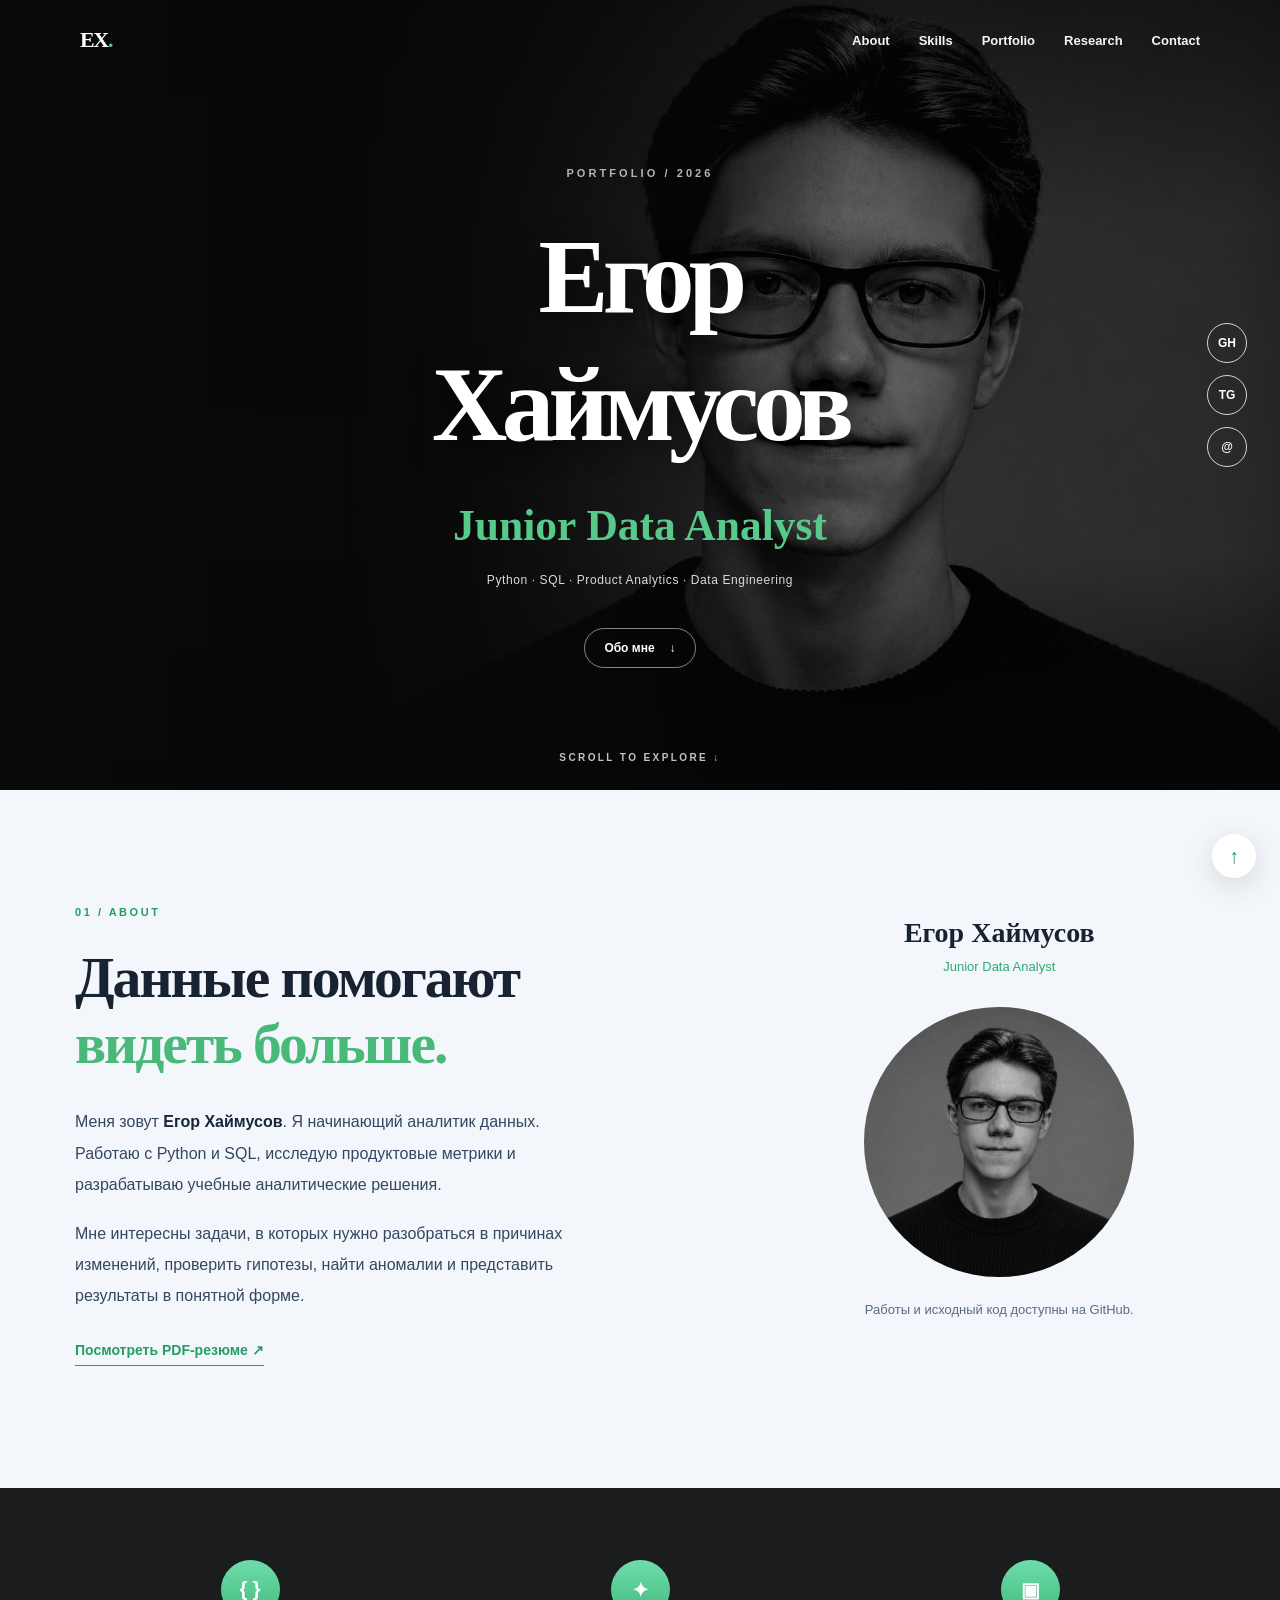
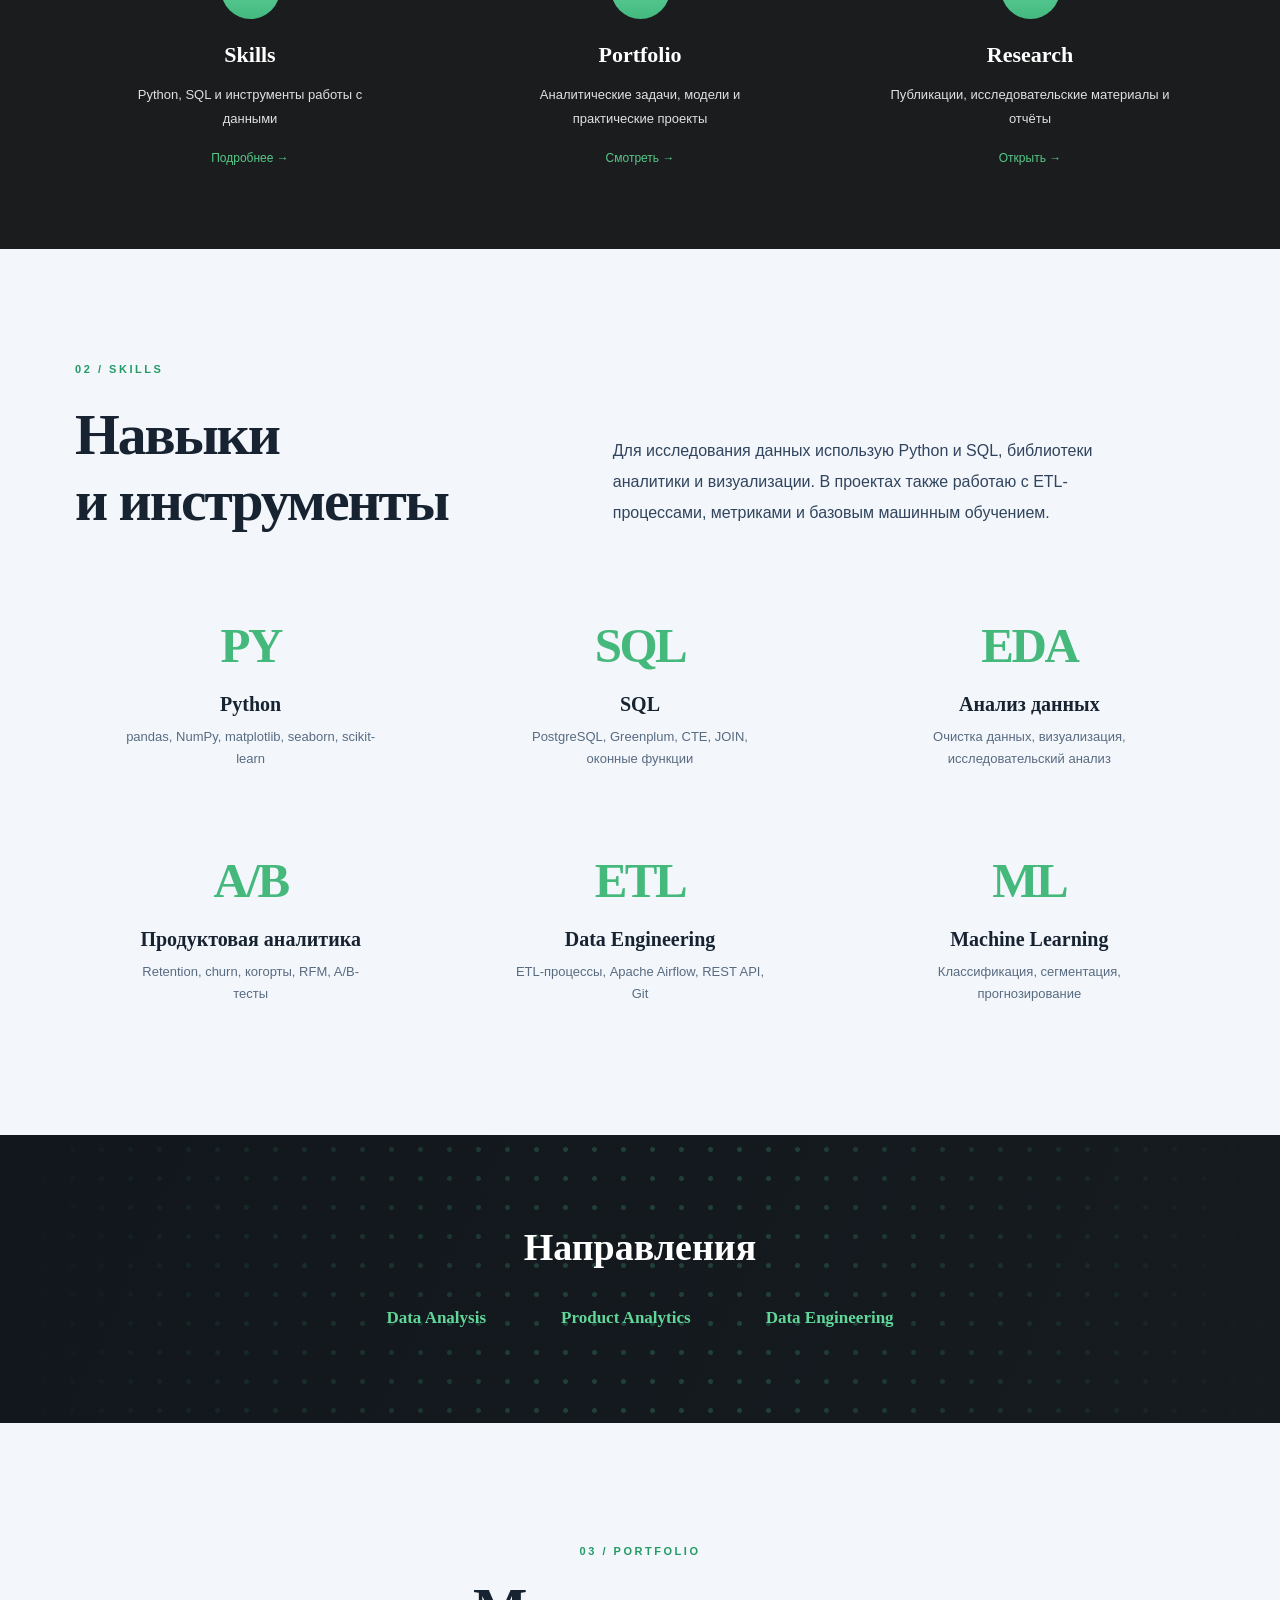
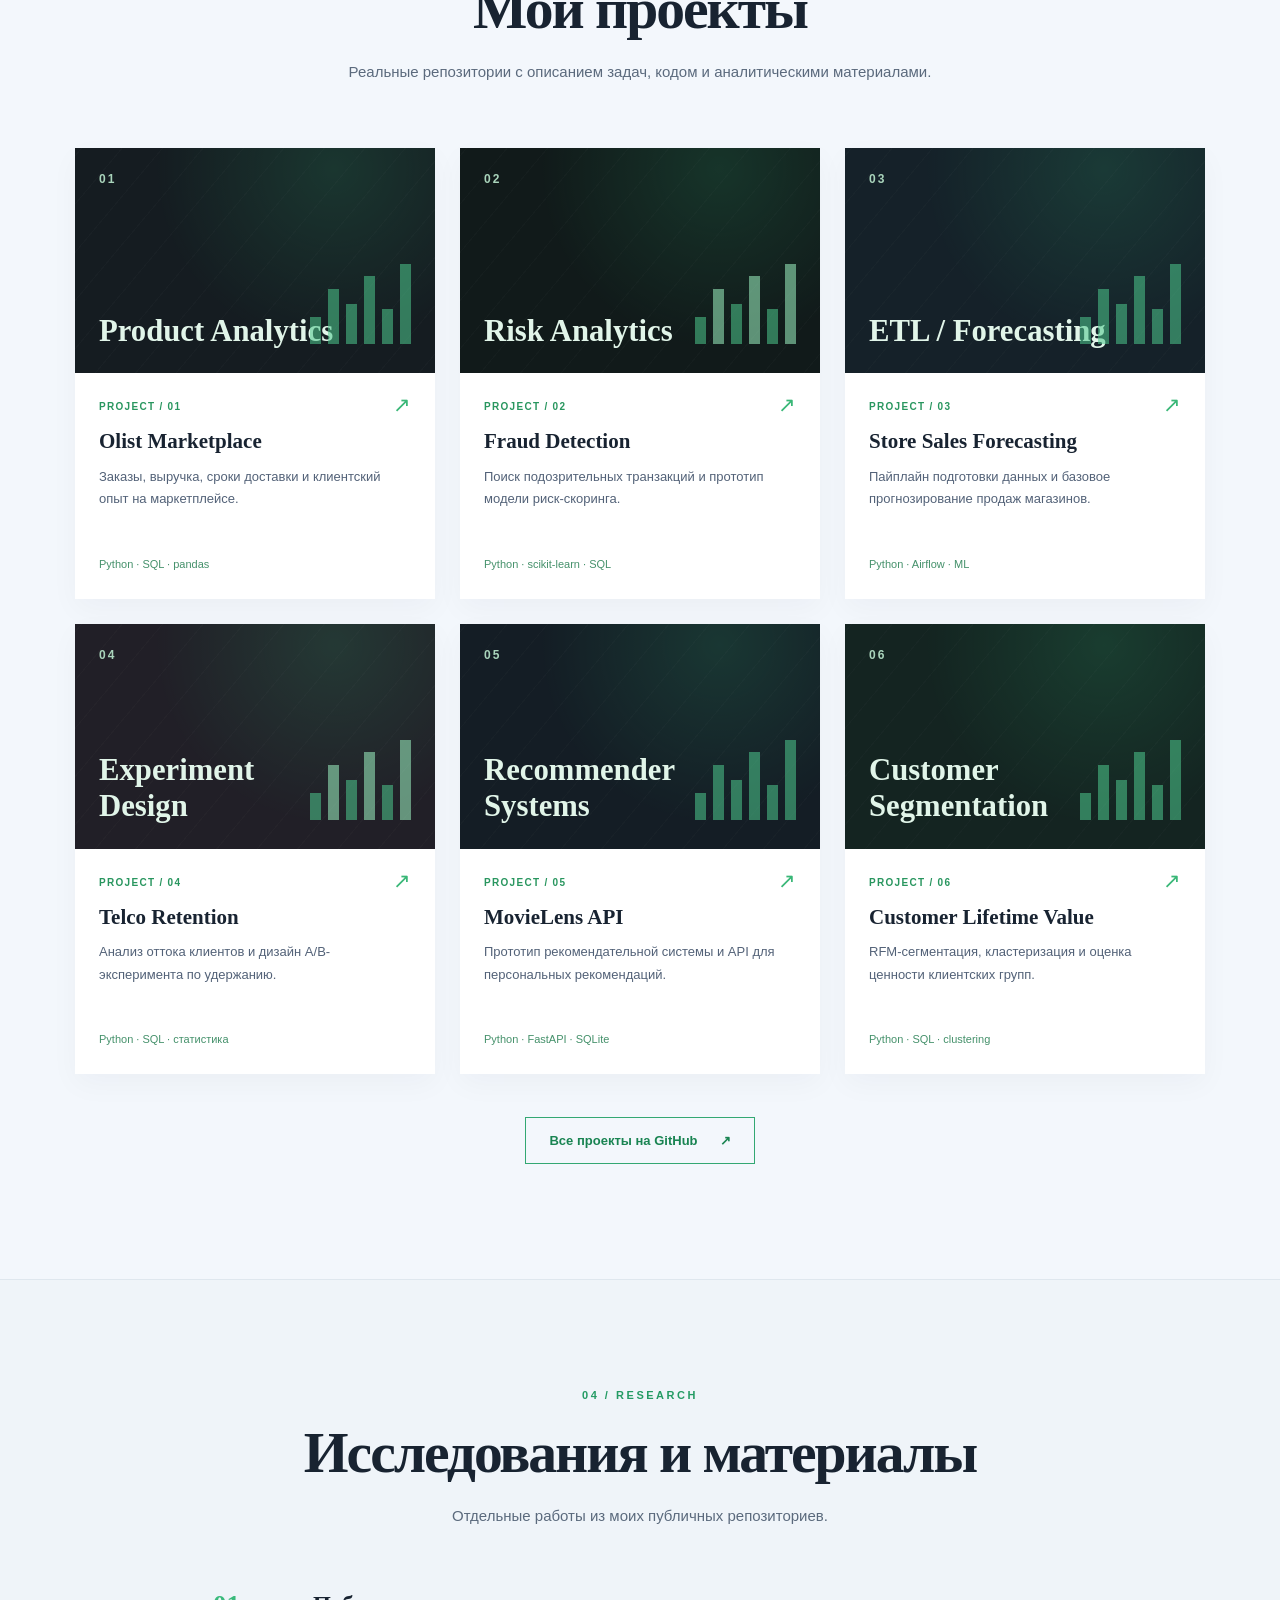
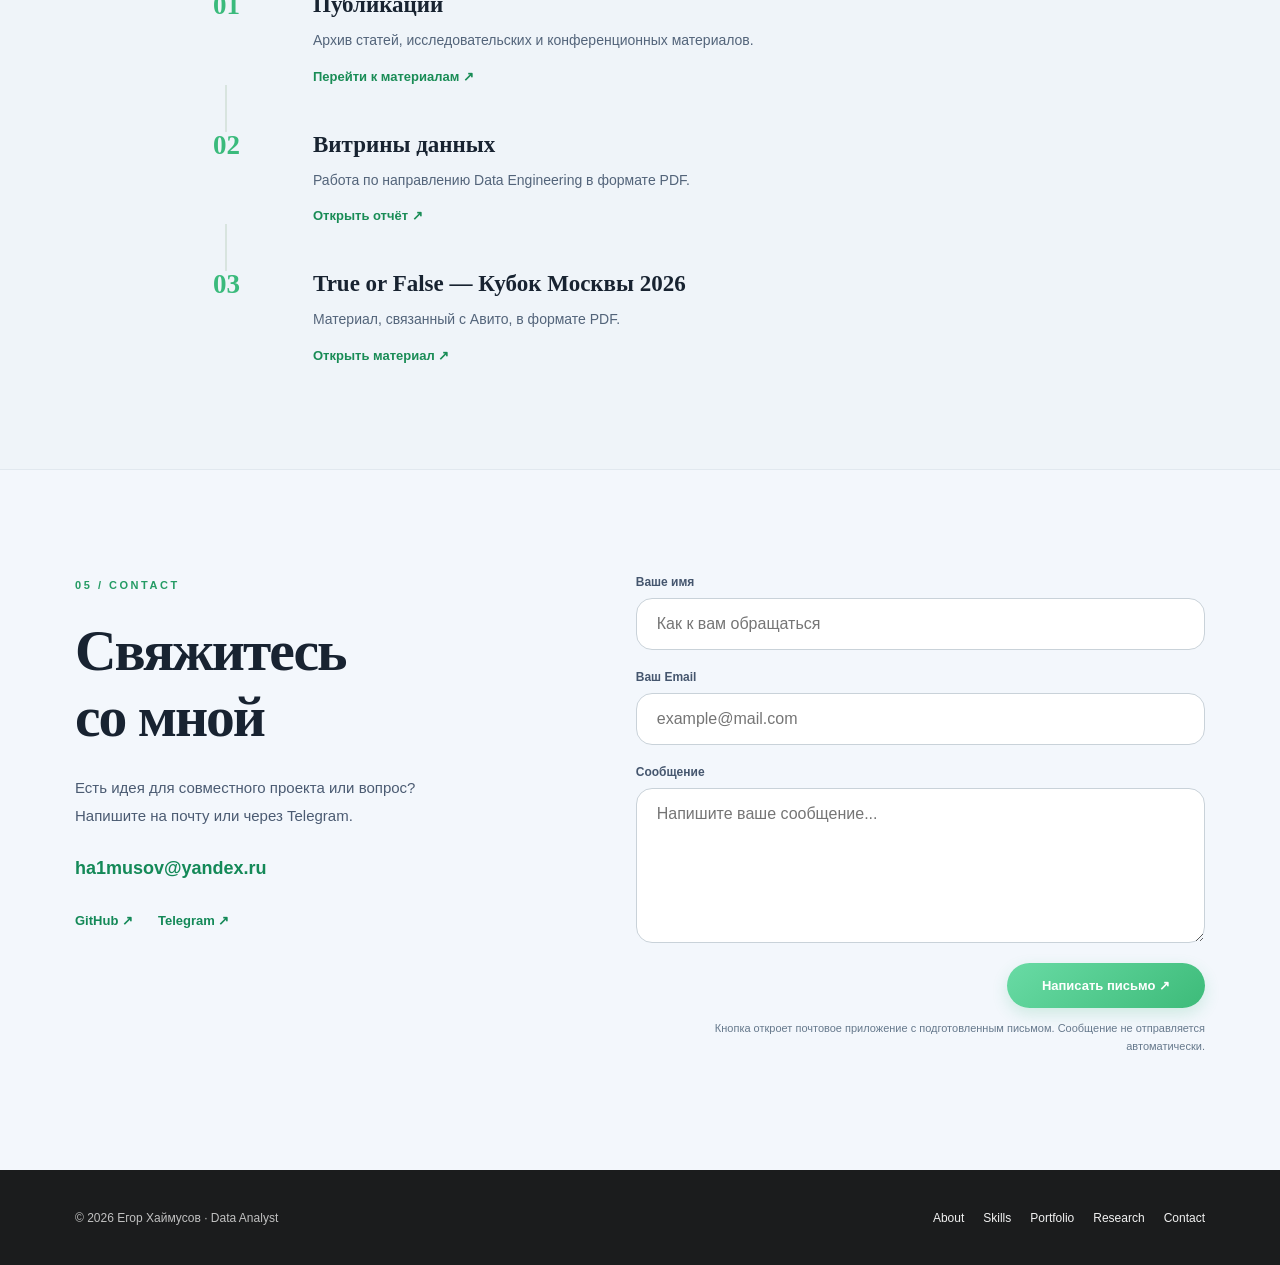
==== commit 5a5d886d: "style: blend hero portrait smoothly into dark background" ====
--- a/index.html
+++ b/index.html
@@ -10,7 +10,7 @@
   <meta property="og:title" content="Егор Хаймусов · Data Analyst">
   <meta property="og:description" content="Портфолио аналитика данных: проекты, навыки, публикации, контакты.">
   <title>Егор Хаймусов — Data Analyst · CV</title>
-  <link rel="stylesheet" href="styles.css?v=4">
+  <link rel="stylesheet" href="styles-v6.css">
 </head>
 <body id="top">
   <header class="site-header">
@@ -230,6 +230,6 @@
       <a class="backtop" href="#top" aria-label="Наверх">↑</a>
     </div>
   </footer>
-  <script src="script.js?v=4" defer></script>
+  <script src="script-v5.js" defer></script>
 </body>
 </html>
--- a/styles-v6.css
+++ b/styles-v6.css
@@ -0,0 +1,155 @@
+:root{--dark:#131416;--black:#090a0c;--paper:#f3f7fc;--white:#fff;--text:#182331;--muted:#41516b;--green:#57c98a;--deep-green:#249b64;--line:#dae1ea}
+*,*::before,*::after{box-sizing:border-box}
+html{scroll-behavior:smooth;scroll-padding-top:72px}
+body{margin:0;background:var(--paper);color:var(--text);font-family:Arial,"Helvetica Neue",Helvetica,sans-serif;-webkit-font-smoothing:antialiased}
+a{color:inherit;text-decoration:none}
+button,input,textarea{font:inherit}
+a:focus-visible,button:focus-visible,input:focus-visible,textarea:focus-visible{outline:3px solid var(--green);outline-offset:3px}
+.section-wrap{width:min(1130px,calc(100% - 56px));margin:0 auto}
+.site-header{position:absolute;top:0;left:0;right:0;z-index:20;color:white}
+.header-inner{height:80px;max-width:1180px;padding:0 30px;margin:auto;display:flex;align-items:center;justify-content:space-between}
+.wordmark{font-size:22px;font-weight:900;letter-spacing:-.06em;font-family:Georgia,"Times New Roman",serif}
+.wordmark span{color:var(--green)}
+.main-nav{display:flex;align-items:center;gap:29px}.main-nav a{font-size:13px;font-weight:600;color:#f5f5f5;transition:color .2s}.main-nav a:hover{color:var(--green)}
+.menu-toggle{display:none;border:0;background:transparent;padding:10px;cursor:pointer}
+.menu-toggle span{display:block;width:23px;height:2px;margin:5px 0;background:white}
+.hero{height:min(790px,100svh);min-height:600px;position:relative;display:flex;justify-content:center;align-items:center;isolation:isolate;overflow:hidden;background:#080809;color:#fff}
+.hero-image{position:absolute;inset:0;overflow:hidden;z-index:-3}
+.hero-image img{
+ height:100%;width:76%;position:absolute;right:-3%;top:0;
+ object-fit:cover;object-position:52% 39%;
+ filter:grayscale(100%) contrast(1.22) brightness(.66);
+ -webkit-mask-image:linear-gradient(to right,transparent 0%,rgba(0,0,0,.14) 12%,rgba(0,0,0,.49) 27%,rgba(0,0,0,.88) 42%,#000 57%,#000 92%,rgba(0,0,0,.84) 100%);
+ mask-image:linear-gradient(to right,transparent 0%,rgba(0,0,0,.14) 12%,rgba(0,0,0,.49) 27%,rgba(0,0,0,.88) 42%,#000 57%,#000 92%,rgba(0,0,0,.84) 100%);
+}
+.hero-shade{
+ position:absolute;inset:0;z-index:-2;pointer-events:none;
+ background:
+ linear-gradient(90deg,#080809 0%,rgba(8,8,9,.98) 13%,rgba(8,8,9,.88) 27%,rgba(8,8,9,.59) 44%,rgba(8,8,9,.22) 67%,rgba(8,8,9,.35) 100%),
+ linear-gradient(0deg,rgba(5,5,7,.78) 0%,rgba(5,5,7,.05) 30%,rgba(5,5,7,.08) 72%,rgba(5,5,7,.54) 100%);
+}
+.hero-content{text-align:center;padding:120px 95px 75px;position:relative;z-index:1}
+.hero-meta{font-size:11px;font-weight:700;letter-spacing:.28em;color:#b1b7b6;margin:0 0 34px}
+.hero h1{font-family:Georgia,"Times New Roman",serif;font-size:clamp(66px,8.2vw,128px);font-weight:750;line-height:1.22;letter-spacing:-.055em;margin:0 0 31px;text-shadow:0 6px 28px #0009}
+.hero h1 span{display:block}
+.hero-role{color:var(--green);font-family:Georgia,"Times New Roman",serif;font-size:clamp(25px,3.4vw,45px);margin:0 0 20px;font-weight:600}
+.hero-summary{font-size:12px;color:#d5ded9;letter-spacing:.05em;line-height:1.8;margin:0}
+.hero-cta{display:inline-flex;gap:15px;margin-top:37px;padding:12px 19px;border:1px solid #ffffff80;border-radius:999px;font-size:12px;color:#fff;font-weight:700}
+.hero-cta:hover{border-color:var(--green);color:var(--green)}
+.hero-social{position:absolute;right:33px;top:50%;transform:translateY(-50%);display:grid;gap:12px}
+.hero-social a{border:1px solid #d6d6d6;border-radius:50%;width:40px;height:40px;display:grid;place-items:center;color:white;font-size:12px;font-weight:700}
+.hero-social a:hover{background:var(--green);color:#07120c;border-color:var(--green)}
+.hero-index{position:absolute;bottom:27px;font-size:10px;font-weight:700;letter-spacing:.24em;color:#c3c3c3}
+.section-light{background:var(--paper)}
+.about{padding:112px 0 122px}
+.about-layout{display:grid;grid-template-columns:1.1fr .75fr;gap:115px;align-items:start}
+.small-heading{font-size:11px;letter-spacing:.23em;color:var(--deep-green);font-weight:800}
+.about h2,.skills h2,.center-head h2,.contact h2{font-family:Georgia,"Times New Roman",serif;font-size:clamp(36px,4.5vw,64px);line-height:1.14;letter-spacing:-.035em;margin:25px 0 30px}
+.about h2 em{font-style:normal;color:#49b878}
+.about-text p{max-width:510px;line-height:1.95;font-size:16px;color:#344761;margin:0 0 18px}
+.about-text strong{color:#17263a}
+.inline-link{display:inline-block;font-weight:700;font-size:14px;margin-top:13px;color:#239e64;border-bottom:1px solid #239e64;padding-bottom:7px}
+.inline-link:hover{color:#176d45}
+.about-side{text-align:center;padding-top:15px}
+.about-side h3{font-family:Georgia,"Times New Roman",serif;font-size:28px;line-height:1.15;margin:0 0 10px}
+.about-side-role{font-size:13px;color:#2aaa70;margin:0 0 33px}
+.about-avatar{width:min(270px,85%);aspect-ratio:1;margin:auto;border-radius:50%;overflow:hidden;background:#d3d3d3}
+.about-avatar img{width:100%;height:100%;object-fit:cover;object-position:50% 37%;filter:grayscale(100%)}
+.about-side-caption{font-size:13px;color:#5a6b82;margin:25px auto 0;max-width:280px}
+.quick-links{background:#1b1c1d;color:#fff;padding:72px 0 83px}
+.quick-grid{display:grid;grid-template-columns:repeat(3,1fr);gap:40px}
+.quick-item{text-align:center;padding:0 20px;display:block}
+.quick-icon{width:59px;height:59px;display:grid;place-items:center;margin:0 auto 23px;border-radius:50%;background:linear-gradient(#6eddab,#43b97e);color:#fff;font-size:20px;font-weight:700}
+.quick-item h3{font-family:Georgia,"Times New Roman",serif;font-size:22px;margin:0 0 15px}
+.quick-item p{font-size:13px;line-height:1.8;max-width:280px;margin:0 auto 18px;color:#e0e0e0}
+.quick-more{font-size:12px;color:var(--green)}
+.quick-item:hover .quick-more{text-decoration:underline}
+.skills{padding:110px 0 115px}
+.skills-intro{display:grid;grid-template-columns:.85fr 1.15fr;gap:100px;align-items:end;margin-bottom:66px}
+.skills h2{margin-bottom:0}
+.skills-intro>p{color:#31445d;font-size:16px;line-height:1.95;margin:0 0 5px;max-width:530px}
+.skills-grid{display:grid;grid-template-columns:repeat(3,1fr);gap:50px 38px}
+.skill{text-align:center;padding:15px 5px}
+.skill-big{display:block;font-family:Georgia,"Times New Roman",serif;font-size:49px;font-weight:700;color:#45b87b;line-height:1.25;margin-bottom:17px;letter-spacing:-.05em}
+.skill h3{font-family:Georgia,"Times New Roman",serif;font-size:20px;margin:0 0 10px}
+.skill p{color:#596b81;line-height:1.7;font-size:13px;max-width:250px;margin:0 auto}
+.focus-band{position:relative;overflow:hidden;background:linear-gradient(115deg,#11171c,#161b20);padding:90px 0 95px;text-align:center;color:#fff}
+.focus-pattern{position:absolute;inset:0;opacity:.22;background-image:radial-gradient(#4ec891 2px,transparent 3px);background-size:29px 29px;mask-image:linear-gradient(to right,transparent,#000 45%,#000 60%,transparent)}
+.focus-band>.section-wrap{position:relative}
+.focus-band h2{font-family:Georgia,"Times New Roman",serif;font-size:38px;margin:0 0 39px}
+.focus-list{display:flex;justify-content:center;align-items:center;gap:75px;flex-wrap:wrap}
+.focus-list span{font-size:17px;color:#60d699;font-family:Georgia,"Times New Roman",serif;font-weight:700}
+.projects{padding:118px 0 115px}
+.center-head{text-align:center;margin:0 auto 63px;max-width:690px}
+.center-head h2{margin:17px 0}
+.center-head>p{font-size:15px;color:#5b6a7d;line-height:1.75;margin:0}
+.portfolio-grid{display:grid;grid-template-columns:repeat(3,1fr);gap:25px}
+.portfolio-card{background:#fff;box-shadow:0 10px 28px #18202d09;overflow:hidden}
+.portfolio-link{display:block;height:100%}
+.portfolio-art{position:relative;height:225px;overflow:hidden;background:#151c21;color:#e1f5e9}
+.portfolio-art:before{content:"";position:absolute;inset:-40px;opacity:.45;background:repeating-linear-gradient(130deg,transparent 0 30px,#ffffff0a 30px 31px),radial-gradient(circle at 68% 20%,#34b47762,transparent 47%)}
+.art-fraud{background:#111a1a}.art-forecast{background:#152129}.art-telco{background:#211f27}.art-movies{background:#141d25}.art-clv{background:#142421}
+.art-inner{position:absolute;inset:24px;display:flex;flex-direction:column;justify-content:space-between}
+.art-no{font-size:12px;font-weight:800;letter-spacing:.18em;color:#a9d4bb}
+.art-key{font-family:Georgia,"Times New Roman",serif;font-weight:700;font-size:clamp(24px,2.4vw,33px);line-height:1.18;max-width:240px}
+.art-pattern{position:absolute;bottom:5px;right:0;display:flex;gap:7px;align-items:end;opacity:.55}
+.art-pattern span{display:block;background:#4ec98e;width:11px;height:27px}.art-pattern span:nth-child(2){height:55px}.art-pattern span:nth-child(3){height:40px}.art-pattern span:nth-child(4){height:68px}.art-pattern span:nth-child(5){height:35px}.art-pattern span:nth-child(6){height:80px}
+.art-fraud .art-pattern span:nth-child(even),.art-telco .art-pattern span:nth-child(even){background:#9ef4c3}
+.portfolio-details{padding:23px 24px 27px;position:relative}
+.portfolio-num{font-size:10px;color:#29965f;font-weight:800;letter-spacing:.13em}
+.portfolio-open{position:absolute;right:24px;top:20px;font-size:21px;color:#39b777}
+.portfolio-details h3{font-family:Georgia,"Times New Roman",serif;font-size:21px;margin:14px 0 10px;line-height:1.3}
+.portfolio-details p{font-size:13px;color:#536278;line-height:1.75;min-height:69px;margin:0 0 19px}
+.portfolio-stack{font-size:11px;color:#45916b}
+.portfolio-link:hover .portfolio-art:before{opacity:.75}
+.projects-footer{text-align:center;margin-top:43px}
+.outline-button{display:inline-flex;align-items:center;gap:22px;padding:15px 23px;border:1px solid #33a873;color:#198452;font-size:13px;font-weight:700}
+.outline-button:hover{background:#35b878;color:white}
+.research{padding:105px 0;background:#eff4f9;border-top:1px solid #dfe7ee}
+.research-timeline{max-width:830px;margin:0 auto;border-left:2px solid #d8e4df}
+.research-entry{display:grid;grid-template-columns:68px 1fr;gap:18px;position:relative;padding:0 0 47px}
+.research-entry:last-child{padding-bottom:0}
+.timeline-number{font-family:Georgia,"Times New Roman",serif;font-weight:700;font-size:27px;color:#3aba7c;transform:translateX(-14px);background:#eff4f9;line-height:1}
+.research-entry h3{font-family:Georgia,"Times New Roman",serif;font-size:23px;margin:0 0 11px}
+.research-entry p{line-height:1.7;color:#53647a;margin:0 0 14px;font-size:14px}
+.research-entry a{color:#198c56;font-size:13px;font-weight:700}
+.research-entry a:hover{text-decoration:underline}
+.contact{padding:105px 0 115px;background:#f3f7fc;border-top:1px solid #e1e8ef}
+.contact-grid{display:grid;grid-template-columns:.9fr 1.1fr;gap:95px}
+.contact h2{margin-bottom:24px}
+.contact-grid>div:first-child>p{color:#4b5b72;line-height:1.9;font-size:15px;max-width:350px}
+.contact-email{font-weight:700;display:block;color:#148958;font-size:18px;word-break:break-word;margin-top:27px}
+.contact-social{display:flex;gap:25px;margin-top:34px}
+.contact-social a{font-size:13px;color:#148958;font-weight:700}
+.contact-social a:hover{text-decoration:underline}
+.contact-form{display:flex;flex-direction:column;gap:9px}
+.contact-form label{font-size:12px;color:#45566e;font-weight:700}
+.contact-form input,.contact-form textarea{width:100%;background:#fff;border:1px solid #c9d2d9;border-radius:16px;padding:16px 20px;margin-bottom:11px;color:#182331}
+.contact-form textarea{resize:vertical;min-height:155px}
+.contact-form button{align-self:flex-end;background:linear-gradient(140deg,#69dba5,#3dbb79);color:#fff;border:0;border-radius:25px;padding:15px 35px;font-size:13px;cursor:pointer;font-weight:700;box-shadow:0 6px 16px #30b57630}
+.contact-form button:hover{background:#29a76a}
+.form-hint{font-size:11px;line-height:1.65;color:#66798c;text-align:right;margin:2px 0 0}
+.footer{background:#1b1c1d;color:#fff}
+.footer-inner{min-height:95px;display:flex;align-items:center;justify-content:space-between;gap:24px}
+.footer-inner p{font-size:12px;color:#c1c1c1}
+.footer-inner nav{display:flex;gap:19px;flex-wrap:wrap}
+.footer-inner nav a{font-size:12px;color:#f2f2f2}
+.footer-inner nav a:hover{color:var(--green)}
+.backtop{position:fixed;z-index:15;right:24px;bottom:22px;background:#fff;color:#229d60;width:44px;height:44px;border-radius:50%;box-shadow:0 7px 30px #0002;display:grid;place-items:center;font-weight:900;font-size:20px}
+@media(max-width:1000px){.about-layout{gap:55px}.skills-intro{gap:40px}.portfolio-grid{grid-template-columns:repeat(2,1fr)}.contact-grid{gap:40px}.hero-image img{width:82%}}
+@media(max-width:750px){.section-wrap{width:calc(100% - 38px)}.header-inner{height:68px;padding:0 20px}.menu-toggle{display:block}.main-nav{display:none;position:absolute;top:68px;left:0;right:0;background:#131416;padding:20px 25px 27px;flex-direction:column;align-items:flex-start;gap:20px}.main-nav.open{display:flex}.main-nav a{font-size:15px}
+ .hero{height:auto;min-height:630px}.hero-content{padding:140px 30px 100px}.hero h1{font-size:clamp(52px,12vw,90px)}.hero-meta{margin-bottom:22px}.hero-image img{
+ width:100%;right:0;object-position:52% 30%;opacity:.90;
+ -webkit-mask-image:linear-gradient(to right,rgba(0,0,0,.6),#000 33%,#000 84%,rgba(0,0,0,.8));
+ mask-image:linear-gradient(to right,rgba(0,0,0,.6),#000 33%,#000 84%,rgba(0,0,0,.8));
+}
+.hero-shade{background:linear-gradient(90deg,rgba(5,5,7,.87),rgba(5,5,7,.52) 60%,rgba(5,5,7,.44)),linear-gradient(0deg,rgba(4,4,5,.79),transparent 40%,rgba(4,4,5,.26))}.hero-social{top:auto;bottom:20px;right:18px;transform:none;display:flex}.hero-index{left:20px;bottom:20px}
+ .about{padding:75px 0}.about-layout,.skills-intro,.contact-grid{grid-template-columns:1fr;gap:35px}.about-side{padding-top:15px}
+ .quick-grid{grid-template-columns:1fr;gap:45px}.quick-links{padding:65px 0}
+ .skills,.projects,.research,.contact{padding:75px 0}.skills-grid{grid-template-columns:repeat(2,1fr);gap:30px}.focus-list{gap:25px}.contact-form button{align-self:stretch}
+ .footer-inner{flex-wrap:wrap;padding:25px 0;justify-content:start}
+}
+@media(max-width:520px){.hero-content{padding:140px 15px 118px}.hero h1{font-size:clamp(48px,11.5vw,73px);line-height:1.3}.hero-role{font-size:25px}.hero-summary{font-size:11px}.hero-meta{font-size:10px}.hero-social{bottom:11px;right:12px}.hero-index{bottom:15px;max-width:125px;line-height:1.5}
+ .about h2,.skills h2,.center-head h2,.contact h2{font-size:38px}.about-text p{font-size:15px}
+ .skills-grid,.portfolio-grid{grid-template-columns:1fr}.portfolio-details p{min-height:0}.focus-list{display:grid;gap:20px}.project-art{height:220px}.contact-email{font-size:16px}.footer-inner nav{gap:13px}}
+@media(prefers-reduced-motion:reduce){html{scroll-behavior:auto}*,*::before,*::after{transition:none!important}}
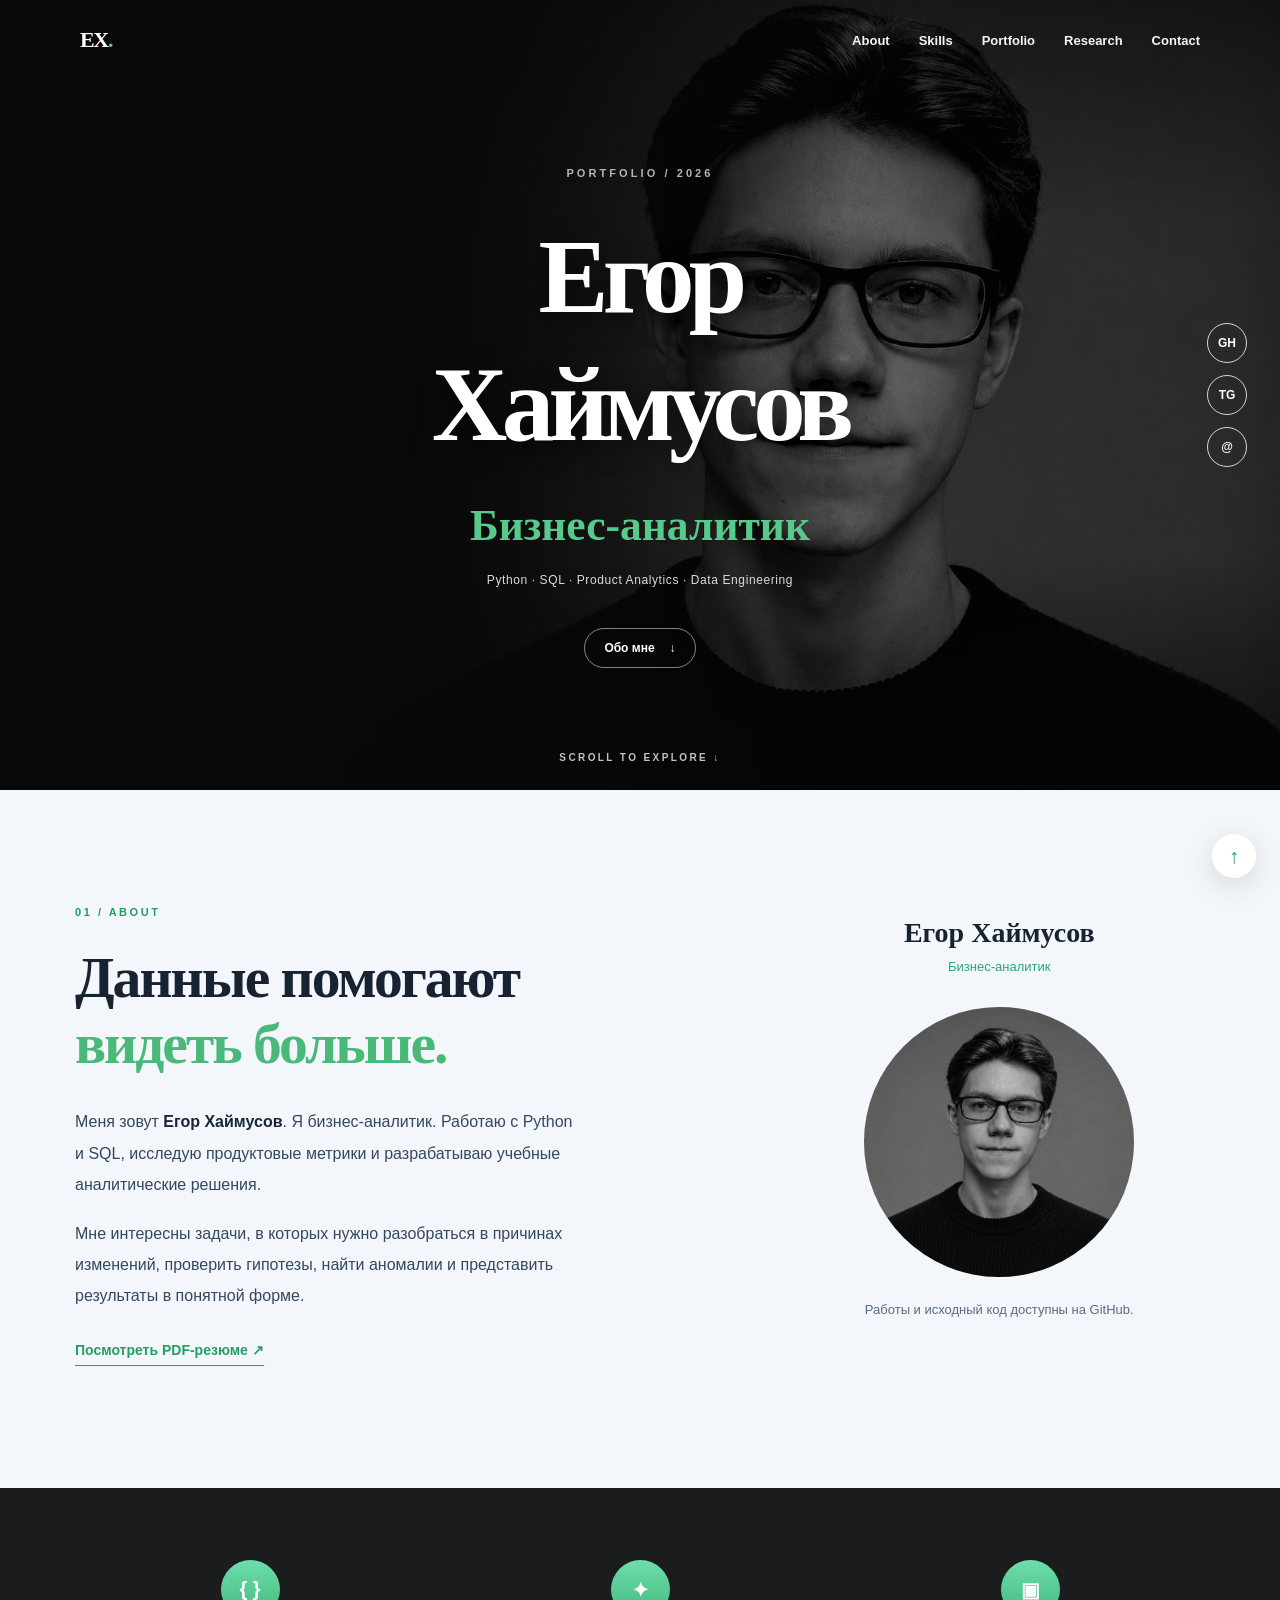
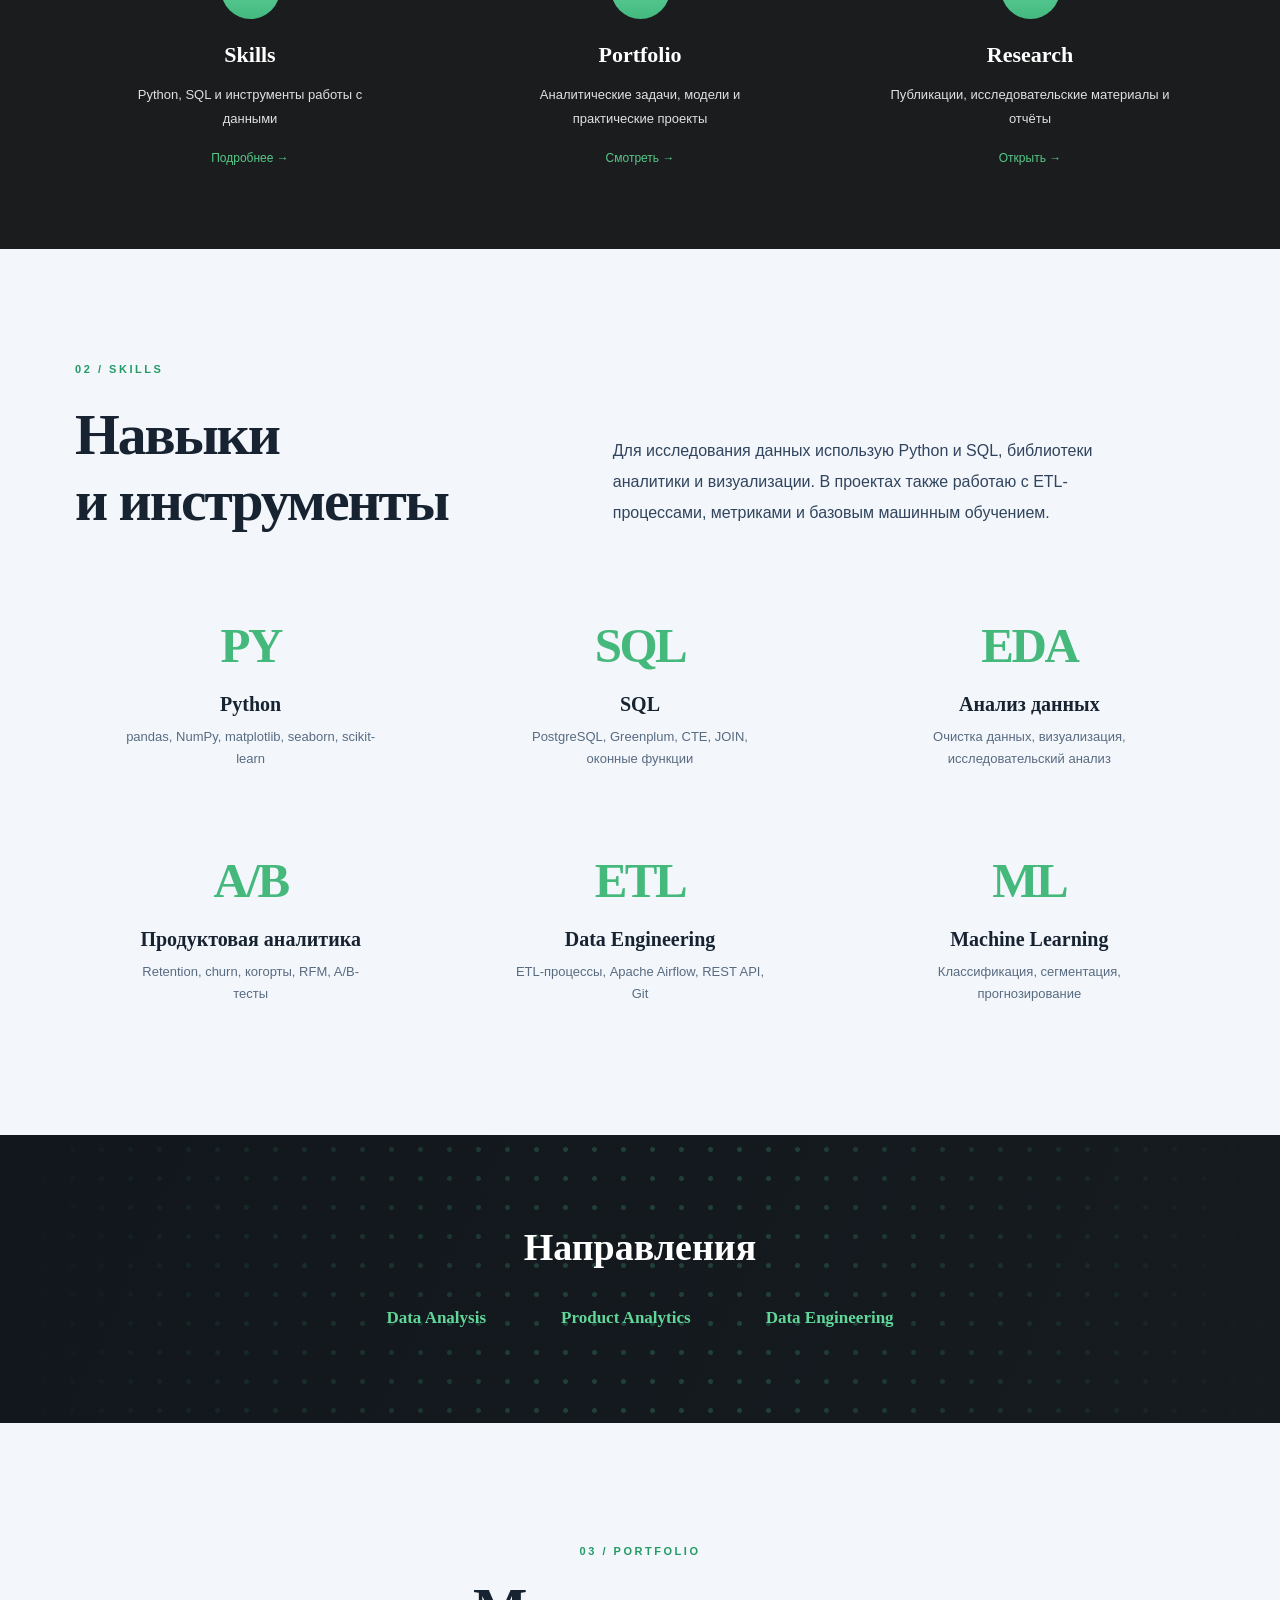
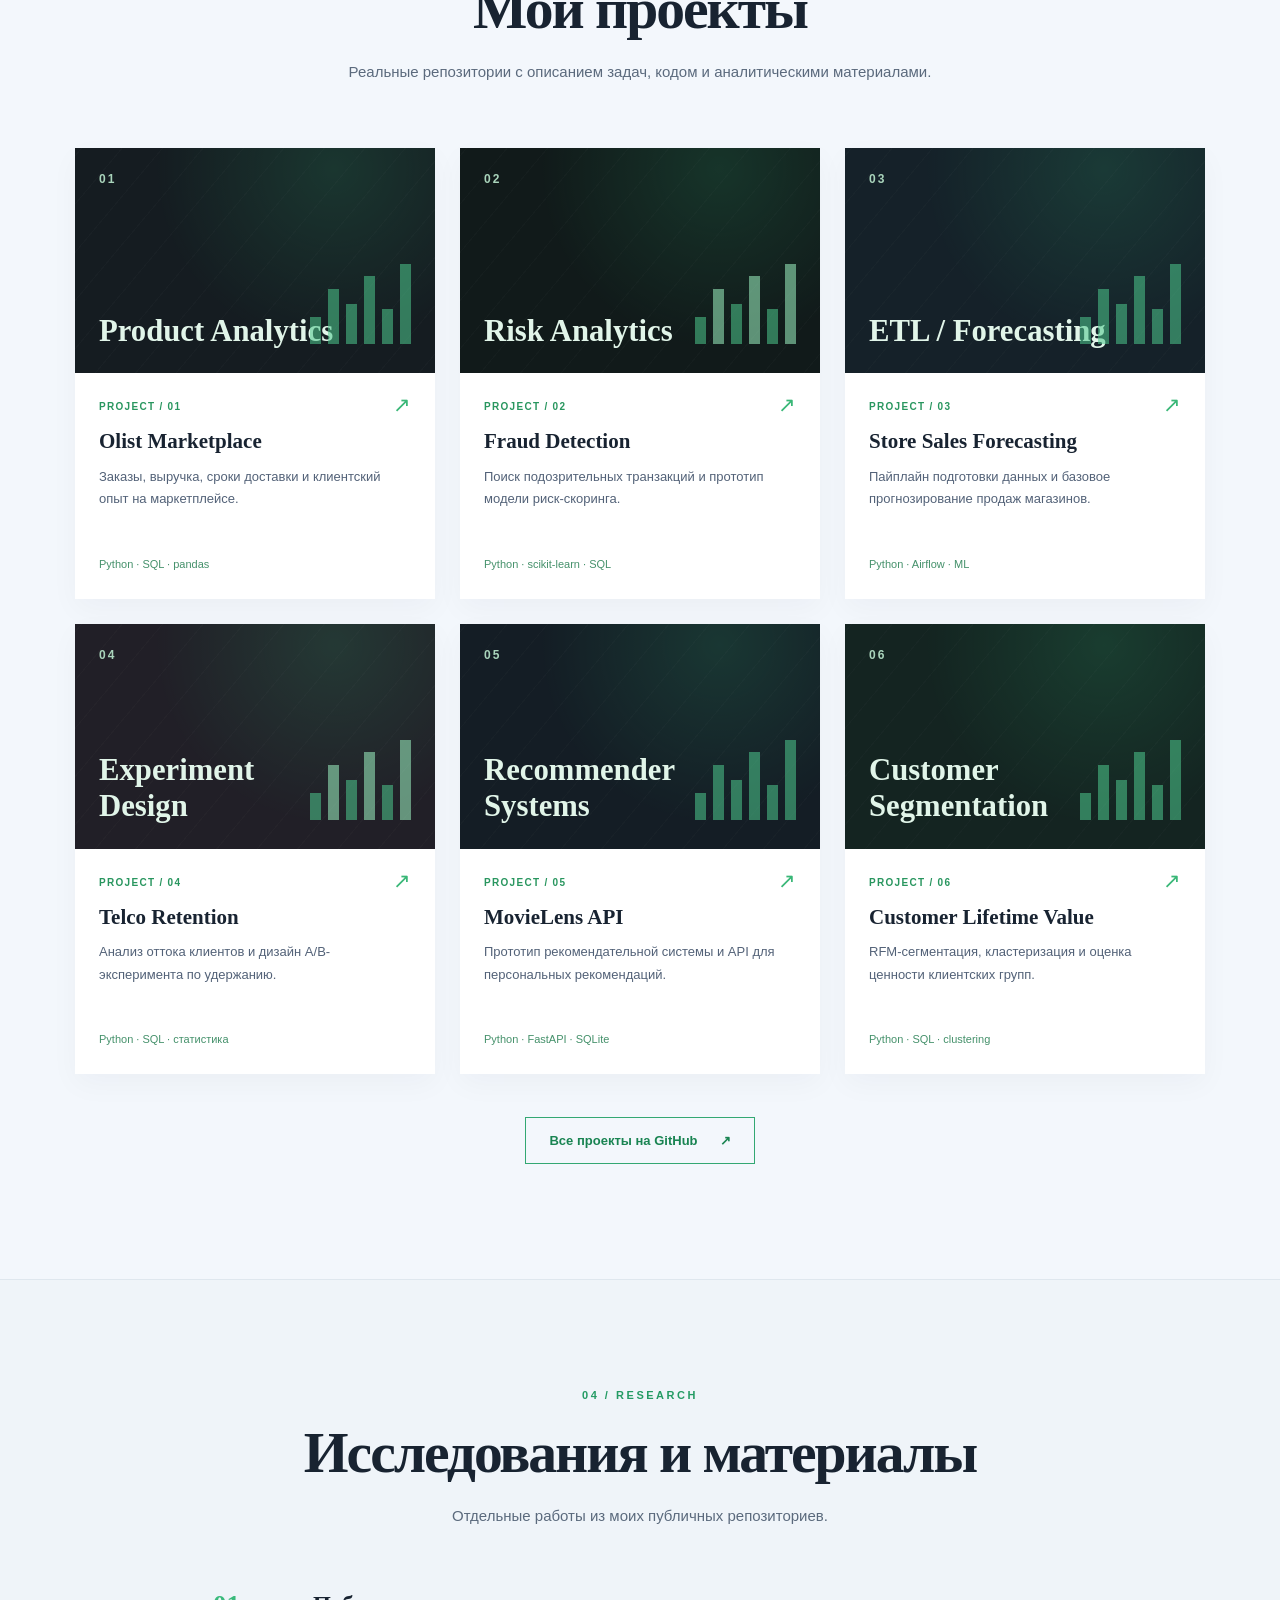
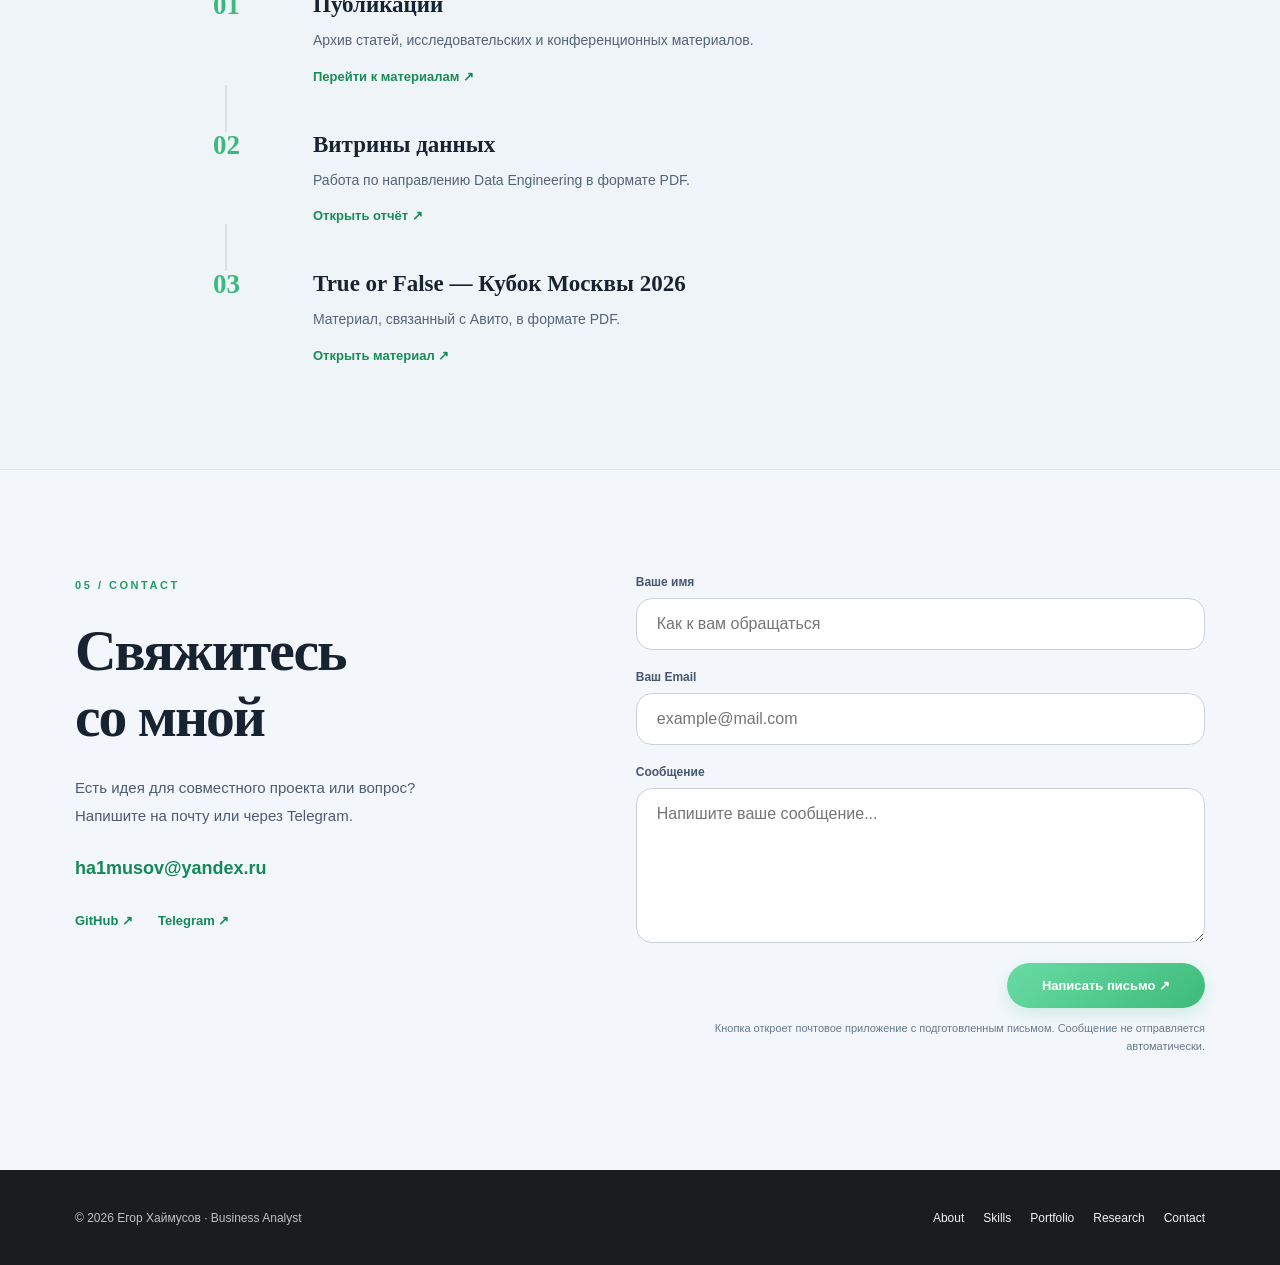
==== commit ed2c84f0: "content: change CV role to Business Analyst" ====
--- a/index.html
+++ b/index.html
@@ -5,11 +5,11 @@
   <meta name="viewport" content="width=device-width, initial-scale=1">
   <meta name="color-scheme" content="light">
   <meta name="theme-color" content="#101113">
-  <meta name="description" content="Егор Хаймусов — Junior Data Analyst. Резюме, навыки и проекты по аналитике данных, Python, SQL и ETL.">
+  <meta name="description" content="Егор Хаймусов — Бизнес-аналитик. Резюме, навыки и проекты по аналитике данных, Python, SQL и ETL.">
   <meta property="og:type" content="website">
-  <meta property="og:title" content="Егор Хаймусов · Data Analyst">
-  <meta property="og:description" content="Портфолио аналитика данных: проекты, навыки, публикации, контакты.">
-  <title>Егор Хаймусов — Data Analyst · CV</title>
+  <meta property="og:title" content="Егор Хаймусов · Business Analyst">
+  <meta property="og:description" content="Портфолио бизнес-аналитика: проекты, навыки, публикации, контакты.">
+  <title>Егор Хаймусов — Business Analyst · CV</title>
   <link rel="stylesheet" href="styles-v6.css">
 </head>
 <body id="top">
@@ -31,7 +31,7 @@
       <div class="hero-content">
         <p class="hero-meta">PORTFOLIO / 2026</p>
         <h1 id="hero-title"><span>Егор</span><span>Хаймусов</span></h1>
-        <p class="hero-role">Junior Data Analyst</p>
+        <p class="hero-role">Бизнес-аналитик</p>
         <p class="hero-summary">Python · SQL · Product Analytics · Data Engineering</p>
         <a class="hero-cta" href="#about">Обо мне <span aria-hidden="true">↓</span></a>
       </div>
@@ -48,13 +48,13 @@
         <div class="about-text">
           <span class="small-heading">01 / ABOUT</span>
           <h2>Данные помогают<br><em>видеть больше.</em></h2>
-          <p>Меня зовут <strong>Егор Хаймусов</strong>. Я начинающий аналитик данных. Работаю с Python и SQL, исследую продуктовые метрики и разрабатываю учебные аналитические решения.</p>
+          <p>Меня зовут <strong>Егор Хаймусов</strong>. Я бизнес-аналитик. Работаю с Python и SQL, исследую продуктовые метрики и разрабатываю учебные аналитические решения.</p>
           <p>Мне интересны задачи, в которых нужно разобраться в причинах изменений, проверить гипотезы, найти аномалии и представить результаты в понятной форме.</p>
           <a class="inline-link" href="https://github.com/haymuzz/MyProjects---DataAnalyst/blob/main/resume/Egor_Khaimusov_Resume.pdf" target="_blank" rel="noopener noreferrer">Посмотреть PDF-резюме ↗</a>
         </div>
         <div class="about-side">
           <h3>Егор Хаймусов</h3>
-          <p class="about-side-role">Junior Data Analyst</p>
+          <p class="about-side-role">Бизнес-аналитик</p>
           <div class="about-avatar"><img src="assets/profile-photo-v2.webp" width="1254" height="1254" loading="lazy" alt="Чёрно-белый портрет Егора Хаймусова"></div>
           <p class="about-side-caption">Работы и исходный код доступны на GitHub.</p>
         </div>
@@ -225,7 +225,7 @@
   </main>
   <footer class="footer">
     <div class="section-wrap footer-inner">
-      <p>© <span id="year">2026</span> Егор Хаймусов · Data Analyst</p>
+      <p>© <span id="year">2026</span> Егор Хаймусов · Business Analyst</p>
       <nav aria-label="Навигация в подвале"><a href="#about">About</a><a href="#skills">Skills</a><a href="#projects">Portfolio</a><a href="#research">Research</a><a href="#contact">Contact</a></nav>
       <a class="backtop" href="#top" aria-label="Наверх">↑</a>
     </div>
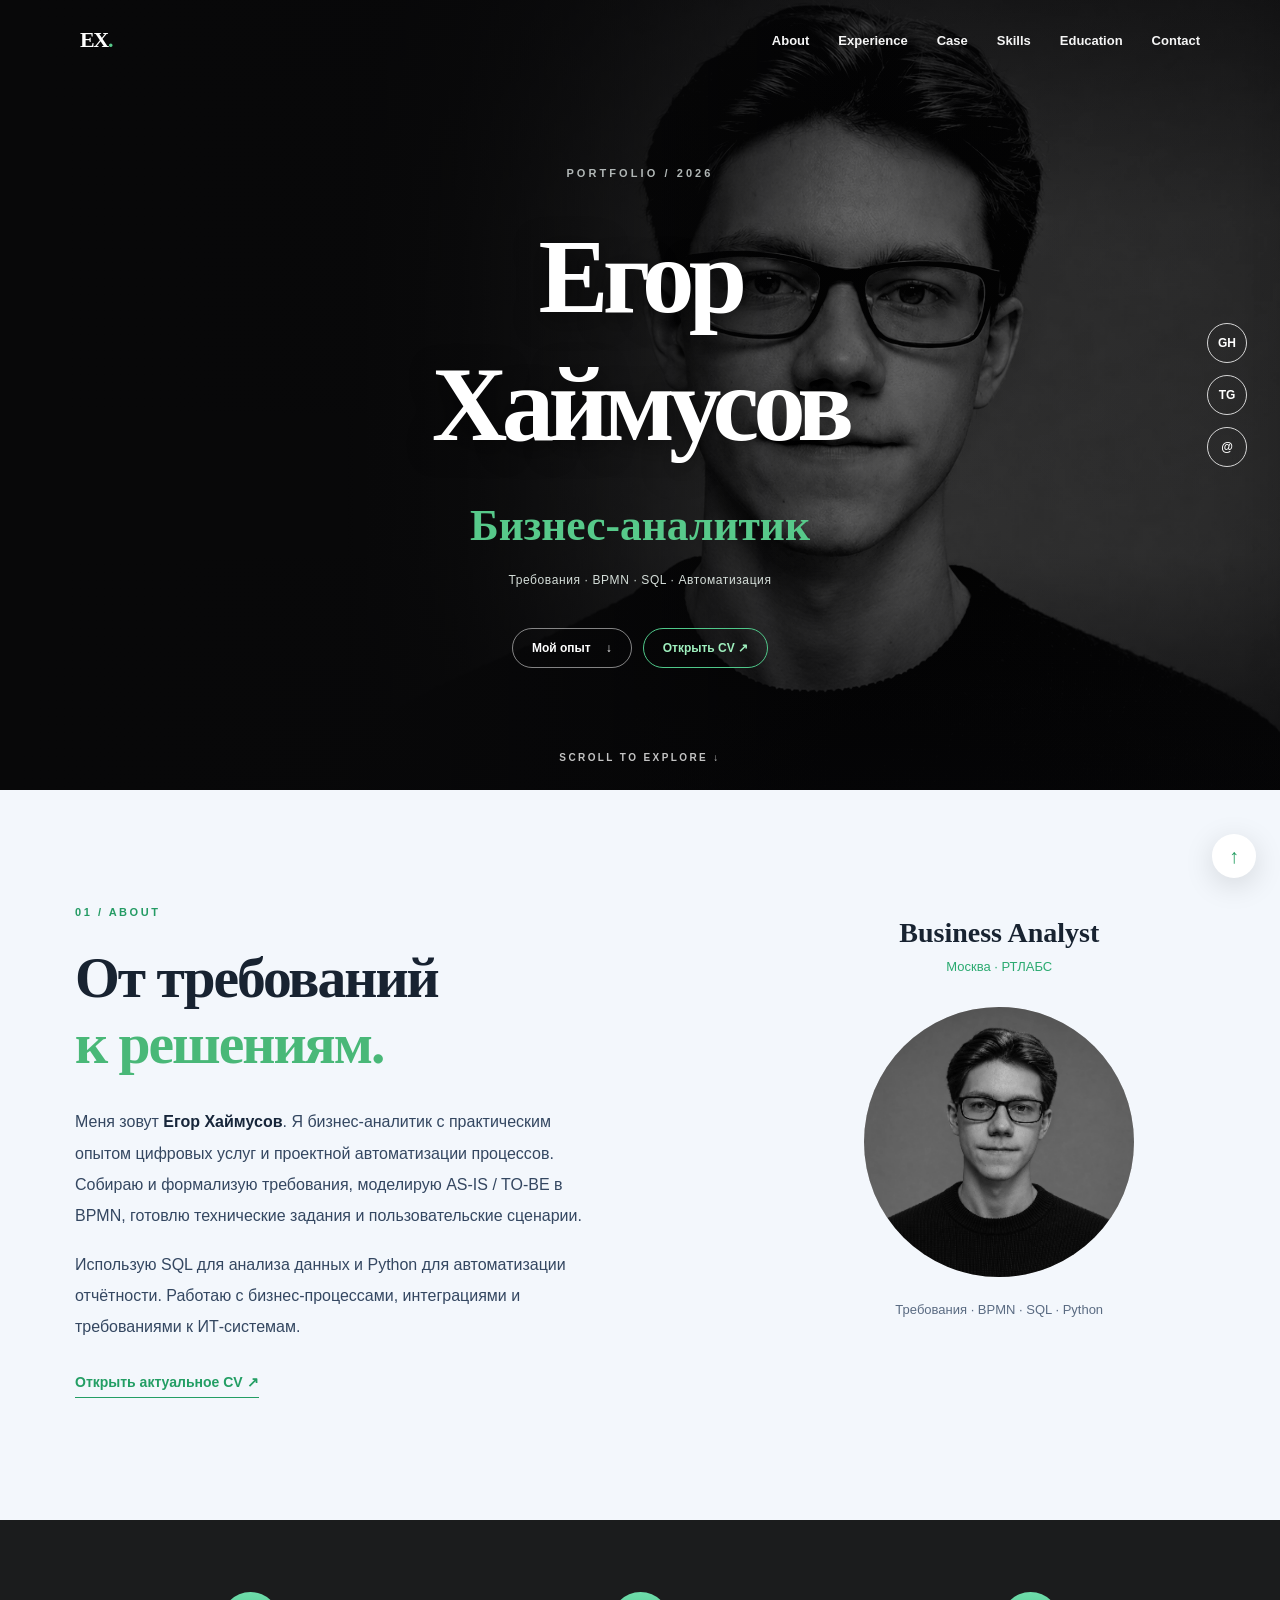
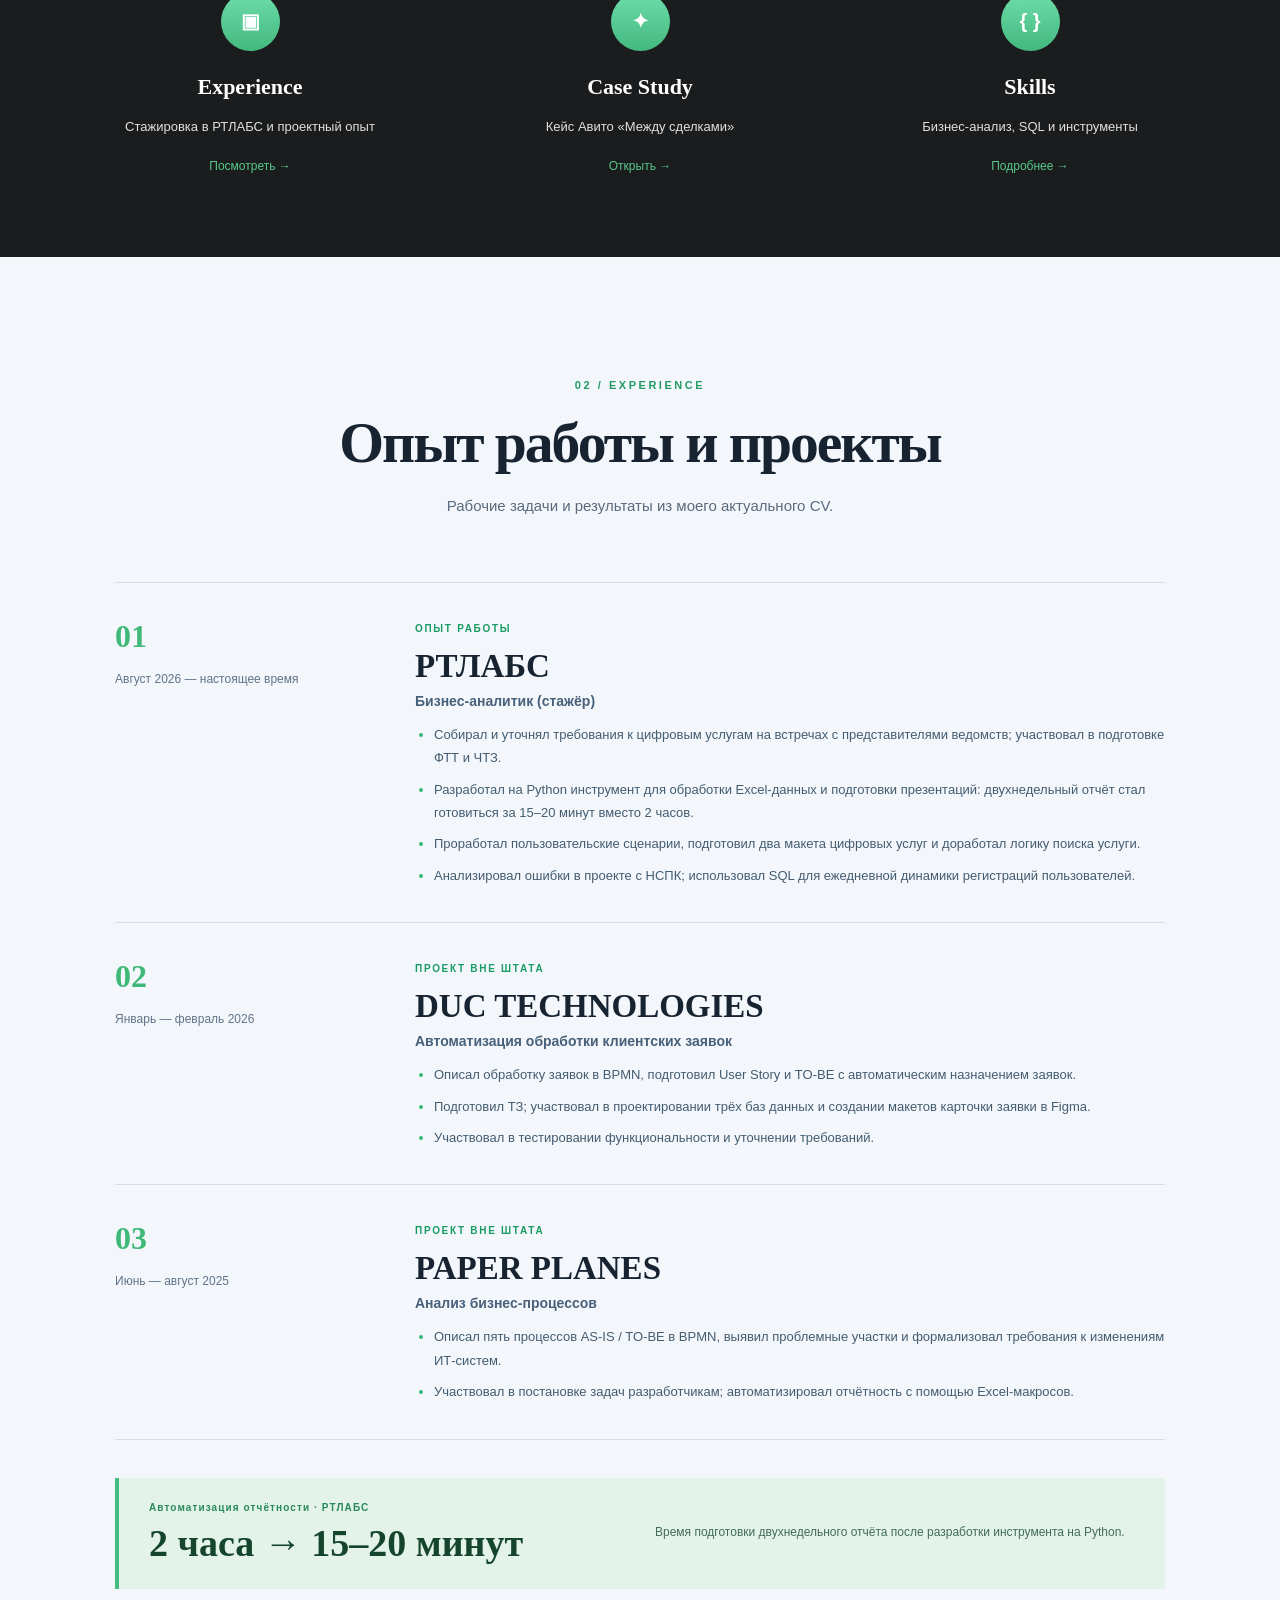
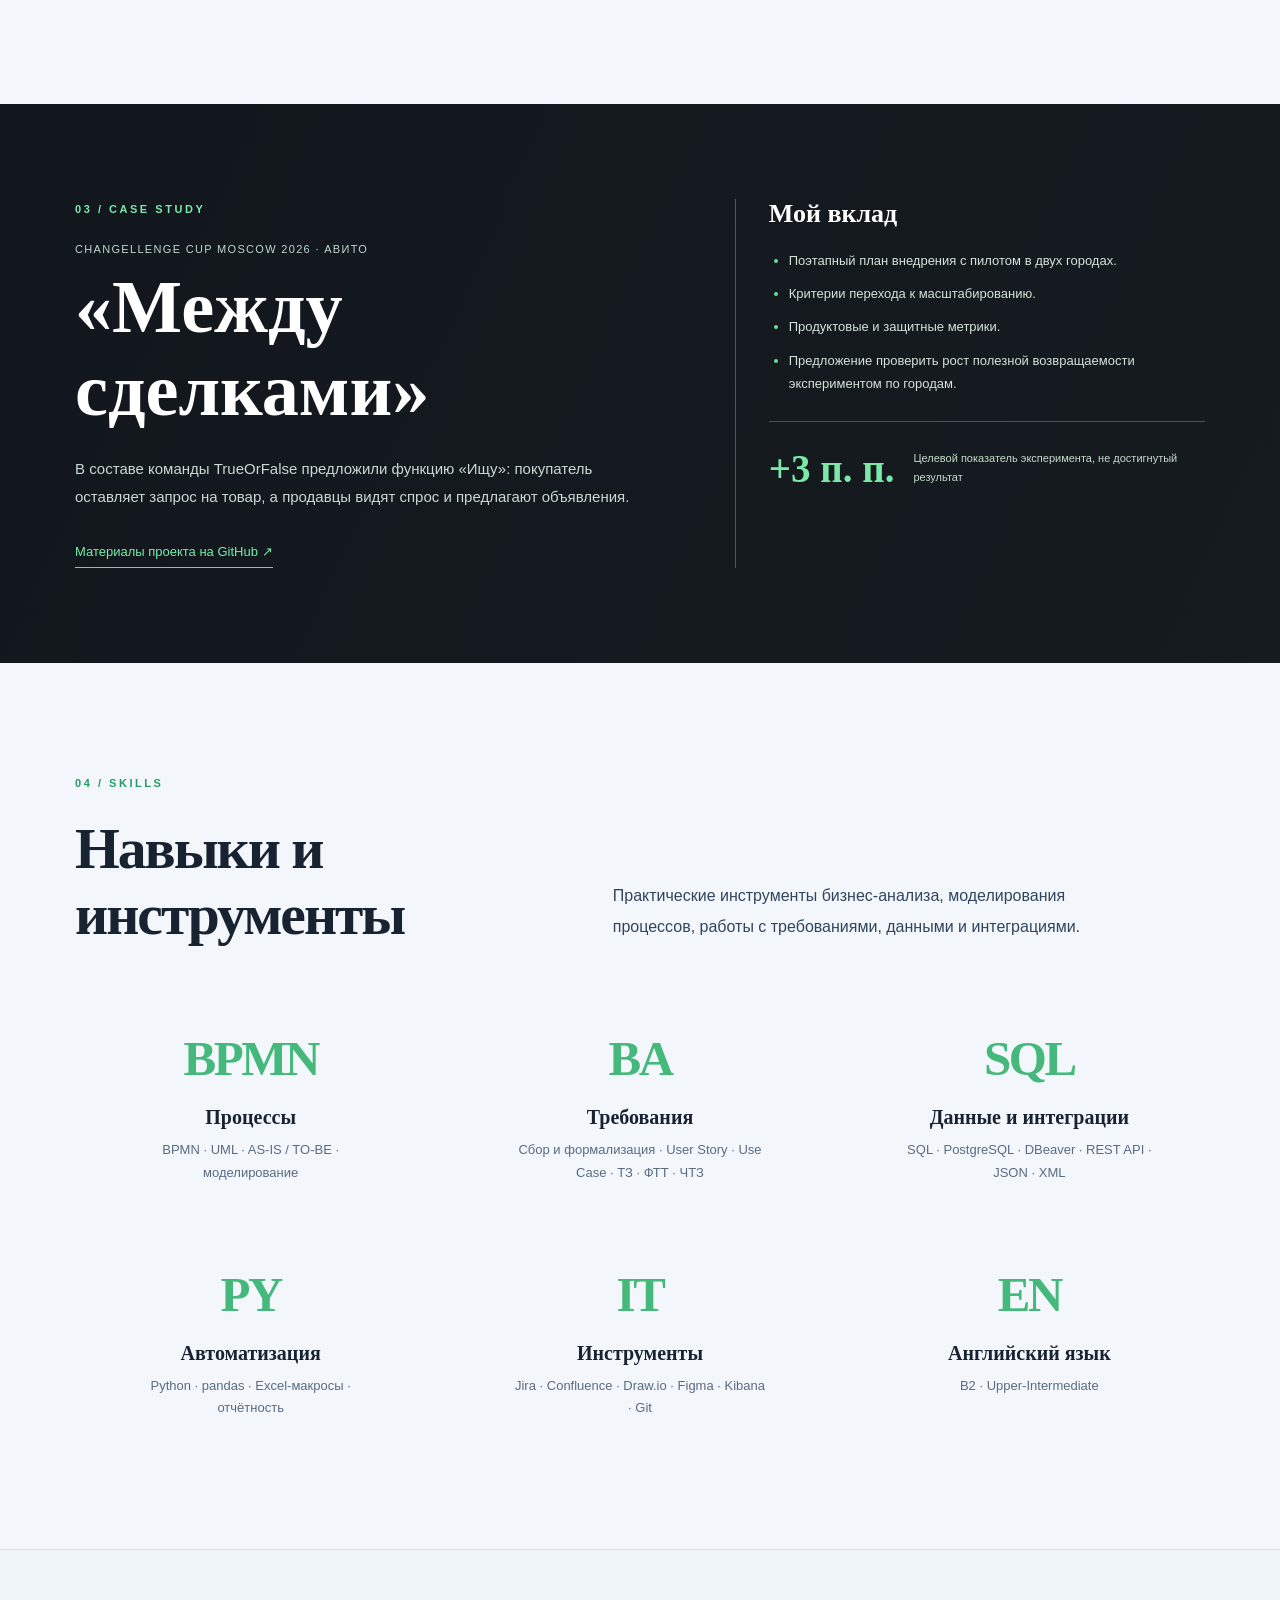
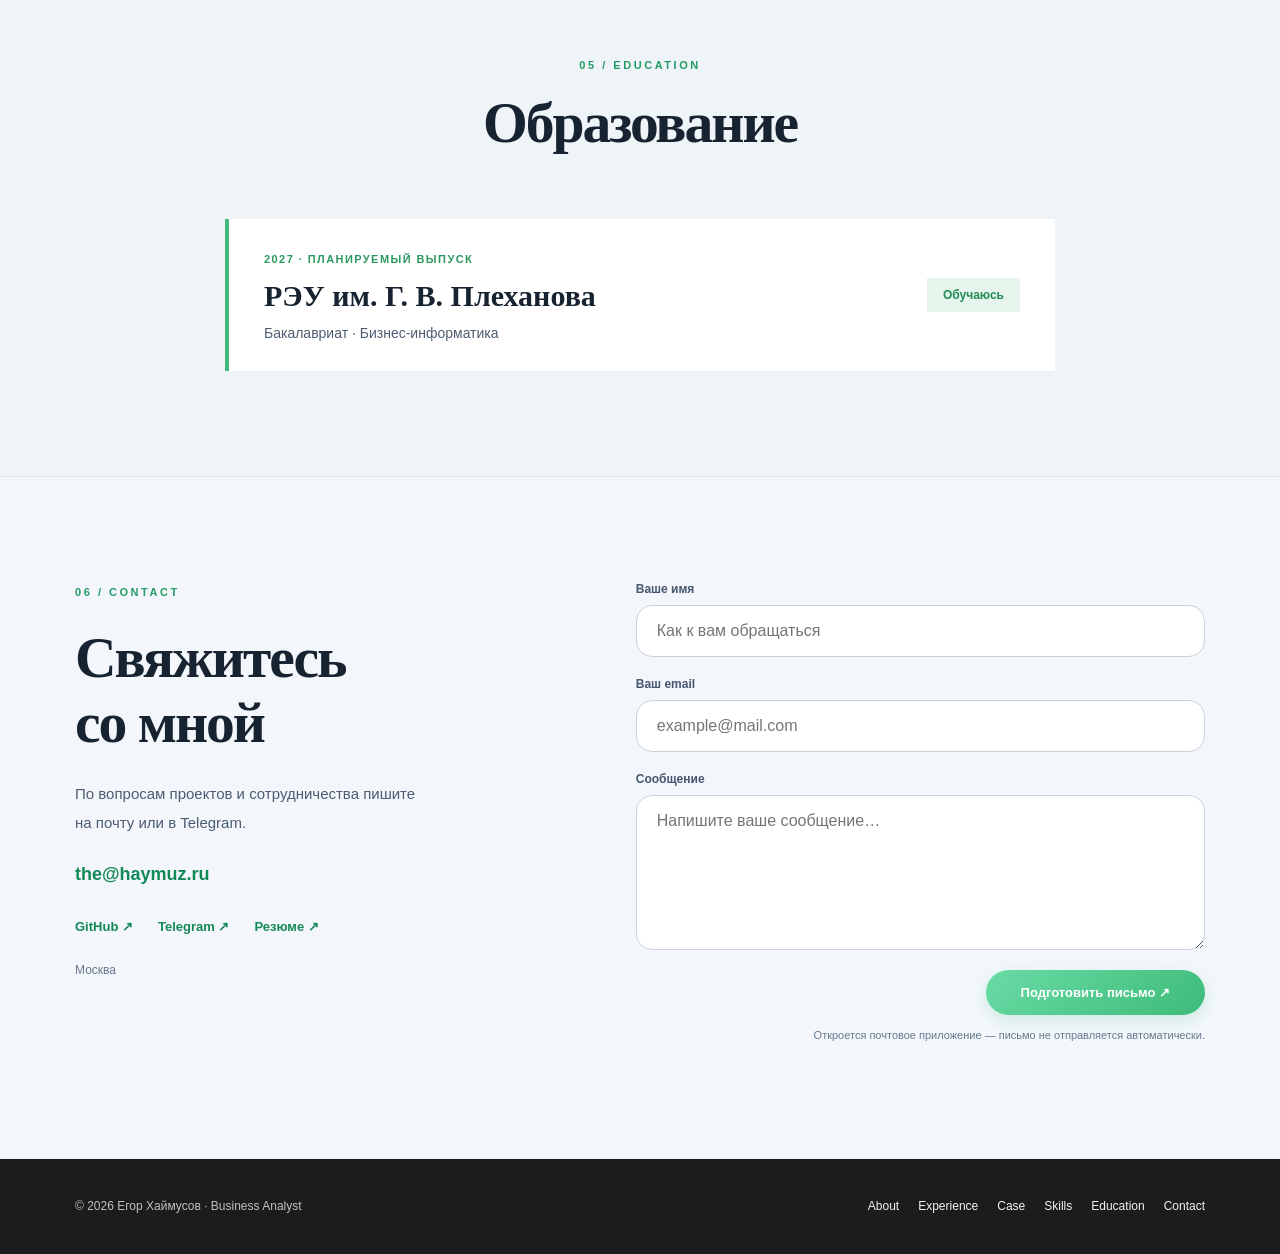
==== commit 99307898: "content: align CV website with supplied business analyst resume v4" ====
--- a/index.html
+++ b/index.html
@@ -5,12 +5,12 @@
   <meta name="viewport" content="width=device-width, initial-scale=1">
   <meta name="color-scheme" content="light">
   <meta name="theme-color" content="#101113">
-  <meta name="description" content="Егор Хаймусов — Бизнес-аналитик. Резюме, навыки и проекты по аналитике данных, Python, SQL и ETL.">
+  <meta name="description" content="Егор Хаймусов — бизнес-аналитик. РТЛАБС, DUC Technologies, Paper Planes, BPMN, требования, SQL и автоматизация.">
   <meta property="og:type" content="website">
   <meta property="og:title" content="Егор Хаймусов · Business Analyst">
   <meta property="og:description" content="Портфолио бизнес-аналитика: проекты, навыки, публикации, контакты.">
   <title>Егор Хаймусов — Business Analyst · CV</title>
-  <link rel="stylesheet" href="styles-v6.css">
+  <link rel="stylesheet" href="styles-v8.css">
 </head>
 <body id="top">
   <header class="site-header">
@@ -19,9 +19,7 @@
       <button class="menu-toggle" type="button" aria-controls="main-navigation" aria-expanded="false" aria-label="Открыть меню">
         <span></span><span></span><span></span>
       </button>
-      <nav id="main-navigation" class="main-nav" aria-label="Навигация">
-        <a href="#about">About</a><a href="#skills">Skills</a><a href="#projects">Portfolio</a><a href="#research">Research</a><a href="#contact">Contact</a>
-      </nav>
+      <nav id="main-navigation" class="main-nav" aria-label="Навигация"><a href="#about">About</a><a href="#experience">Experience</a><a href="#case">Case</a><a href="#skills">Skills</a><a href="#education">Education</a><a href="#contact">Contact</a></nav>
     </div>
   </header>
   <main>
@@ -32,204 +30,115 @@
         <p class="hero-meta">PORTFOLIO / 2026</p>
         <h1 id="hero-title"><span>Егор</span><span>Хаймусов</span></h1>
         <p class="hero-role">Бизнес-аналитик</p>
-        <p class="hero-summary">Python · SQL · Product Analytics · Data Engineering</p>
-        <a class="hero-cta" href="#about">Обо мне <span aria-hidden="true">↓</span></a>
+        <p class="hero-summary">Требования · BPMN · SQL · Автоматизация</p>
+        <a class="hero-cta" href="#experience">Мой опыт <span aria-hidden="true">↓</span></a><a class="hero-cta cv-hero-resume" href="resume.html">Открыть CV ↗</a>
       </div>
       <div class="hero-social" aria-label="Социальные ссылки">
         <a href="https://github.com/haymuzz" target="_blank" rel="noopener noreferrer" aria-label="GitHub">GH</a>
         <a href="https://t.me/thehaymuz" target="_blank" rel="noopener noreferrer" aria-label="Telegram">TG</a>
-        <a href="mailto:ha1musov@yandex.ru" aria-label="Email">@</a>
+        <a href="mailto:the@haymuz.ru" aria-label="Email">@</a>
       </div>
       <span class="hero-index">SCROLL TO EXPLORE ↓</span>
     </section>
 
     <section class="about section-light" id="about">
-      <div class="section-wrap about-layout">
-        <div class="about-text">
-          <span class="small-heading">01 / ABOUT</span>
-          <h2>Данные помогают<br><em>видеть больше.</em></h2>
-          <p>Меня зовут <strong>Егор Хаймусов</strong>. Я бизнес-аналитик. Работаю с Python и SQL, исследую продуктовые метрики и разрабатываю учебные аналитические решения.</p>
-          <p>Мне интересны задачи, в которых нужно разобраться в причинах изменений, проверить гипотезы, найти аномалии и представить результаты в понятной форме.</p>
-          <a class="inline-link" href="https://github.com/haymuzz/MyProjects---DataAnalyst/blob/main/resume/Egor_Khaimusov_Resume.pdf" target="_blank" rel="noopener noreferrer">Посмотреть PDF-резюме ↗</a>
-        </div>
-        <div class="about-side">
-          <h3>Егор Хаймусов</h3>
-          <p class="about-side-role">Бизнес-аналитик</p>
-          <div class="about-avatar"><img src="assets/profile-photo-v2.webp" width="1254" height="1254" loading="lazy" alt="Чёрно-белый портрет Егора Хаймусова"></div>
-          <p class="about-side-caption">Работы и исходный код доступны на GitHub.</p>
-        </div>
-      </div>
-    </section>
+ <div class="section-wrap about-layout">
+  <div class="about-text">
+   <span class="small-heading">01 / ABOUT</span>
+   <h2>От требований<br><em>к решениям.</em></h2>
+   <p>Меня зовут <strong>Егор Хаймусов</strong>. Я бизнес-аналитик с практическим опытом цифровых услуг и проектной автоматизации процессов. Собираю и формализую требования, моделирую AS-IS / TO-BE в BPMN, готовлю технические задания и пользовательские сценарии.</p>
+   <p>Использую SQL для анализа данных и Python для автоматизации отчётности. Работаю с бизнес-процессами, интеграциями и требованиями к ИТ-системам.</p>
+   <a class="inline-link" href="resume.html">Открыть актуальное CV ↗</a>
+  </div>
+  <div class="about-side">
+   <h3>Business Analyst</h3><p class="about-side-role">Москва · РТЛАБС</p>
+   <div class="about-avatar"><img src="assets/profile-photo-v2.webp" width="1254" height="1254" loading="lazy" alt="Портрет Егора Хаймусова"></div>
+   <p class="about-side-caption">Требования · BPMN · SQL · Python</p>
+  </div>
+ </div>
+</section>
 
-    <section class="quick-links" aria-label="Разделы сайта">
-      <div class="section-wrap quick-grid">
-        <a href="#skills" class="quick-item">
-          <span class="quick-icon" aria-hidden="true">{ }</span><h3>Skills</h3><p>Python, SQL и инструменты работы с данными</p><span class="quick-more">Подробнее →</span>
-        </a>
-        <a href="#projects" class="quick-item">
-          <span class="quick-icon" aria-hidden="true">✦</span><h3>Portfolio</h3><p>Аналитические задачи, модели и практические проекты</p><span class="quick-more">Смотреть →</span>
-        </a>
-        <a href="#research" class="quick-item">
-          <span class="quick-icon" aria-hidden="true">▣</span><h3>Research</h3><p>Публикации, исследовательские материалы и отчёты</p><span class="quick-more">Открыть →</span>
-        </a>
-      </div>
-    </section>
+<section class="quick-links" aria-label="Разделы сайта">
+ <div class="section-wrap quick-grid">
+  <a class="quick-item" href="#experience"><span class="quick-icon">▣</span><h3>Experience</h3><p>Стажировка в РТЛАБС и проектный опыт</p><span class="quick-more">Посмотреть →</span></a>
+  <a class="quick-item" href="#case"><span class="quick-icon">✦</span><h3>Case Study</h3><p>Кейс Авито «Между сделками»</p><span class="quick-more">Открыть →</span></a>
+  <a class="quick-item" href="#skills"><span class="quick-icon">{ }</span><h3>Skills</h3><p>Бизнес-анализ, SQL и инструменты</p><span class="quick-more">Подробнее →</span></a>
+ </div>
+</section>
 
-    <section class="skills section-light" id="skills">
-      <div class="section-wrap">
-        <div class="skills-intro">
-          <div><span class="small-heading">02 / SKILLS</span><h2>Навыки<br>и инструменты</h2></div>
-          <p>Для исследования данных использую Python и SQL, библиотеки аналитики и визуализации. В проектах также работаю с ETL-процессами, метриками и базовым машинным обучением.</p>
-        </div>
-        <div class="skills-grid">
-          <div class="skill"><span class="skill-big">PY</span><div class="skill-small"><h3>Python</h3><p>pandas, NumPy, matplotlib, seaborn, scikit-learn</p></div></div>
-<div class="skill"><span class="skill-big">SQL</span><div class="skill-small"><h3>SQL</h3><p>PostgreSQL, Greenplum, CTE, JOIN, оконные функции</p></div></div>
-<div class="skill"><span class="skill-big">EDA</span><div class="skill-small"><h3>Анализ данных</h3><p>Очистка данных, визуализация, исследовательский анализ</p></div></div>
-<div class="skill"><span class="skill-big">A/B</span><div class="skill-small"><h3>Продуктовая аналитика</h3><p>Retention, churn, когорты, RFM, A/B-тесты</p></div></div>
-<div class="skill"><span class="skill-big">ETL</span><div class="skill-small"><h3>Data Engineering</h3><p>ETL-процессы, Apache Airflow, REST API, Git</p></div></div>
-<div class="skill"><span class="skill-big">ML</span><div class="skill-small"><h3>Machine Learning</h3><p>Классификация, сегментация, прогнозирование</p></div></div>
-        </div>
-      </div>
-    </section>
+<section class="projects section-light cv-experience" id="experience">
+<div class="section-wrap">
+ <div class="center-head"><span class="small-heading">02 / EXPERIENCE</span><h2>Опыт работы и проекты</h2><p>Рабочие задачи и результаты из моего актуального CV.</p></div>
+ <div class="cv-timeline">
+  <article class="cv-job">
+   <div class="cv-job-meta"><span class="cv-number">01</span><span>Август 2026 — настоящее время</span></div>
+   <div><span class="cv-kind">ОПЫТ РАБОТЫ</span><h3>РТЛАБС</h3><p class="cv-role">Бизнес-аналитик (стажёр)</p>
+   <ul><li>Собирал и уточнял требования к цифровым услугам на встречах с представителями ведомств; участвовал в подготовке ФТТ и ЧТЗ.</li>
+   <li>Разработал на Python инструмент для обработки Excel-данных и подготовки презентаций: двухнедельный отчёт стал готовиться за 15–20 минут вместо 2 часов.</li>
+   <li>Проработал пользовательские сценарии, подготовил два макета цифровых услуг и доработал логику поиска услуги.</li>
+   <li>Анализировал ошибки в проекте с НСПК; использовал SQL для ежедневной динамики регистраций пользователей.</li></ul></div>
+  </article>
+  <article class="cv-job">
+   <div class="cv-job-meta"><span class="cv-number">02</span><span>Январь — февраль 2026</span></div>
+   <div><span class="cv-kind">ПРОЕКТ ВНЕ ШТАТА</span><h3>DUC TECHNOLOGIES</h3><p class="cv-role">Автоматизация обработки клиентских заявок</p>
+   <ul><li>Описал обработку заявок в BPMN, подготовил User Story и TO-BE с автоматическим назначением заявок.</li><li>Подготовил ТЗ; участвовал в проектировании трёх баз данных и создании макетов карточки заявки в Figma.</li><li>Участвовал в тестировании функциональности и уточнении требований.</li></ul></div>
+  </article>
+  <article class="cv-job">
+   <div class="cv-job-meta"><span class="cv-number">03</span><span>Июнь — август 2025</span></div>
+   <div><span class="cv-kind">ПРОЕКТ ВНЕ ШТАТА</span><h3>PAPER PLANES</h3><p class="cv-role">Анализ бизнес-процессов</p>
+   <ul><li>Описал пять процессов AS-IS / TO-BE в BPMN, выявил проблемные участки и формализовал требования к изменениям ИТ-систем.</li><li>Участвовал в постановке задач разработчикам; автоматизировал отчётность с помощью Excel-макросов.</li></ul></div>
+  </article>
+ </div>
+ <div class="cv-result"><div><span>Автоматизация отчётности · РТЛАБС</span><strong>2 часа → 15–20 минут</strong></div><p>Время подготовки двухнедельного отчёта после разработки инструмента на Python.</p></div>
+</div></section>
 
-    <section class="focus-band" aria-label="Направления аналитики">
-      <div class="focus-pattern" aria-hidden="true"></div>
-      <div class="section-wrap">
-        <h2>Направления</h2>
-        <div class="focus-list"><span>Data Analysis</span><span>Product Analytics</span><span>Data Engineering</span></div>
-      </div>
-    </section>
+<section class="focus-band cv-case" id="case">
+ <div class="section-wrap cv-case-grid">
+  <div><span class="small-heading">03 / CASE STUDY</span><span class="cv-case-overline">CHANGELLENGE CUP MOSCOW 2026 · АВИТО</span><h2>«Между<br>сделками»</h2>
+   <p>В составе команды TrueOrFalse предложили функцию «Ищу»: покупатель оставляет запрос на товар, а продавцы видят спрос и предлагают объявления.</p>
+   <a href="https://github.com/haymuzz/CupMoscow2026---TrueOrFalse" target="_blank" rel="noopener noreferrer" class="cv-case-link">Материалы проекта на GitHub ↗</a>
+  </div>
+  <div class="cv-case-details"><h3>Мой вклад</h3><ul><li>Поэтапный план внедрения с пилотом в двух городах.</li><li>Критерии перехода к масштабированию.</li><li>Продуктовые и защитные метрики.</li><li>Предложение проверить рост полезной возвращаемости экспериментом по городам.</li></ul>
+   <div class="cv-goal"><strong>+3 п. п.</strong><span>Целевой показатель эксперимента, не достигнутый результат</span></div>
+  </div>
+ </div>
+</section>
 
-    <section class="projects section-light" id="projects">
-      <div class="section-wrap">
-        <div class="center-head"><span class="small-heading">03 / PORTFOLIO</span><h2>Мои проекты</h2><p>Реальные репозитории с описанием задач, кодом и аналитическими материалами.</p></div>
-        <div class="portfolio-grid">
-          <article class="portfolio-card">
-  <a class="portfolio-link" href="https://github.com/haymuzz/MyProjects---DataAnalyst/tree/main/olist-marketplace-product-analytics" target="_blank" rel="noopener noreferrer" aria-label="Посмотреть Olist Marketplace на GitHub">
-    <div class="portfolio-art art-commerce" aria-hidden="true">
-      <div class="art-inner">
-        <span class="art-no">01</span>
-        <span class="art-key">Product Analytics</span>
-        <div class="art-pattern"><span></span><span></span><span></span><span></span><span></span><span></span></div>
-      </div>
-    </div>
-    <div class="portfolio-details"><span class="portfolio-num">PROJECT / 01</span><span class="portfolio-open">↗</span>
-      <h3>Olist Marketplace</h3><p>Заказы, выручка, сроки доставки и клиентский опыт на маркетплейсе.</p><span class="portfolio-stack">Python · SQL · pandas</span>
-    </div>
-  </a>
-</article>
-<article class="portfolio-card">
-  <a class="portfolio-link" href="https://github.com/haymuzz/MyProjects---DataAnalyst/tree/main/fraud-detection-risk-scoring" target="_blank" rel="noopener noreferrer" aria-label="Посмотреть Fraud Detection на GitHub">
-    <div class="portfolio-art art-fraud" aria-hidden="true">
-      <div class="art-inner">
-        <span class="art-no">02</span>
-        <span class="art-key">Risk Analytics</span>
-        <div class="art-pattern"><span></span><span></span><span></span><span></span><span></span><span></span></div>
-      </div>
-    </div>
-    <div class="portfolio-details"><span class="portfolio-num">PROJECT / 02</span><span class="portfolio-open">↗</span>
-      <h3>Fraud Detection</h3><p>Поиск подозрительных транзакций и прототип модели риск-скоринга.</p><span class="portfolio-stack">Python · scikit-learn · SQL</span>
-    </div>
-  </a>
-</article>
-<article class="portfolio-card">
-  <a class="portfolio-link" href="https://github.com/haymuzz/MyProjects---DataAnalyst/tree/main/store-sales-forecasting-etl" target="_blank" rel="noopener noreferrer" aria-label="Посмотреть Store Sales Forecasting на GitHub">
-    <div class="portfolio-art art-forecast" aria-hidden="true">
-      <div class="art-inner">
-        <span class="art-no">03</span>
-        <span class="art-key">ETL / Forecasting</span>
-        <div class="art-pattern"><span></span><span></span><span></span><span></span><span></span><span></span></div>
-      </div>
-    </div>
-    <div class="portfolio-details"><span class="portfolio-num">PROJECT / 03</span><span class="portfolio-open">↗</span>
-      <h3>Store Sales Forecasting</h3><p>Пайплайн подготовки данных и базовое прогнозирование продаж магазинов.</p><span class="portfolio-stack">Python · Airflow · ML</span>
-    </div>
-  </a>
-</article>
-<article class="portfolio-card">
-  <a class="portfolio-link" href="https://github.com/haymuzz/MyProjects---DataAnalyst/tree/main/telco-retention-experiment-design" target="_blank" rel="noopener noreferrer" aria-label="Посмотреть Telco Retention на GitHub">
-    <div class="portfolio-art art-telco" aria-hidden="true">
-      <div class="art-inner">
-        <span class="art-no">04</span>
-        <span class="art-key">Experiment Design</span>
-        <div class="art-pattern"><span></span><span></span><span></span><span></span><span></span><span></span></div>
-      </div>
-    </div>
-    <div class="portfolio-details"><span class="portfolio-num">PROJECT / 04</span><span class="portfolio-open">↗</span>
-      <h3>Telco Retention</h3><p>Анализ оттока клиентов и дизайн A/B-эксперимента по удержанию.</p><span class="portfolio-stack">Python · SQL · статистика</span>
-    </div>
-  </a>
-</article>
-<article class="portfolio-card">
-  <a class="portfolio-link" href="https://github.com/haymuzz/MyProjects---DataAnalyst/tree/main/movielens-recommendation-api" target="_blank" rel="noopener noreferrer" aria-label="Посмотреть MovieLens API на GitHub">
-    <div class="portfolio-art art-movies" aria-hidden="true">
-      <div class="art-inner">
-        <span class="art-no">05</span>
-        <span class="art-key">Recommender Systems</span>
-        <div class="art-pattern"><span></span><span></span><span></span><span></span><span></span><span></span></div>
-      </div>
-    </div>
-    <div class="portfolio-details"><span class="portfolio-num">PROJECT / 05</span><span class="portfolio-open">↗</span>
-      <h3>MovieLens API</h3><p>Прототип рекомендательной системы и API для персональных рекомендаций.</p><span class="portfolio-stack">Python · FastAPI · SQLite</span>
-    </div>
-  </a>
-</article>
-<article class="portfolio-card">
-  <a class="portfolio-link" href="https://github.com/haymuzz/MyProjects---DataAnalyst/tree/main/customer-lifetime-value-segmentation" target="_blank" rel="noopener noreferrer" aria-label="Посмотреть Customer Lifetime Value на GitHub">
-    <div class="portfolio-art art-clv" aria-hidden="true">
-      <div class="art-inner">
-        <span class="art-no">06</span>
-        <span class="art-key">Customer Segmentation</span>
-        <div class="art-pattern"><span></span><span></span><span></span><span></span><span></span><span></span></div>
-      </div>
-    </div>
-    <div class="portfolio-details"><span class="portfolio-num">PROJECT / 06</span><span class="portfolio-open">↗</span>
-      <h3>Customer Lifetime Value</h3><p>RFM-сегментация, кластеризация и оценка ценности клиентских групп.</p><span class="portfolio-stack">Python · SQL · clustering</span>
-    </div>
-  </a>
-</article>
-        </div>
-        <div class="projects-footer"><a class="outline-button" href="https://github.com/haymuzz/MyProjects---DataAnalyst" target="_blank" rel="noopener noreferrer">Все проекты на GitHub <span aria-hidden="true">↗</span></a></div>
-      </div>
-    </section>
+<section class="skills section-light" id="skills">
+ <div class="section-wrap"><div class="skills-intro">
+   <div><span class="small-heading">04 / SKILLS</span><h2>Навыки и инструменты</h2></div>
+   <p>Практические инструменты бизнес-анализа, моделирования процессов, работы с требованиями, данными и интеграциями.</p>
+ </div>
+ <div class="skills-grid"><article class="skill"><span class="skill-big">BPMN</span><div class="skill-small"><h3>Процессы</h3><p>BPMN · UML · AS-IS / TO-BE · моделирование</p></div></article><article class="skill"><span class="skill-big">BA</span><div class="skill-small"><h3>Требования</h3><p>Сбор и формализация · User Story · Use Case · ТЗ · ФТТ · ЧТЗ</p></div></article><article class="skill"><span class="skill-big">SQL</span><div class="skill-small"><h3>Данные и интеграции</h3><p>SQL · PostgreSQL · DBeaver · REST API · JSON · XML</p></div></article><article class="skill"><span class="skill-big">PY</span><div class="skill-small"><h3>Автоматизация</h3><p>Python · pandas · Excel-макросы · отчётность</p></div></article><article class="skill"><span class="skill-big">IT</span><div class="skill-small"><h3>Инструменты</h3><p>Jira · Confluence · Draw.io · Figma · Kibana · Git</p></div></article><article class="skill"><span class="skill-big">EN</span><div class="skill-small"><h3>Английский язык</h3><p>B2 · Upper-Intermediate</p></div></article></div>
+ </div>
+</section>
 
-    <section class="research section-light" id="research">
-      <div class="section-wrap">
-        <div class="center-head"><span class="small-heading">04 / RESEARCH</span><h2>Исследования и материалы</h2><p>Отдельные работы из моих публичных репозиториев.</p></div>
-        <div class="research-timeline">
-          <article class="research-entry"><span class="timeline-number">01</span><div><h3>Публикации</h3><p>Архив статей, исследовательских и конференционных материалов.</p><a href="https://github.com/haymuzz/Publications-" target="_blank" rel="noopener noreferrer">Перейти к материалам ↗</a></div></article>
-          <article class="research-entry"><span class="timeline-number">02</span><div><h3>Витрины данных</h3><p>Работа по направлению Data Engineering в формате PDF.</p><a href="https://github.com/haymuzz/-data-engineering" target="_blank" rel="noopener noreferrer">Открыть отчёт ↗</a></div></article>
-          <article class="research-entry"><span class="timeline-number">03</span><div><h3>True or False — Кубок Москвы 2026</h3><p>Материал, связанный с Авито, в формате PDF.</p><a href="https://github.com/haymuzz/CupMoscow2026---TrueOrFalse" target="_blank" rel="noopener noreferrer">Открыть материал ↗</a></div></article>
-        </div>
-      </div>
-    </section>
+<section class="research section-light cv-education" id="education">
+ <div class="section-wrap"><div class="center-head"><span class="small-heading">05 / EDUCATION</span><h2>Образование</h2></div>
+ <div class="cv-education-card"><div><span class="cv-education-year">2027 · ПЛАНИРУЕМЫЙ ВЫПУСК</span><h3>РЭУ им. Г. В. Плеханова</h3><p>Бакалавриат · Бизнес-информатика</p></div><span class="cv-education-status">Обучаюсь</span></div>
+ </div>
+</section>
 
-    <section class="contact section-light" id="contact">
-      <div class="section-wrap contact-grid">
-        <div>
-          <span class="small-heading">05 / CONTACT</span>
-          <h2>Свяжитесь<br>со мной</h2>
-          <p>Есть идея для совместного проекта или вопрос? Напишите на почту или через Telegram.</p>
-          <a href="mailto:ha1musov@yandex.ru" class="contact-email">ha1musov@yandex.ru</a>
-          <div class="contact-social"><a href="https://github.com/haymuzz" target="_blank" rel="noopener noreferrer">GitHub ↗</a><a href="https://t.me/thehaymuz" target="_blank" rel="noopener noreferrer">Telegram ↗</a></div>
-        </div>
-        <form class="contact-form" id="contact-form">
-          <label for="sender-name">Ваше имя</label><input id="sender-name" name="name" type="text" placeholder="Как к вам обращаться" maxlength="120" required>
-          <label for="sender-email">Ваш Email</label><input id="sender-email" name="email" type="email" placeholder="example@mail.com" maxlength="180" required>
-          <label for="sender-message">Сообщение</label><textarea id="sender-message" name="message" rows="6" placeholder="Напишите ваше сообщение..." maxlength="5000" required></textarea>
-          <button type="submit">Написать письмо ↗</button>
-          <p class="form-hint">Кнопка откроет почтовое приложение с подготовленным письмом. Сообщение не отправляется автоматически.</p>
-        </form>
-      </div>
-    </section>
-  </main>
+<section class="contact section-light" id="contact">
+ <div class="section-wrap contact-grid">
+  <div><span class="small-heading">06 / CONTACT</span><h2>Свяжитесь<br>со мной</h2><p>По вопросам проектов и сотрудничества пишите на почту или в Telegram.</p>
+  <a href="mailto:the@haymuz.ru" class="contact-email">the@haymuz.ru</a>
+  <div class="contact-social"><a href="https://github.com/haymuzz" target="_blank" rel="noopener noreferrer">GitHub ↗</a><a href="https://t.me/thehaymuz" target="_blank" rel="noopener noreferrer">Telegram ↗</a><a href="resume.html">Резюме ↗</a></div><p class="cv-location">Москва</p></div>
+  <form class="contact-form" id="contact-form">
+   <label for="sender-name">Ваше имя</label><input id="sender-name" type="text" name="name" placeholder="Как к вам обращаться" maxlength="120" required>
+   <label for="sender-email">Ваш email</label><input id="sender-email" type="email" name="email" placeholder="example@mail.com" maxlength="180" required>
+   <label for="sender-message">Сообщение</label><textarea id="sender-message" name="message" rows="6" maxlength="5000" placeholder="Напишите ваше сообщение…" required></textarea>
+   <button type="submit">Подготовить письмо ↗</button><p class="form-hint">Откроется почтовое приложение — письмо не отправляется автоматически.</p>
+  </form>
+ </div>
+</section></main>
   <footer class="footer">
     <div class="section-wrap footer-inner">
       <p>© <span id="year">2026</span> Егор Хаймусов · Business Analyst</p>
-      <nav aria-label="Навигация в подвале"><a href="#about">About</a><a href="#skills">Skills</a><a href="#projects">Portfolio</a><a href="#research">Research</a><a href="#contact">Contact</a></nav>
+      <nav aria-label="Навигация в подвале"><a href="#about">About</a><a href="#experience">Experience</a><a href="#case">Case</a><a href="#skills">Skills</a><a href="#education">Education</a><a href="#contact">Contact</a></nav>
       <a class="backtop" href="#top" aria-label="Наверх">↑</a>
     </div>
   </footer>
-  <script src="script-v5.js" defer></script>
+  <script src="script-v8.js" defer></script>
 </body>
 </html>
--- a/styles-v8.css
+++ b/styles-v8.css
@@ -0,0 +1,198 @@
+:root{--dark:#131416;--black:#090a0c;--paper:#f3f7fc;--white:#fff;--text:#182331;--muted:#41516b;--green:#57c98a;--deep-green:#249b64;--line:#dae1ea}
+*,*::before,*::after{box-sizing:border-box}
+html{scroll-behavior:smooth;scroll-padding-top:72px}
+body{margin:0;background:var(--paper);color:var(--text);font-family:Arial,"Helvetica Neue",Helvetica,sans-serif;-webkit-font-smoothing:antialiased}
+a{color:inherit;text-decoration:none}
+button,input,textarea{font:inherit}
+a:focus-visible,button:focus-visible,input:focus-visible,textarea:focus-visible{outline:3px solid var(--green);outline-offset:3px}
+.section-wrap{width:min(1130px,calc(100% - 56px));margin:0 auto}
+.site-header{position:absolute;top:0;left:0;right:0;z-index:20;color:white}
+.header-inner{height:80px;max-width:1180px;padding:0 30px;margin:auto;display:flex;align-items:center;justify-content:space-between}
+.wordmark{font-size:22px;font-weight:900;letter-spacing:-.06em;font-family:Georgia,"Times New Roman",serif}
+.wordmark span{color:var(--green)}
+.main-nav{display:flex;align-items:center;gap:29px}.main-nav a{font-size:13px;font-weight:600;color:#f5f5f5;transition:color .2s}.main-nav a:hover{color:var(--green)}
+.menu-toggle{display:none;border:0;background:transparent;padding:10px;cursor:pointer}
+.menu-toggle span{display:block;width:23px;height:2px;margin:5px 0;background:white}
+.hero{height:min(790px,100svh);min-height:600px;position:relative;display:flex;justify-content:center;align-items:center;isolation:isolate;overflow:hidden;background:#080809;color:#fff}
+.hero-image{position:absolute;inset:0;overflow:hidden;z-index:-3}
+.hero-image img{
+ height:100%;width:76%;position:absolute;right:-3%;top:0;
+ object-fit:cover;object-position:52% 39%;
+ filter:grayscale(100%) contrast(1.22) brightness(.66);
+ -webkit-mask-image:linear-gradient(to right,transparent 0%,rgba(0,0,0,.14) 12%,rgba(0,0,0,.49) 27%,rgba(0,0,0,.88) 42%,#000 57%,#000 92%,rgba(0,0,0,.84) 100%);
+ mask-image:linear-gradient(to right,transparent 0%,rgba(0,0,0,.14) 12%,rgba(0,0,0,.49) 27%,rgba(0,0,0,.88) 42%,#000 57%,#000 92%,rgba(0,0,0,.84) 100%);
+}
+.hero-shade{
+ position:absolute;inset:0;z-index:-2;pointer-events:none;
+ background:
+ linear-gradient(90deg,#080809 0%,rgba(8,8,9,.98) 13%,rgba(8,8,9,.88) 27%,rgba(8,8,9,.59) 44%,rgba(8,8,9,.22) 67%,rgba(8,8,9,.35) 100%),
+ linear-gradient(0deg,rgba(5,5,7,.78) 0%,rgba(5,5,7,.05) 30%,rgba(5,5,7,.08) 72%,rgba(5,5,7,.54) 100%);
+}
+.hero-content{text-align:center;padding:120px 95px 75px;position:relative;z-index:1}
+.hero-meta{font-size:11px;font-weight:700;letter-spacing:.28em;color:#b1b7b6;margin:0 0 34px}
+.hero h1{font-family:Georgia,"Times New Roman",serif;font-size:clamp(66px,8.2vw,128px);font-weight:750;line-height:1.22;letter-spacing:-.055em;margin:0 0 31px;text-shadow:0 6px 28px #0009}
+.hero h1 span{display:block}
+.hero-role{color:var(--green);font-family:Georgia,"Times New Roman",serif;font-size:clamp(25px,3.4vw,45px);margin:0 0 20px;font-weight:600}
+.hero-summary{font-size:12px;color:#d5ded9;letter-spacing:.05em;line-height:1.8;margin:0}
+.hero-cta{display:inline-flex;gap:15px;margin-top:37px;padding:12px 19px;border:1px solid #ffffff80;border-radius:999px;font-size:12px;color:#fff;font-weight:700}
+.hero-cta:hover{border-color:var(--green);color:var(--green)}
+.hero-social{position:absolute;right:33px;top:50%;transform:translateY(-50%);display:grid;gap:12px}
+.hero-social a{border:1px solid #d6d6d6;border-radius:50%;width:40px;height:40px;display:grid;place-items:center;color:white;font-size:12px;font-weight:700}
+.hero-social a:hover{background:var(--green);color:#07120c;border-color:var(--green)}
+.hero-index{position:absolute;bottom:27px;font-size:10px;font-weight:700;letter-spacing:.24em;color:#c3c3c3}
+.section-light{background:var(--paper)}
+.about{padding:112px 0 122px}
+.about-layout{display:grid;grid-template-columns:1.1fr .75fr;gap:115px;align-items:start}
+.small-heading{font-size:11px;letter-spacing:.23em;color:var(--deep-green);font-weight:800}
+.about h2,.skills h2,.center-head h2,.contact h2{font-family:Georgia,"Times New Roman",serif;font-size:clamp(36px,4.5vw,64px);line-height:1.14;letter-spacing:-.035em;margin:25px 0 30px}
+.about h2 em{font-style:normal;color:#49b878}
+.about-text p{max-width:510px;line-height:1.95;font-size:16px;color:#344761;margin:0 0 18px}
+.about-text strong{color:#17263a}
+.inline-link{display:inline-block;font-weight:700;font-size:14px;margin-top:13px;color:#239e64;border-bottom:1px solid #239e64;padding-bottom:7px}
+.inline-link:hover{color:#176d45}
+.about-side{text-align:center;padding-top:15px}
+.about-side h3{font-family:Georgia,"Times New Roman",serif;font-size:28px;line-height:1.15;margin:0 0 10px}
+.about-side-role{font-size:13px;color:#2aaa70;margin:0 0 33px}
+.about-avatar{width:min(270px,85%);aspect-ratio:1;margin:auto;border-radius:50%;overflow:hidden;background:#d3d3d3}
+.about-avatar img{width:100%;height:100%;object-fit:cover;object-position:50% 37%;filter:grayscale(100%)}
+.about-side-caption{font-size:13px;color:#5a6b82;margin:25px auto 0;max-width:280px}
+.quick-links{background:#1b1c1d;color:#fff;padding:72px 0 83px}
+.quick-grid{display:grid;grid-template-columns:repeat(3,1fr);gap:40px}
+.quick-item{text-align:center;padding:0 20px;display:block}
+.quick-icon{width:59px;height:59px;display:grid;place-items:center;margin:0 auto 23px;border-radius:50%;background:linear-gradient(#6eddab,#43b97e);color:#fff;font-size:20px;font-weight:700}
+.quick-item h3{font-family:Georgia,"Times New Roman",serif;font-size:22px;margin:0 0 15px}
+.quick-item p{font-size:13px;line-height:1.8;max-width:280px;margin:0 auto 18px;color:#e0e0e0}
+.quick-more{font-size:12px;color:var(--green)}
+.quick-item:hover .quick-more{text-decoration:underline}
+.skills{padding:110px 0 115px}
+.skills-intro{display:grid;grid-template-columns:.85fr 1.15fr;gap:100px;align-items:end;margin-bottom:66px}
+.skills h2{margin-bottom:0}
+.skills-intro>p{color:#31445d;font-size:16px;line-height:1.95;margin:0 0 5px;max-width:530px}
+.skills-grid{display:grid;grid-template-columns:repeat(3,1fr);gap:50px 38px}
+.skill{text-align:center;padding:15px 5px}
+.skill-big{display:block;font-family:Georgia,"Times New Roman",serif;font-size:49px;font-weight:700;color:#45b87b;line-height:1.25;margin-bottom:17px;letter-spacing:-.05em}
+.skill h3{font-family:Georgia,"Times New Roman",serif;font-size:20px;margin:0 0 10px}
+.skill p{color:#596b81;line-height:1.7;font-size:13px;max-width:250px;margin:0 auto}
+.focus-band{position:relative;overflow:hidden;background:linear-gradient(115deg,#11171c,#161b20);padding:90px 0 95px;text-align:center;color:#fff}
+.focus-pattern{position:absolute;inset:0;opacity:.22;background-image:radial-gradient(#4ec891 2px,transparent 3px);background-size:29px 29px;mask-image:linear-gradient(to right,transparent,#000 45%,#000 60%,transparent)}
+.focus-band>.section-wrap{position:relative}
+.focus-band h2{font-family:Georgia,"Times New Roman",serif;font-size:38px;margin:0 0 39px}
+.focus-list{display:flex;justify-content:center;align-items:center;gap:75px;flex-wrap:wrap}
+.focus-list span{font-size:17px;color:#60d699;font-family:Georgia,"Times New Roman",serif;font-weight:700}
+.projects{padding:118px 0 115px}
+.center-head{text-align:center;margin:0 auto 63px;max-width:690px}
+.center-head h2{margin:17px 0}
+.center-head>p{font-size:15px;color:#5b6a7d;line-height:1.75;margin:0}
+.portfolio-grid{display:grid;grid-template-columns:repeat(3,1fr);gap:25px}
+.portfolio-card{background:#fff;box-shadow:0 10px 28px #18202d09;overflow:hidden}
+.portfolio-link{display:block;height:100%}
+.portfolio-art{position:relative;height:225px;overflow:hidden;background:#151c21;color:#e1f5e9}
+.portfolio-art:before{content:"";position:absolute;inset:-40px;opacity:.45;background:repeating-linear-gradient(130deg,transparent 0 30px,#ffffff0a 30px 31px),radial-gradient(circle at 68% 20%,#34b47762,transparent 47%)}
+.art-fraud{background:#111a1a}.art-forecast{background:#152129}.art-telco{background:#211f27}.art-movies{background:#141d25}.art-clv{background:#142421}
+.art-inner{position:absolute;inset:24px;display:flex;flex-direction:column;justify-content:space-between}
+.art-no{font-size:12px;font-weight:800;letter-spacing:.18em;color:#a9d4bb}
+.art-key{font-family:Georgia,"Times New Roman",serif;font-weight:700;font-size:clamp(24px,2.4vw,33px);line-height:1.18;max-width:240px}
+.art-pattern{position:absolute;bottom:5px;right:0;display:flex;gap:7px;align-items:end;opacity:.55}
+.art-pattern span{display:block;background:#4ec98e;width:11px;height:27px}.art-pattern span:nth-child(2){height:55px}.art-pattern span:nth-child(3){height:40px}.art-pattern span:nth-child(4){height:68px}.art-pattern span:nth-child(5){height:35px}.art-pattern span:nth-child(6){height:80px}
+.art-fraud .art-pattern span:nth-child(even),.art-telco .art-pattern span:nth-child(even){background:#9ef4c3}
+.portfolio-details{padding:23px 24px 27px;position:relative}
+.portfolio-num{font-size:10px;color:#29965f;font-weight:800;letter-spacing:.13em}
+.portfolio-open{position:absolute;right:24px;top:20px;font-size:21px;color:#39b777}
+.portfolio-details h3{font-family:Georgia,"Times New Roman",serif;font-size:21px;margin:14px 0 10px;line-height:1.3}
+.portfolio-details p{font-size:13px;color:#536278;line-height:1.75;min-height:69px;margin:0 0 19px}
+.portfolio-stack{font-size:11px;color:#45916b}
+.portfolio-link:hover .portfolio-art:before{opacity:.75}
+.projects-footer{text-align:center;margin-top:43px}
+.outline-button{display:inline-flex;align-items:center;gap:22px;padding:15px 23px;border:1px solid #33a873;color:#198452;font-size:13px;font-weight:700}
+.outline-button:hover{background:#35b878;color:white}
+.research{padding:105px 0;background:#eff4f9;border-top:1px solid #dfe7ee}
+.research-timeline{max-width:830px;margin:0 auto;border-left:2px solid #d8e4df}
+.research-entry{display:grid;grid-template-columns:68px 1fr;gap:18px;position:relative;padding:0 0 47px}
+.research-entry:last-child{padding-bottom:0}
+.timeline-number{font-family:Georgia,"Times New Roman",serif;font-weight:700;font-size:27px;color:#3aba7c;transform:translateX(-14px);background:#eff4f9;line-height:1}
+.research-entry h3{font-family:Georgia,"Times New Roman",serif;font-size:23px;margin:0 0 11px}
+.research-entry p{line-height:1.7;color:#53647a;margin:0 0 14px;font-size:14px}
+.research-entry a{color:#198c56;font-size:13px;font-weight:700}
+.research-entry a:hover{text-decoration:underline}
+.contact{padding:105px 0 115px;background:#f3f7fc;border-top:1px solid #e1e8ef}
+.contact-grid{display:grid;grid-template-columns:.9fr 1.1fr;gap:95px}
+.contact h2{margin-bottom:24px}
+.contact-grid>div:first-child>p{color:#4b5b72;line-height:1.9;font-size:15px;max-width:350px}
+.contact-email{font-weight:700;display:block;color:#148958;font-size:18px;word-break:break-word;margin-top:27px}
+.contact-social{display:flex;gap:25px;margin-top:34px}
+.contact-social a{font-size:13px;color:#148958;font-weight:700}
+.contact-social a:hover{text-decoration:underline}
+.contact-form{display:flex;flex-direction:column;gap:9px}
+.contact-form label{font-size:12px;color:#45566e;font-weight:700}
+.contact-form input,.contact-form textarea{width:100%;background:#fff;border:1px solid #c9d2d9;border-radius:16px;padding:16px 20px;margin-bottom:11px;color:#182331}
+.contact-form textarea{resize:vertical;min-height:155px}
+.contact-form button{align-self:flex-end;background:linear-gradient(140deg,#69dba5,#3dbb79);color:#fff;border:0;border-radius:25px;padding:15px 35px;font-size:13px;cursor:pointer;font-weight:700;box-shadow:0 6px 16px #30b57630}
+.contact-form button:hover{background:#29a76a}
+.form-hint{font-size:11px;line-height:1.65;color:#66798c;text-align:right;margin:2px 0 0}
+.footer{background:#1b1c1d;color:#fff}
+.footer-inner{min-height:95px;display:flex;align-items:center;justify-content:space-between;gap:24px}
+.footer-inner p{font-size:12px;color:#c1c1c1}
+.footer-inner nav{display:flex;gap:19px;flex-wrap:wrap}
+.footer-inner nav a{font-size:12px;color:#f2f2f2}
+.footer-inner nav a:hover{color:var(--green)}
+.backtop{position:fixed;z-index:15;right:24px;bottom:22px;background:#fff;color:#229d60;width:44px;height:44px;border-radius:50%;box-shadow:0 7px 30px #0002;display:grid;place-items:center;font-weight:900;font-size:20px}
+@media(max-width:1000px){.about-layout{gap:55px}.skills-intro{gap:40px}.portfolio-grid{grid-template-columns:repeat(2,1fr)}.contact-grid{gap:40px}.hero-image img{width:82%}}
+@media(max-width:750px){.section-wrap{width:calc(100% - 38px)}.header-inner{height:68px;padding:0 20px}.menu-toggle{display:block}.main-nav{display:none;position:absolute;top:68px;left:0;right:0;background:#131416;padding:20px 25px 27px;flex-direction:column;align-items:flex-start;gap:20px}.main-nav.open{display:flex}.main-nav a{font-size:15px}
+ .hero{height:auto;min-height:630px}.hero-content{padding:140px 30px 100px}.hero h1{font-size:clamp(52px,12vw,90px)}.hero-meta{margin-bottom:22px}.hero-image img{
+ width:100%;right:0;object-position:52% 30%;opacity:.90;
+ -webkit-mask-image:linear-gradient(to right,rgba(0,0,0,.6),#000 33%,#000 84%,rgba(0,0,0,.8));
+ mask-image:linear-gradient(to right,rgba(0,0,0,.6),#000 33%,#000 84%,rgba(0,0,0,.8));
+}
+.hero-shade{background:linear-gradient(90deg,rgba(5,5,7,.87),rgba(5,5,7,.52) 60%,rgba(5,5,7,.44)),linear-gradient(0deg,rgba(4,4,5,.79),transparent 40%,rgba(4,4,5,.26))}.hero-social{top:auto;bottom:20px;right:18px;transform:none;display:flex}.hero-index{left:20px;bottom:20px}
+ .about{padding:75px 0}.about-layout,.skills-intro,.contact-grid{grid-template-columns:1fr;gap:35px}.about-side{padding-top:15px}
+ .quick-grid{grid-template-columns:1fr;gap:45px}.quick-links{padding:65px 0}
+ .skills,.projects,.research,.contact{padding:75px 0}.skills-grid{grid-template-columns:repeat(2,1fr);gap:30px}.focus-list{gap:25px}.contact-form button{align-self:stretch}
+ .footer-inner{flex-wrap:wrap;padding:25px 0;justify-content:start}
+}
+@media(max-width:520px){.hero-content{padding:140px 15px 118px}.hero h1{font-size:clamp(48px,11.5vw,73px);line-height:1.3}.hero-role{font-size:25px}.hero-summary{font-size:11px}.hero-meta{font-size:10px}.hero-social{bottom:11px;right:12px}.hero-index{bottom:15px;max-width:125px;line-height:1.5}
+ .about h2,.skills h2,.center-head h2,.contact h2{font-size:38px}.about-text p{font-size:15px}
+ .skills-grid,.portfolio-grid{grid-template-columns:1fr}.portfolio-details p{min-height:0}.focus-list{display:grid;gap:20px}.project-art{height:220px}.contact-email{font-size:16px}.footer-inner nav{gap:13px}}
+@media(prefers-reduced-motion:reduce){html{scroll-behavior:auto}*,*::before,*::after{transition:none!important}}
+
+/* CV v4 business-analyst content */
+.cv-hero-resume{margin-left:11px;border-color:#4fc789;color:#9ff0be}
+.cv-location{margin-top:25px;font-size:12px!important;color:#68788d!important}
+.cv-timeline{max-width:1050px;border-top:1px solid #d6dfe6;margin:0 auto}
+.cv-job{display:grid;grid-template-columns:260px 1fr;gap:40px;border-bottom:1px solid #d6dfe6;padding:35px 0}
+.cv-job-meta{display:flex;flex-direction:column;gap:14px;color:#617389;font-size:12px;line-height:1.7}
+.cv-number{color:#40b878;font:700 32px Georgia,serif}
+.cv-kind{color:#199c63;letter-spacing:.17em;font-weight:800;font-size:10px}
+.cv-job h3{font:700 clamp(23px,3vw,33px) Georgia,serif;margin:12px 0 8px}
+.cv-role{color:#486079;font-size:14px;font-weight:700;margin:0 0 14px}
+.cv-job ul{padding-left:19px;margin:0;display:grid;gap:8px}
+.cv-job li{line-height:1.8;font-size:13px;color:#445c70}
+.cv-job li::marker{color:#36b778}
+.cv-result{max-width:1050px;margin:38px auto 0;padding:24px 30px;background:#e4f3ea;border-left:4px solid #43bd80;display:grid;grid-template-columns:1fr 1fr;gap:26px;align-items:center}
+.cv-result span{display:block;color:#298a58;font-size:10px;letter-spacing:.11em;font-weight:800;margin-bottom:8px}
+.cv-result strong{font:700 clamp(25px,3.2vw,38px) Georgia,serif;color:#15452c}
+.cv-result p{color:#426c56;font-size:12px;line-height:1.8;margin:0}
+.cv-case{padding:95px 0;text-align:left}
+.cv-case .section-wrap{text-align:left}
+.cv-case-grid{display:grid;grid-template-columns:1.1fr .9fr;gap:85px;position:relative}
+.cv-case .small-heading{color:#7ee9ac}
+.cv-case-overline{display:block;color:#bed8cc;font-size:11px;letter-spacing:.12em;margin:26px 0 11px}
+.cv-case h2{font:700 clamp(43px,5.8vw,75px)/1.12 Georgia,serif;margin:0 0 23px;color:#fff}
+.cv-case p{font-size:15px;line-height:1.9;color:#cbd9d2}
+.cv-case-link{display:inline-block;margin-top:17px;border-bottom:1px solid #62d99a;padding-bottom:8px;font-size:13px;color:#76edab}
+.cv-case-details{border-left:1px solid #436055;padding-left:33px}
+.cv-case-details h3{font:700 26px Georgia,serif;margin:0 0 20px}
+.cv-case-details ul{padding-left:20px;display:grid;gap:10px}
+.cv-case-details li{color:#d4e2d9;font-size:13px;line-height:1.8}
+.cv-case-details li::marker{color:#67dd9d}
+.cv-goal{display:flex;align-items:center;gap:19px;padding-top:24px;margin-top:25px;border-top:1px solid #3c5b4d}
+.cv-goal strong{font:700 39px Georgia,serif;color:#7be8a8;white-space:nowrap}
+.cv-goal span{color:#c4dcca;font-size:11px;line-height:1.7}
+.cv-education{border-top:1px solid #dae2eb}
+.cv-education-card{max-width:830px;display:flex;justify-content:space-between;align-items:center;gap:22px;margin:0 auto;padding:30px 35px;background:#fff;border-left:4px solid #43ba7c}
+.cv-education-year{font-size:11px;color:#2b995e;font-weight:800;letter-spacing:.13em}
+.cv-education-card h3{font:700 clamp(22px,3vw,30px) Georgia,serif;margin:12px 0}
+.cv-education-card p{font-size:14px;color:#4d5c70;margin:0}
+.cv-education-status{padding:10px 16px;background:#e6f5ec;color:#218b57;font-size:12px;font-weight:700;white-space:nowrap}
+@media(max-width:900px){.cv-job{grid-template-columns:200px 1fr;gap:24px}.cv-case-grid{gap:32px}}
+@media(max-width:750px){.cv-job{grid-template-columns:1fr;gap:15px}.cv-job-meta{flex-direction:row;align-items:center}.cv-result,.cv-case-grid{grid-template-columns:1fr}.cv-case-details{border-left:0;border-top:1px solid #436055;padding:28px 0 0}.cv-hero-resume{margin-left:8px}.cv-education-card{padding:23px;align-items:start;flex-direction:column}}
+@media(max-width:420px){.cv-result{padding:21px;gap:14px}.cv-result strong{font-size:25px}.cv-goal{flex-direction:column;align-items:start}.cv-hero-resume{margin:11px 0 0;display:inline-flex}}
